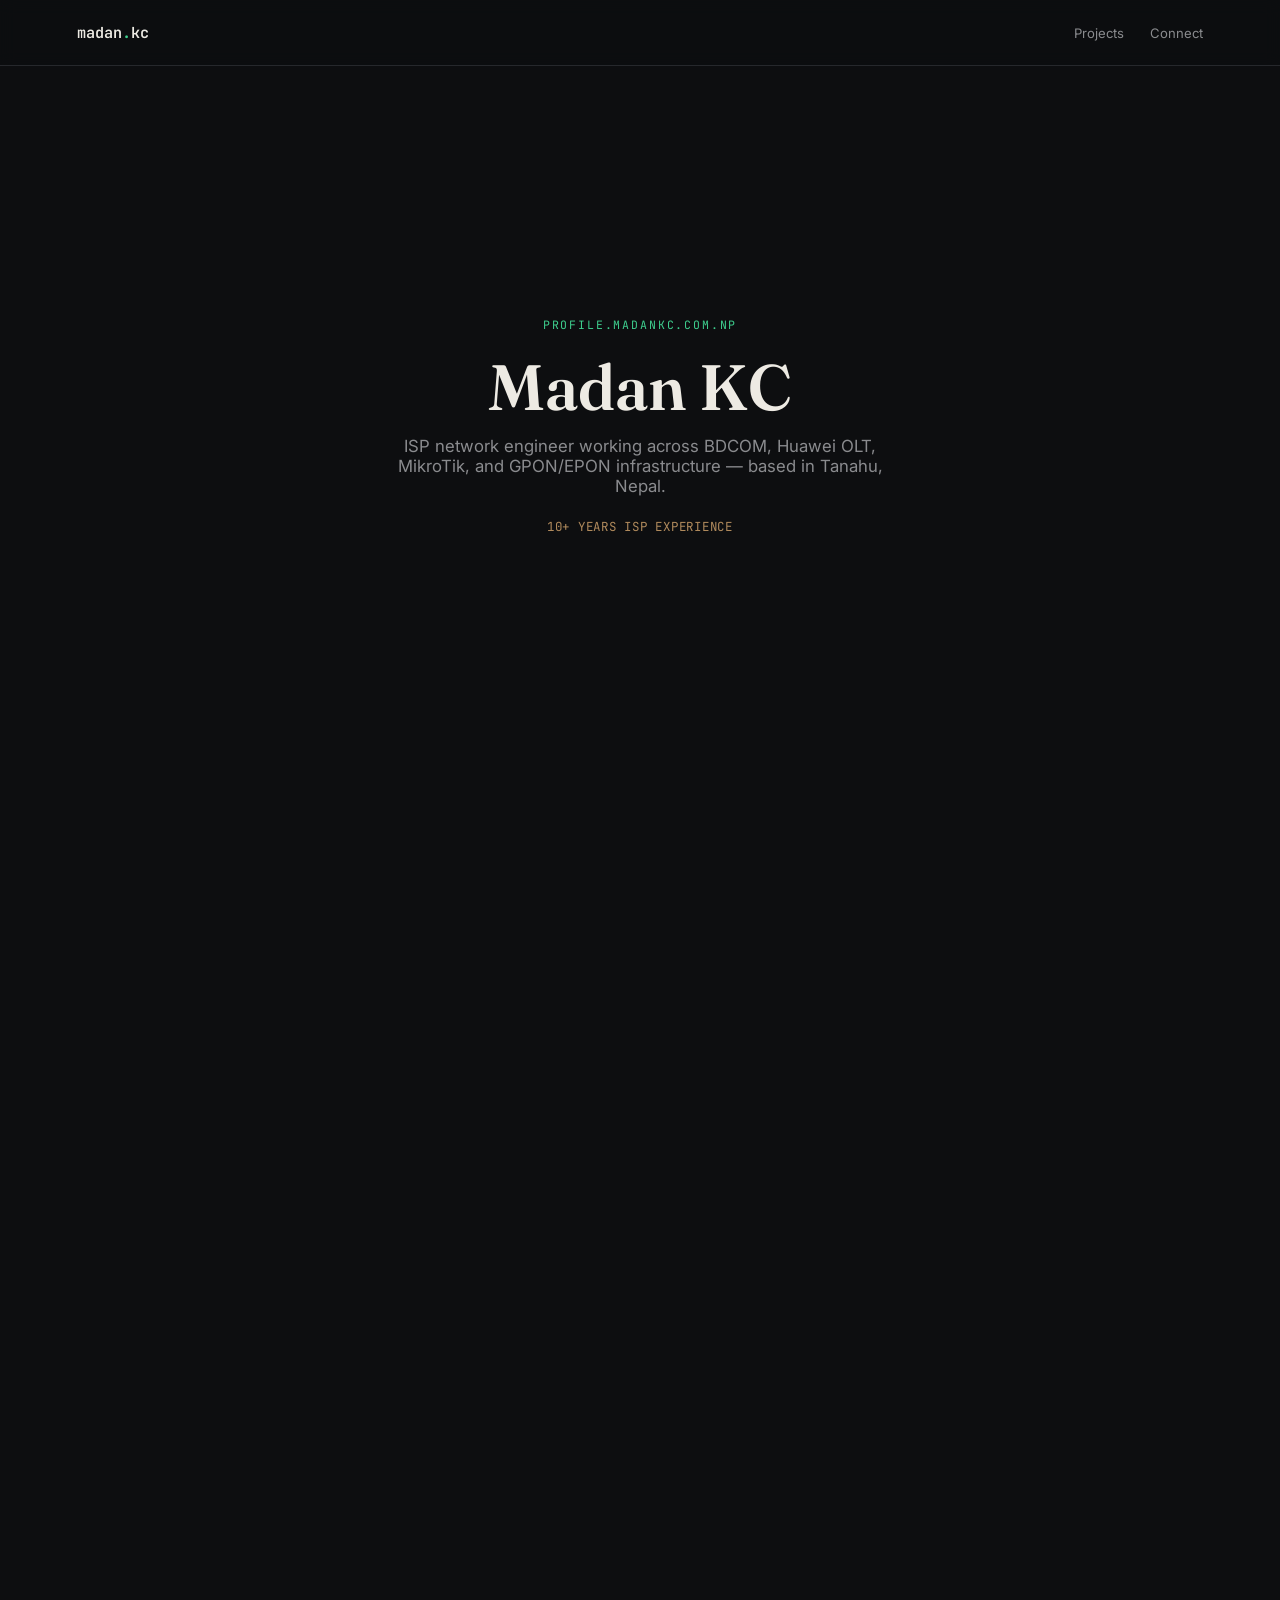
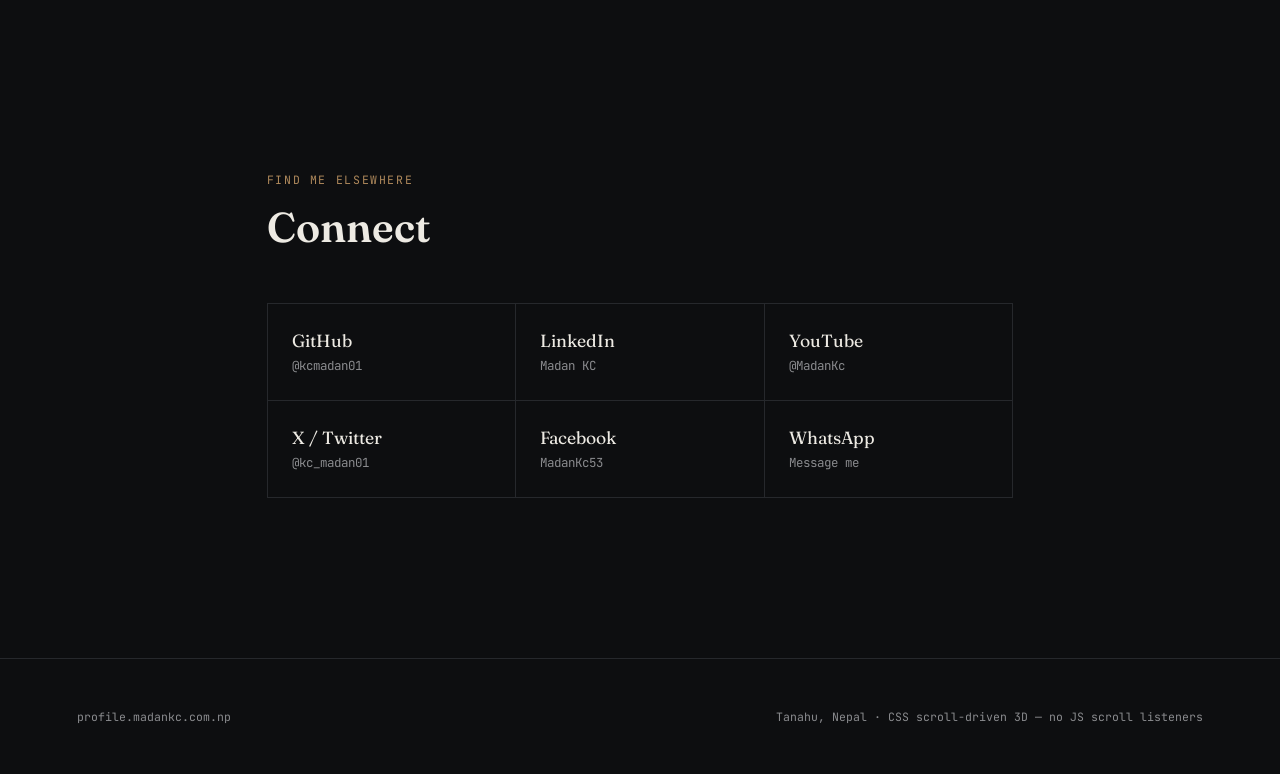
==== test/profile.html @ aac84e89 "Add profile page for Madan KC This HTML file serves as a profile page for Madan KC, showcasing his w" ====
<!DOCTYPE html>
<html lang="en">
<head>
<meta charset="UTF-8">
<meta name="viewport" content="width=device-width, initial-scale=1.0">
<title>Madan KC — Network Engineer, Nepal</title>
<link rel="preconnect" href="https://fonts.googleapis.com">
<link rel="preconnect" href="https://fonts.gstatic.com" crossorigin>
<link href="https://fonts.googleapis.com/css2?family=Fraunces:opsz,wght@9..144,400;9..144,600;9..144,700&family=Inter:wght@400;500;600;700&family=JetBrains+Mono:wght@400;500&display=swap" rel="stylesheet">
<style>
  :root{
    --bg:#0D0E10;
    --panel:#17181B;
    --bone:#EDEAE3;
    --dim:#8A8B8E;
    --green:#3ECF8E;
    --brass:#B08A5C;
    --border:#26282C;
  }
  *{box-sizing:border-box;margin:0;padding:0;}
  html{scroll-behavior:smooth;}
  body{background:var(--bg);color:var(--bone);font-family:'Inter',sans-serif;}
  .mono{font-family:'JetBrains Mono',monospace;}

  @supports not (animation-timeline: view()){
    .project-grid-3d, .fold-in{opacity:1 !important;transform:none !important;}
  }

  nav{
    position:fixed;top:0;left:0;right:0;z-index:50;
    display:flex;justify-content:space-between;align-items:center;
    padding:22px 6vw;backdrop-filter:blur(8px);
    background:rgba(13,14,16,.6);border-bottom:1px solid var(--border);
  }
  .brand{font-family:'JetBrains Mono',monospace;font-weight:600;font-size:.95rem;}
  .brand .dot{color:var(--green);}
  .nav-links{display:flex;gap:26px;font-size:.82rem;color:var(--dim);}
  .nav-links a{color:var(--dim);text-decoration:none;}
  @media(max-width:700px){.nav-links{display:none;}}

  /* ---------------- HERO ---------------- */
  .hero{
    min-height:88vh;display:flex;flex-direction:column;justify-content:center;align-items:center;
    padding:120px 6vw 60px;text-align:center;
  }
  .eyebrow{
    font-family:'JetBrains Mono',monospace;font-size:.72rem;letter-spacing:.16em;text-transform:uppercase;
    color:var(--green);margin-bottom:20px;
  }
  .hero h1{
    font-family:'Fraunces',serif;font-weight:600;font-size:clamp(2.2rem,5.5vw,4rem);
    line-height:1.1;margin-bottom:14px;
  }
  .hero p.lead{color:var(--dim);font-size:1.05rem;max-width:520px;}
  .hero .exp{
    margin-top:22px;font-family:'JetBrains Mono',monospace;font-size:.78rem;
    color:var(--brass);letter-spacing:.06em;
  }

  /* ---------------- CAMERA ZOOM PROJECT GRID ---------------- */
  .hero-perspective-zone{
    perspective:1200px;
    perspective-origin:50% 30%;
    height:280vh;
    position:relative;
  }
  .sticky-camera-rig{
    position:sticky;top:0;height:100vh;
    display:flex;flex-direction:column;justify-content:center;
    transform-style:preserve-3d;
    padding:0 6vw;
  }
  .rig-head{
    text-align:center;margin-bottom:50px;
  }
  .rig-head .section-label{
    font-family:'JetBrains Mono',monospace;font-size:.72rem;letter-spacing:.14em;text-transform:uppercase;
    color:var(--brass);margin-bottom:14px;
  }
  .rig-head h2{font-family:'Fraunces',serif;font-size:clamp(1.8rem,4vw,2.6rem);font-weight:600;}

  @keyframes cameraZoom{
    0%   { transform: translateZ(0px) rotateX(0deg); }
    50%  { transform: translateZ(-260px) rotateX(12deg); }
    100% { transform: translateZ(-520px) rotateX(22deg); }
  }
  .project-grid-3d{
    display:grid;
    grid-template-columns:repeat(3,1fr);
    gap:26px;
    max-width:1100px;margin:0 auto;width:100%;
    transform-style:preserve-3d;
    animation:cameraZoom linear both;
    animation-timeline:view();
    animation-range:entry 0% exit 100%;
  }
  @media(max-width:900px){.project-grid-3d{grid-template-columns:repeat(2,1fr);}}
  @media(max-width:600px){.project-grid-3d{grid-template-columns:1fr;}}

  .proj-card{
    background:var(--panel);border:1px solid var(--border);border-radius:14px;
    padding:26px 24px;
  }
  .proj-card .ptag{
    font-family:'JetBrains Mono',monospace;font-size:.68rem;color:var(--green);
    letter-spacing:.1em;text-transform:uppercase;margin-bottom:12px;
  }
  .proj-card h3{font-family:'Fraunces',serif;font-size:1.15rem;margin-bottom:8px;}
  .proj-card p{color:var(--dim);font-size:.85rem;line-height:1.55;margin-bottom:14px;}
  .proj-card a{color:var(--brass);font-size:.8rem;text-decoration:none;font-family:'JetBrains Mono',monospace;}

  /* ---------------- SOCIALS ---------------- */
  .socials-section{
    padding:60px 6vw 160px;max-width:900px;margin:0 auto;
  }
  .section-head{text-align:left;margin-bottom:50px;}
  .section-label{
    font-family:'JetBrains Mono',monospace;font-size:.72rem;letter-spacing:.14em;text-transform:uppercase;
    color:var(--brass);margin-bottom:14px;
  }
  .section-head h2{font-family:'Fraunces',serif;font-size:clamp(1.8rem,4vw,2.6rem);font-weight:600;}

  .social-grid{
    display:grid;grid-template-columns:repeat(auto-fit,minmax(240px,1fr));gap:1px;
    background:var(--border);border:1px solid var(--border);
  }
  .social-card{
    background:var(--bg);padding:26px 24px;display:flex;flex-direction:column;gap:6px;
    text-decoration:none;color:var(--bone);transition:background .2s;
  }
  .social-card:hover{background:var(--panel);}
  .social-card .sname{font-family:'Fraunces',serif;font-size:1.1rem;}
  .social-card .shandle{font-family:'JetBrains Mono',monospace;font-size:.78rem;color:var(--dim);}

  footer{
    padding:50px 6vw;border-top:1px solid var(--border);
    display:flex;justify-content:space-between;flex-wrap:wrap;gap:12px;
    font-family:'JetBrains Mono',monospace;font-size:.72rem;color:var(--dim);
  }
</style>
</head>
<body>

<nav>
  <div class="brand">madan<span class="dot">.</span>kc</div>
  <div class="nav-links">
    <a href="#projects">Projects</a>
    <a href="#socials">Connect</a>
  </div>
</nav>

<section class="hero">
  <div class="eyebrow">profile.madankc.com.np</div>
  <h1 style="font-family:'Fraunces',serif;">Madan KC</h1>
  <p class="lead">ISP network engineer working across BDCOM, Huawei OLT, MikroTik, and GPON/EPON infrastructure — based in Tanahu, Nepal.</p>
  <div class="exp">10+ YEARS ISP EXPERIENCE</div>
</section>

<div class="hero-perspective-zone" id="projects">
  <div class="sticky-camera-rig">
    <div class="rig-head">
      <div class="section-label">Sites I've built</div>
      <h2>Projects</h2>
    </div>
    <div class="project-grid-3d">
      <div class="proj-card">
        <div class="ptag">Blog</div>
        <h3>madankc.com.np</h3>
        <p>ISP and networking guides — BDCOM, Huawei OLT, MikroTik, router troubleshooting.</p>
        <a href="https://madankc.com.np" target="_blank" rel="noopener">Visit →</a>
      </div>
      <div class="proj-card">
        <div class="ptag">Tool</div>
        <h3>converter.thenepal.io</h3>
        <p>Preeti-to-Unicode Nepali font converter with multi-font support.</p>
        <a href="https://converter.thenepal.io" target="_blank" rel="noopener">Visit →</a>
      </div>
      <div class="proj-card">
        <div class="ptag">Site</div>
        <h3>thenepal.io</h3>
        <p>Nepal travel, culture, and national symbols hub.</p>
        <a href="https://thenepal.io" target="_blank" rel="noopener">Visit →</a>
      </div>
      <div class="proj-card">
        <div class="ptag">Tool</div>
        <h3>gpatopercentage.thenepal.io</h3>
        <p>SEE Result 2082 checker and GPA-to-percentage converter.</p>
        <a href="https://gpatopercentage.thenepal.io" target="_blank" rel="noopener">Visit →</a>
      </div>
      <div class="proj-card">
        <div class="ptag">Site</div>
        <h3>symbols.thenepal.io</h3>
        <p>Bilingual pages covering Nepal's national symbols.</p>
        <a href="https://symbols.thenepal.io" target="_blank" rel="noopener">Visit →</a>
      </div>
      <div class="proj-card">
        <div class="ptag">Site</div>
        <h3>dglink.com.np</h3>
        <p>Another property in the network — details on the site itself.</p>
        <a href="https://dglink.com.np" target="_blank" rel="noopener">Visit →</a>
      </div>
    </div>
  </div>
</div>

<section class="socials-section" id="socials">
  <div class="section-head">
    <div class="section-label">Find me elsewhere</div>
    <h2>Connect</h2>
  </div>
  <div class="social-grid">
    <a class="social-card" href="https://github.com/kcmadan01" target="_blank" rel="noopener">
      <div class="sname">GitHub</div>
      <div class="shandle mono">@kcmadan01</div>
    </a>
    <a class="social-card" href="https://www.linkedin.com/in/madan-kc-112b11206" target="_blank" rel="noopener">
      <div class="sname">LinkedIn</div>
      <div class="shandle mono">Madan KC</div>
    </a>
    <a class="social-card" href="https://youtube.com/@MadanKc" target="_blank" rel="noopener">
      <div class="sname">YouTube</div>
      <div class="shandle mono">@MadanKc</div>
    </a>
    <a class="social-card" href="https://x.com/kc_madan01" target="_blank" rel="noopener">
      <div class="sname">X / Twitter</div>
      <div class="shandle mono">@kc_madan01</div>
    </a>
    <a class="social-card" href="https://facebook.com/MadanKc53" target="_blank" rel="noopener">
      <div class="sname">Facebook</div>
      <div class="shandle mono">MadanKc53</div>
    </a>
    <a class="social-card" href="https://wa.me/+9779856065618" target="_blank" rel="noopener">
      <div class="sname">WhatsApp</div>
      <div class="shandle mono">Message me</div>
    </a>
  </div>
</section>

<footer>
  <span>profile.madankc.com.np</span>
  <span>Tanahu, Nepal · CSS scroll-driven 3D — no JS scroll listeners</span>
</footer>

</body>
</html>
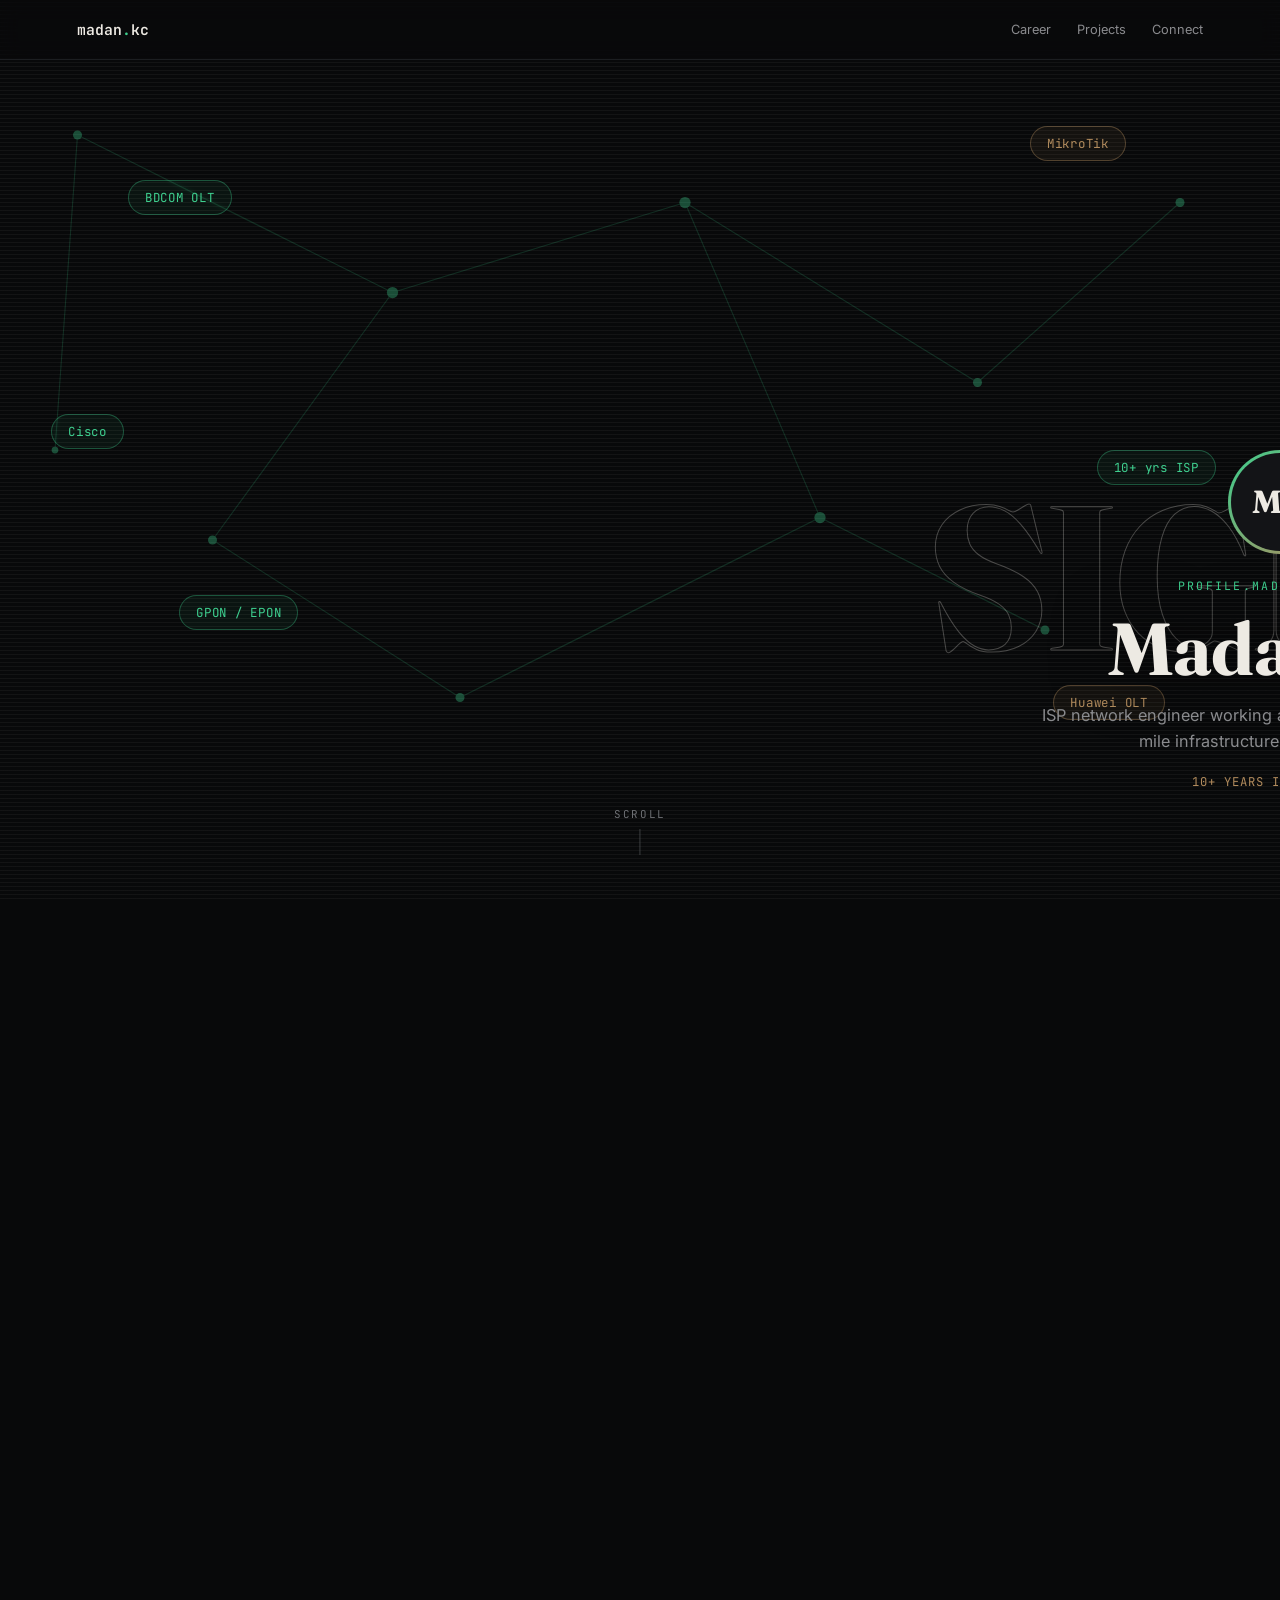
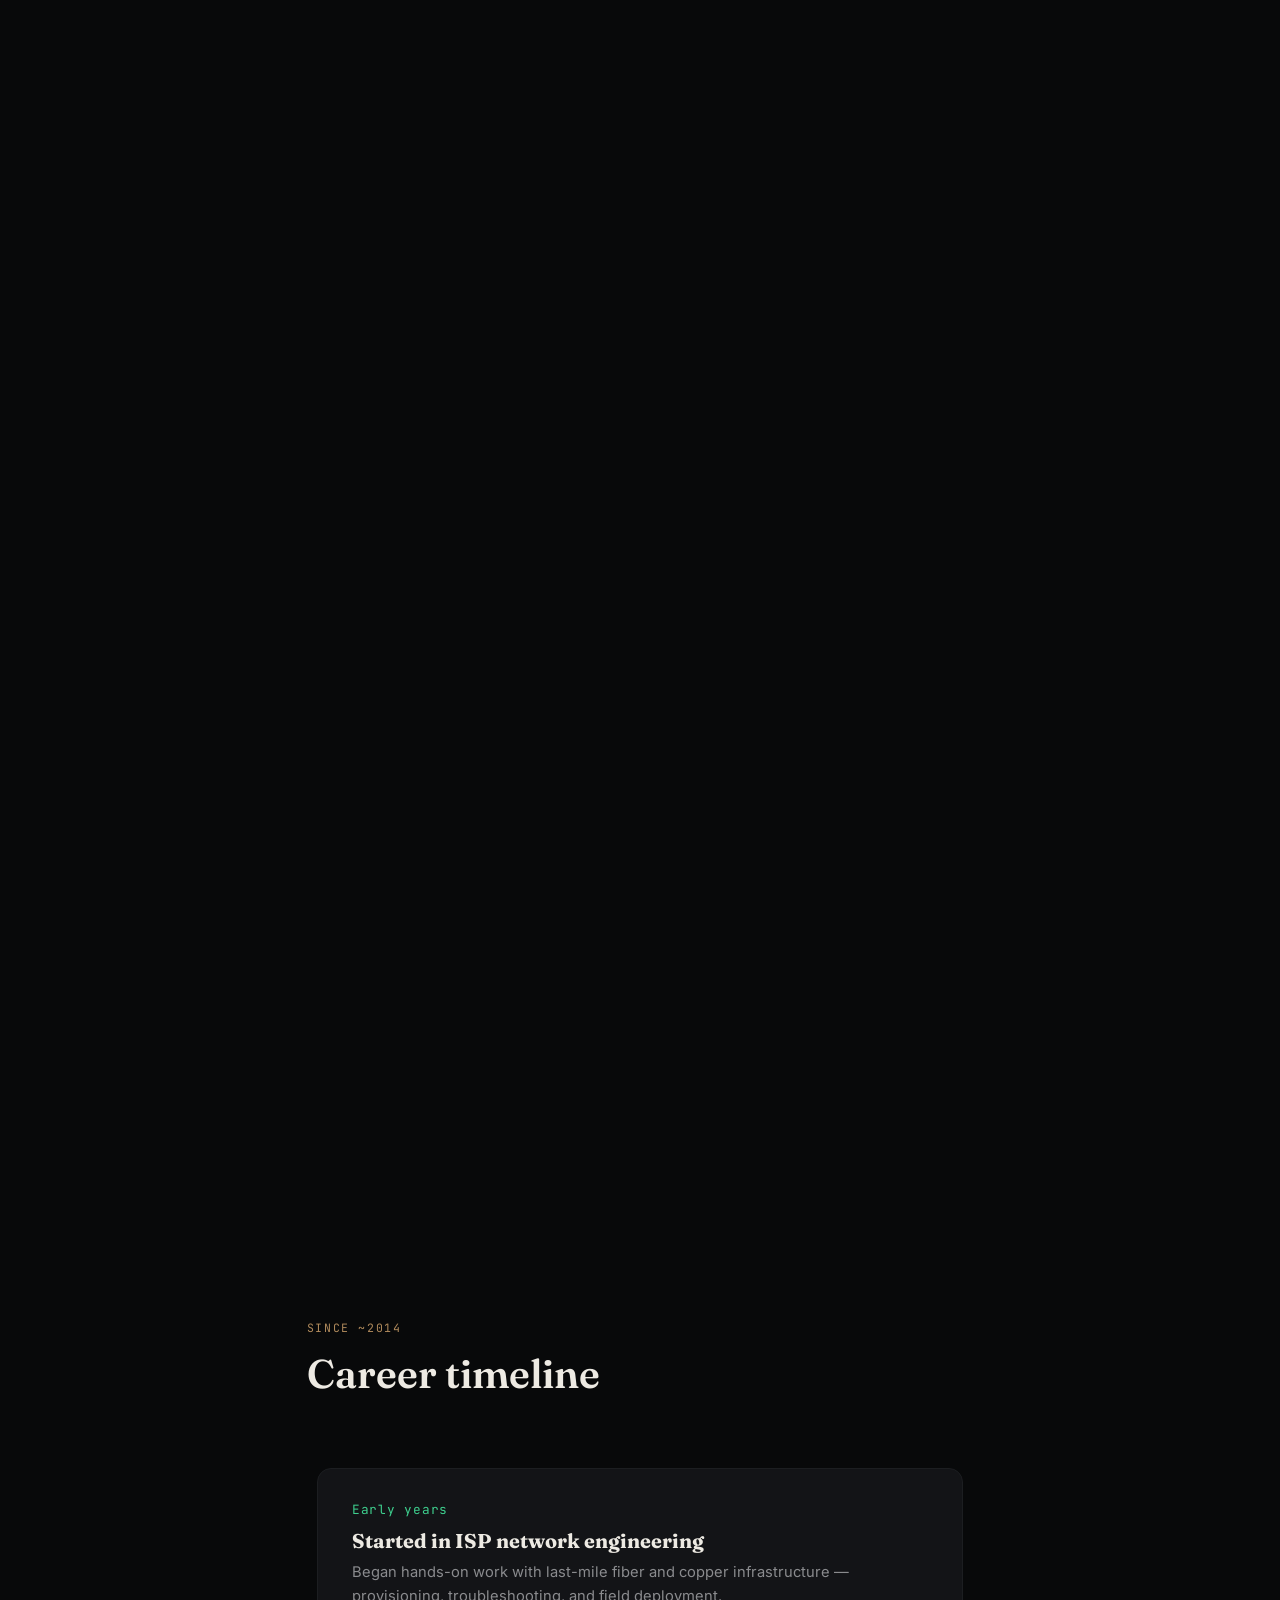
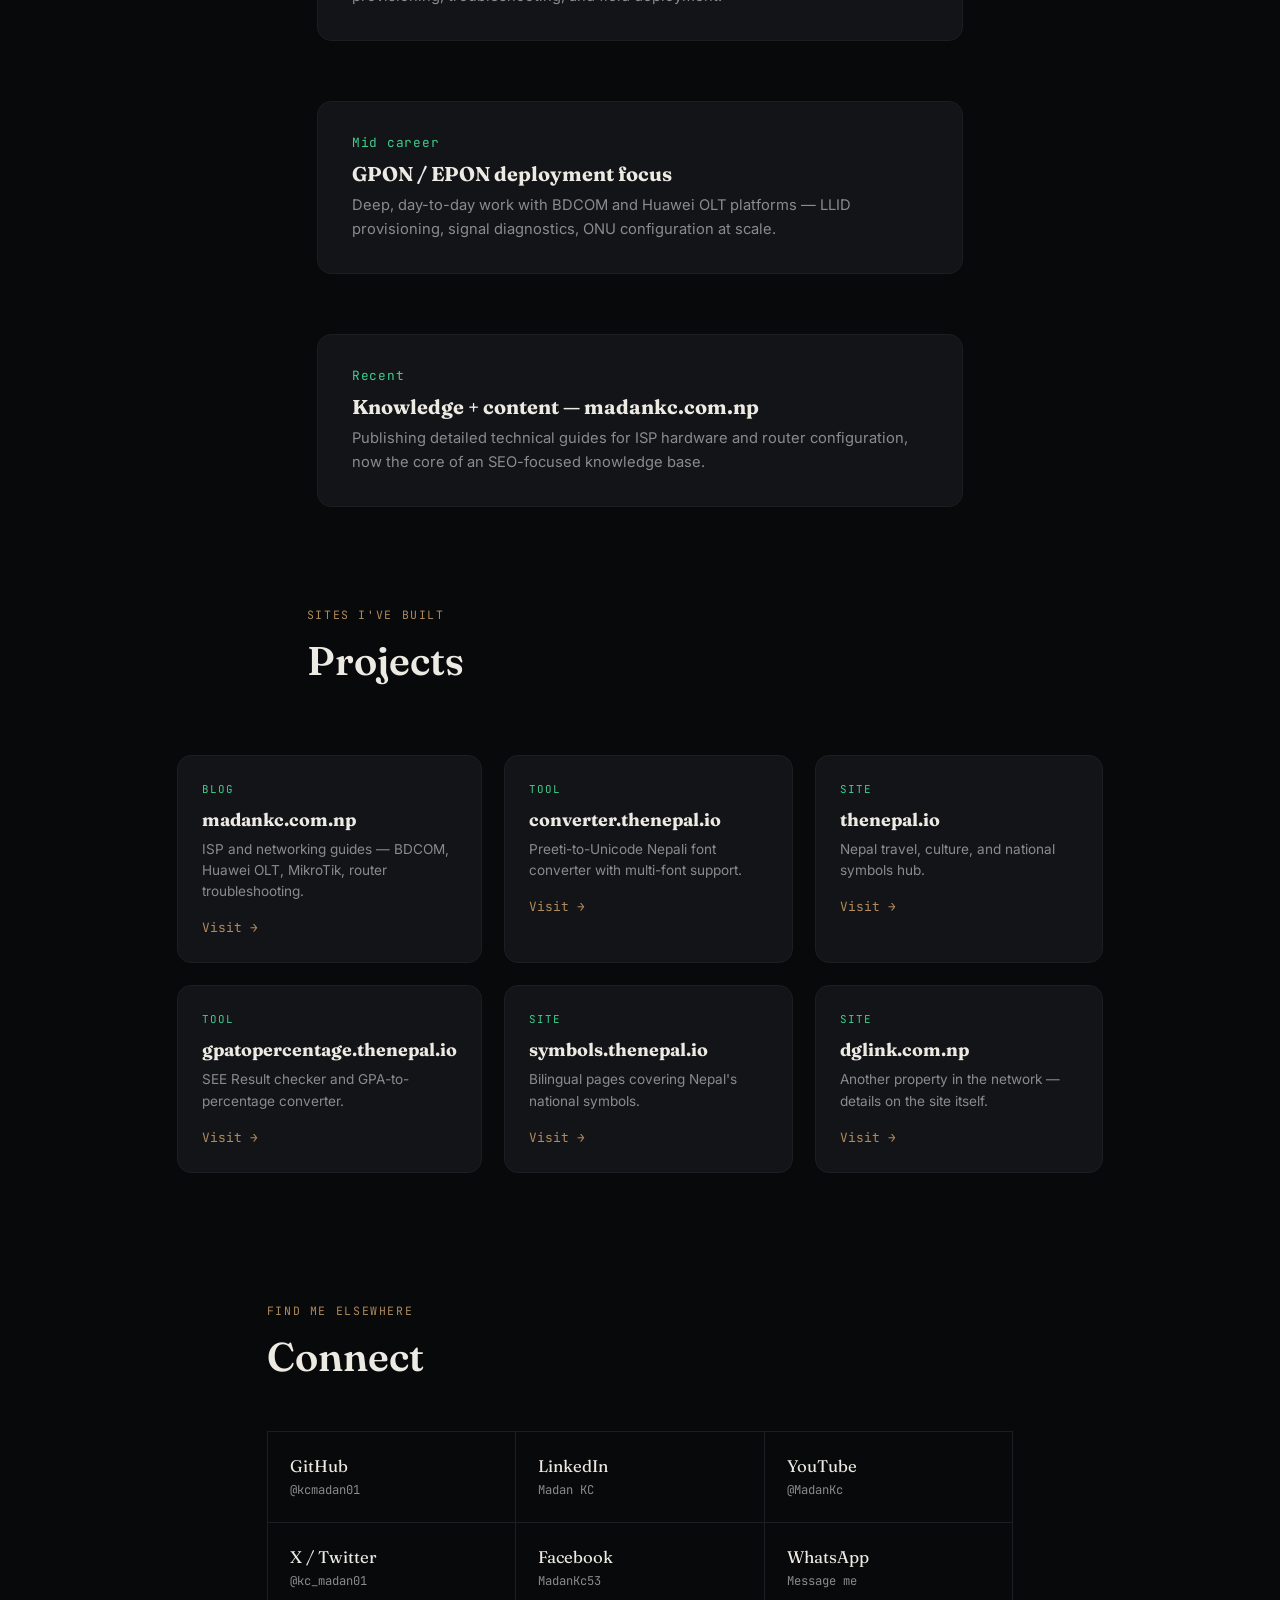
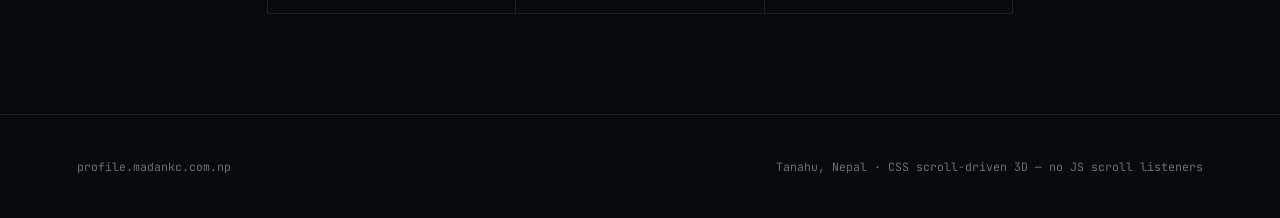
==== commit 8100bca0: "Update profile.html" ====
--- a/test/profile.html
+++ b/test/profile.html
@@ -3,137 +3,210 @@
 <head>
 <meta charset="UTF-8">
 <meta name="viewport" content="width=device-width, initial-scale=1.0">
-<title>Madan KC — Network Engineer, Nepal</title>
+<title>Madan KC — ISP Network Engineer, Nepal</title>
+<meta name="description" content="Madan KC — ISP network engineer with 10+ years of experience across BDCOM, Huawei OLT, MikroTik, and GPON/EPON infrastructure. Based in Tanahu, Nepal.">
 <link rel="preconnect" href="https://fonts.googleapis.com">
 <link rel="preconnect" href="https://fonts.gstatic.com" crossorigin>
-<link href="https://fonts.googleapis.com/css2?family=Fraunces:opsz,wght@9..144,400;9..144,600;9..144,700&family=Inter:wght@400;500;600;700&family=JetBrains+Mono:wght@400;500&display=swap" rel="stylesheet">
+<link href="https://fonts.googleapis.com/css2?family=Fraunces:opsz,wght@9..144,600;9..144,700&family=Inter:wght@400;500;600;700&family=JetBrains+Mono:wght@400;500&display=swap" rel="stylesheet">
 <style>
   :root{
-    --bg:#0D0E10;
-    --panel:#17181B;
+    --bg:#08090A;
+    --panel:#131417;
     --bone:#EDEAE3;
-    --dim:#8A8B8E;
+    --dim:#6E7074;
+    --dim2:#8A8B8E;
     --green:#3ECF8E;
     --brass:#B08A5C;
-    --border:#26282C;
+    --line:#1C1E21;
   }
   *{box-sizing:border-box;margin:0;padding:0;}
   html{scroll-behavior:smooth;}
-  body{background:var(--bg);color:var(--bone);font-family:'Inter',sans-serif;}
+  body{background:var(--bg);color:var(--bone);font-family:'Inter',sans-serif;overflow-x:hidden;}
   .mono{font-family:'JetBrains Mono',monospace;}
+  img{max-width:100%;display:block;}
 
   @supports not (animation-timeline: view()){
-    .project-grid-3d, .fold-in{opacity:1 !important;transform:none !important;}
-  }
-
+    .plane, .fold-in{opacity:1 !important;transform:none !important;filter:none !important;}
+  }
+
+  /* ================= NAV ================= */
   nav{
     position:fixed;top:0;left:0;right:0;z-index:50;
     display:flex;justify-content:space-between;align-items:center;
-    padding:22px 6vw;backdrop-filter:blur(8px);
-    background:rgba(13,14,16,.6);border-bottom:1px solid var(--border);
-  }
-  .brand{font-family:'JetBrains Mono',monospace;font-weight:600;font-size:.95rem;}
+    padding:20px 6vw;backdrop-filter:blur(10px);
+    background:rgba(8,9,10,.55);border-bottom:1px solid var(--line);
+  }
+  .brand{font-family:'JetBrains Mono',monospace;font-weight:600;font-size:.92rem;}
   .brand .dot{color:var(--green);}
-  .nav-links{display:flex;gap:26px;font-size:.82rem;color:var(--dim);}
-  .nav-links a{color:var(--dim);text-decoration:none;}
+  .nav-links{display:flex;gap:26px;font-size:.8rem;color:var(--dim2);}
+  .nav-links a{color:var(--dim2);text-decoration:none;transition:color .2s;}
+  .nav-links a:hover{color:var(--bone);}
   @media(max-width:700px){.nav-links{display:none;}}
 
-  /* ---------------- HERO ---------------- */
-  .hero{
-    min-height:88vh;display:flex;flex-direction:column;justify-content:center;align-items:center;
-    padding:120px 6vw 60px;text-align:center;
-  }
-  .eyebrow{
-    font-family:'JetBrains Mono',monospace;font-size:.72rem;letter-spacing:.16em;text-transform:uppercase;
-    color:var(--green);margin-bottom:20px;
-  }
-  .hero h1{
-    font-family:'Fraunces',serif;font-weight:600;font-size:clamp(2.2rem,5.5vw,4rem);
-    line-height:1.1;margin-bottom:14px;
-  }
-  .hero p.lead{color:var(--dim);font-size:1.05rem;max-width:520px;}
-  .hero .exp{
-    margin-top:22px;font-family:'JetBrains Mono',monospace;font-size:.78rem;
-    color:var(--brass);letter-spacing:.06em;
-  }
-
-  /* ---------------- CAMERA ZOOM PROJECT GRID ---------------- */
-  .hero-perspective-zone{
-    perspective:1200px;
-    perspective-origin:50% 30%;
-    height:280vh;
+  /* ================= SIGNAL FIELD HERO ================= */
+  .field-zone{
+    perspective:1600px;
+    perspective-origin:50% 42%;
+    height:320vh;
     position:relative;
   }
-  .sticky-camera-rig{
+  .field-rig{
     position:sticky;top:0;height:100vh;
-    display:flex;flex-direction:column;justify-content:center;
+    display:flex;align-items:center;justify-content:center;
     transform-style:preserve-3d;
-    padding:0 6vw;
-  }
-  .rig-head{
-    text-align:center;margin-bottom:50px;
-  }
-  .rig-head .section-label{
-    font-family:'JetBrains Mono',monospace;font-size:.72rem;letter-spacing:.14em;text-transform:uppercase;
-    color:var(--brass);margin-bottom:14px;
-  }
-  .rig-head h2{font-family:'Fraunces',serif;font-size:clamp(1.8rem,4vw,2.6rem);font-weight:600;}
-
-  @keyframes cameraZoom{
-    0%   { transform: translateZ(0px) rotateX(0deg); }
-    50%  { transform: translateZ(-260px) rotateX(12deg); }
-    100% { transform: translateZ(-520px) rotateX(22deg); }
-  }
-  .project-grid-3d{
-    display:grid;
-    grid-template-columns:repeat(3,1fr);
-    gap:26px;
-    max-width:1100px;margin:0 auto;width:100%;
+    overflow:hidden;
+  }
+  .plane{
+    position:absolute;
     transform-style:preserve-3d;
-    animation:cameraZoom linear both;
     animation-timeline:view();
     animation-range:entry 0% exit 100%;
-  }
-  @media(max-width:900px){.project-grid-3d{grid-template-columns:repeat(2,1fr);}}
-  @media(max-width:600px){.project-grid-3d{grid-template-columns:1fr;}}
-
-  .proj-card{
-    background:var(--panel);border:1px solid var(--border);border-radius:14px;
-    padding:26px 24px;
-  }
-  .proj-card .ptag{
-    font-family:'JetBrains Mono',monospace;font-size:.68rem;color:var(--green);
-    letter-spacing:.1em;text-transform:uppercase;margin-bottom:12px;
-  }
-  .proj-card h3{font-family:'Fraunces',serif;font-size:1.15rem;margin-bottom:8px;}
-  .proj-card p{color:var(--dim);font-size:.85rem;line-height:1.55;margin-bottom:14px;}
-  .proj-card a{color:var(--brass);font-size:.8rem;text-decoration:none;font-family:'JetBrains Mono',monospace;}
-
-  /* ---------------- SOCIALS ---------------- */
-  .socials-section{
-    padding:60px 6vw 160px;max-width:900px;margin:0 auto;
-  }
-  .section-head{text-align:left;margin-bottom:50px;}
+    animation-fill-mode:both;
+    animation-duration:1ms;
+  }
+
+  .plane-mesh{inset:0;animation-name:meshDrift;opacity:.35;}
+  @keyframes meshDrift{
+    0%   { transform:translateZ(-800px) scale(1.6) rotate(0deg); opacity:.15; }
+    55%  { transform:translateZ(-780px) scale(1.55) rotate(1.2deg); opacity:.4; }
+    100% { transform:translateZ(-760px) scale(1.5) rotate(1.6deg); opacity:.28; }
+  }
+  .mesh-svg{width:100%;height:100%;}
+
+  .plane-ghost{
+    top:50%;left:50%;width:100vw;text-align:center;
+    animation-name:ghostDrift;pointer-events:none;
+  }
+  @keyframes ghostDrift{
+    0%   { transform:translate(-50%,-50%) translateZ(-400px) translateY(40px); opacity:0; }
+    45%  { transform:translate(-50%,-50%) translateZ(-380px) translateY(-6px); opacity:.5; }
+    100% { transform:translate(-50%,-50%) translateZ(-340px) translateY(-40px); opacity:.22; }
+  }
+  .ghost-text{
+    font-family:'Fraunces',serif;font-weight:700;
+    font-size:clamp(4rem,16vw,13rem);letter-spacing:-.02em;
+    color:transparent;-webkit-text-stroke:1px rgba(237,234,227,.28);
+    white-space:nowrap;
+  }
+
+  .plane-frag{top:0;left:0;width:100%;height:100%;animation-name:fragDrift;}
+  @keyframes fragDrift{
+    0%   { transform:translateZ(-100px) translateY(60px) rotateZ(-2deg); opacity:0; }
+    50%  { transform:translateZ(-60px) translateY(0px) rotateZ(1deg); opacity:1; }
+    100% { transform:translateZ(20px) translateY(-50px) rotateZ(3deg); opacity:.75; }
+  }
+  .frag{
+    position:absolute;font-family:'JetBrains Mono',monospace;font-size:.78rem;letter-spacing:.06em;
+    color:var(--green);border:1px solid rgba(62,207,142,.35);
+    background:rgba(62,207,142,.06);padding:8px 16px;border-radius:20px;backdrop-filter:blur(2px);
+  }
+  .f1{top:20%;left:10%;} .f2{top:14%;right:12%;color:var(--brass);border-color:rgba(176,138,92,.4);background:rgba(176,138,92,.07);}
+  .f3{bottom:30%;left:14%;} .f4{bottom:20%;right:9%;color:var(--brass);border-color:rgba(176,138,92,.4);background:rgba(176,138,92,.07);}
+  .f5{top:46%;left:4%;} .f6{top:50%;right:5%;}
+
+  .plane-anchor{top:50%;left:50%;width:100%;text-align:center;animation-name:anchorSettle;z-index:5;}
+  @keyframes anchorSettle{
+    0%   { transform:translate(-50%,-50%) translateZ(0) scale(.94); opacity:0; filter:blur(6px); }
+    40%  { transform:translate(-50%,-50%) translateZ(20px) scale(1); opacity:1; filter:blur(0); }
+    100% { transform:translate(-50%,-50%) translateZ(60px) scale(1.03); opacity:1; filter:blur(0); }
+  }
+
+  /* portrait — swap PORTRAIT_SRC below with your real photo path */
+  .portrait-ring{
+    width:104px;height:104px;border-radius:50%;
+    margin:0 auto 24px;position:relative;
+    background:linear-gradient(135deg,var(--green),var(--brass));
+    padding:3px;
+  }
+  .portrait-ring .inner{
+    width:100%;height:100%;border-radius:50%;overflow:hidden;
+    background:var(--panel);display:flex;align-items:center;justify-content:center;
+  }
+  .portrait-ring .inner img{width:100%;height:100%;object-fit:cover;}
+  .portrait-ring .initials{
+    font-family:'Fraunces',serif;font-weight:700;font-size:2rem;color:var(--bone);
+  }
+
+  .eyebrow{
+    font-family:'JetBrains Mono',monospace;font-size:.72rem;letter-spacing:.2em;text-transform:uppercase;
+    color:var(--green);margin-bottom:18px;
+  }
+  .anchor-name{
+    font-family:'Fraunces',serif;font-weight:700;font-size:clamp(2.4rem,6.5vw,4.6rem);
+    line-height:1.02;letter-spacing:-.01em;color:var(--bone);
+    text-shadow:0 0 60px rgba(0,0,0,.6);
+  }
+  .anchor-role{margin-top:16px;font-size:1.02rem;color:var(--dim2);max-width:480px;margin-left:auto;margin-right:auto;line-height:1.6;}
+  .anchor-exp{margin-top:20px;font-family:'JetBrains Mono',monospace;font-size:.76rem;color:var(--brass);letter-spacing:.08em;}
+
+  .plane-scan{inset:-10%;animation-name:scanDrift;pointer-events:none;mix-blend-mode:overlay;}
+  @keyframes scanDrift{
+    0%   { transform:translateZ(200px) translateY(-30px); opacity:.5; }
+    50%  { transform:translateZ(260px) translateY(20px); opacity:.32; }
+    100% { transform:translateZ(340px) translateY(90px); opacity:.16; }
+  }
+  .scan-lines{width:100%;height:100%;background:repeating-linear-gradient(to bottom,rgba(237,234,227,.05) 0px,rgba(237,234,227,.05) 1px,transparent 1px,transparent 4px);}
+
+  .scroll-cue{
+    position:absolute;bottom:5vh;left:50%;transform:translateX(-50%);
+    font-family:'JetBrains Mono',monospace;font-size:.68rem;letter-spacing:.14em;text-transform:uppercase;
+    color:var(--dim);z-index:6;display:flex;flex-direction:column;align-items:center;gap:8px;
+  }
+  .scroll-cue .stem{width:1px;height:26px;background:var(--dim);opacity:.5;animation:pulse 1.8s ease-in-out infinite;}
+  @keyframes pulse{0%,100%{opacity:.2;}50%{opacity:.7;}}
+
+  /* ================= SECTION SHARED ================= */
+  .section-head{max-width:820px;margin:0 auto;padding:0 6vw;text-align:left;}
   .section-label{
     font-family:'JetBrains Mono',monospace;font-size:.72rem;letter-spacing:.14em;text-transform:uppercase;
     color:var(--brass);margin-bottom:14px;
   }
-  .section-head h2{font-family:'Fraunces',serif;font-size:clamp(1.8rem,4vw,2.6rem);font-weight:600;}
-
-  .social-grid{
-    display:grid;grid-template-columns:repeat(auto-fit,minmax(240px,1fr));gap:1px;
-    background:var(--border);border:1px solid var(--border);
-  }
-  .social-card{
-    background:var(--bg);padding:26px 24px;display:flex;flex-direction:column;gap:6px;
-    text-decoration:none;color:var(--bone);transition:background .2s;
-  }
+  .section-head h2{font-family:'Fraunces',serif;font-size:clamp(1.8rem,4vw,2.5rem);font-weight:600;margin-bottom:70px;}
+
+  /* ================= TIMELINE ================= */
+  .timeline{max-width:800px;margin:0 auto;padding:0 6vw 40px;display:flex;flex-direction:column;gap:60px;}
+  .fold-in{
+    transform-style:preserve-3d;background:var(--panel);border:1px solid var(--line);border-radius:14px;
+    padding:32px 34px;transform-origin:top center;
+    animation:unfold linear;animation-timeline:view();animation-range:entry 0% cover 40%;
+  }
+  @keyframes unfold{
+    from{ transform:rotateX(-60deg) translateY(24px); opacity:0; }
+    to{ transform:rotateX(0deg) translateY(0); opacity:1; }
+  }
+  .fold-in .year{font-family:'JetBrains Mono',monospace;color:var(--green);font-size:.8rem;letter-spacing:.06em;margin-bottom:10px;}
+  .fold-in h3{font-family:'Fraunces',serif;font-size:1.25rem;margin-bottom:8px;}
+  .fold-in p{color:var(--dim2);font-size:.92rem;line-height:1.6;}
+
+  /* ================= PROJECTS ================= */
+  .projects-zone{padding:60px 0 20px;}
+  .proj-grid{
+    display:grid;grid-template-columns:repeat(3,1fr);gap:22px;
+    max-width:1080px;margin:0 auto;padding:0 6vw;
+  }
+  @media(max-width:900px){.proj-grid{grid-template-columns:repeat(2,1fr);}}
+  @media(max-width:600px){.proj-grid{grid-template-columns:1fr;}}
+  .proj-card{
+    background:var(--panel);border:1px solid var(--line);border-radius:14px;
+    padding:26px 24px;transition:border-color .2s,transform .2s;
+  }
+  .proj-card:hover{border-color:rgba(62,207,142,.4);transform:translateY(-3px);}
+  .proj-card .ptag{font-family:'JetBrains Mono',monospace;font-size:.68rem;color:var(--green);letter-spacing:.1em;text-transform:uppercase;margin-bottom:12px;}
+  .proj-card h3{font-family:'Fraunces',serif;font-size:1.12rem;margin-bottom:8px;}
+  .proj-card p{color:var(--dim2);font-size:.85rem;line-height:1.55;margin-bottom:14px;}
+  .proj-card a{color:var(--brass);font-size:.8rem;text-decoration:none;font-family:'JetBrains Mono',monospace;}
+  .proj-card a:hover{color:var(--green);}
+
+  /* ================= SOCIALS ================= */
+  .socials-section{padding:110px 6vw 100px;max-width:900px;margin:0 auto;}
+  .social-grid{display:grid;grid-template-columns:repeat(auto-fit,minmax(230px,1fr));gap:1px;background:var(--line);border:1px solid var(--line);}
+  .social-card{background:var(--bg);padding:24px 22px;display:flex;flex-direction:column;gap:6px;text-decoration:none;color:var(--bone);transition:background .2s;}
   .social-card:hover{background:var(--panel);}
-  .social-card .sname{font-family:'Fraunces',serif;font-size:1.1rem;}
-  .social-card .shandle{font-family:'JetBrains Mono',monospace;font-size:.78rem;color:var(--dim);}
+  .social-card .sname{font-family:'Fraunces',serif;font-size:1.05rem;}
+  .social-card .shandle{font-family:'JetBrains Mono',monospace;font-size:.76rem;color:var(--dim2);}
 
   footer{
-    padding:50px 6vw;border-top:1px solid var(--border);
+    padding:44px 6vw;border-top:1px solid var(--line);
     display:flex;justify-content:space-between;flex-wrap:wrap;gap:12px;
     font-family:'JetBrains Mono',monospace;font-size:.72rem;color:var(--dim);
   }
@@ -144,94 +217,165 @@
 <nav>
   <div class="brand">madan<span class="dot">.</span>kc</div>
   <div class="nav-links">
+    <a href="#timeline">Career</a>
     <a href="#projects">Projects</a>
     <a href="#socials">Connect</a>
   </div>
 </nav>
 
-<section class="hero">
-  <div class="eyebrow">profile.madankc.com.np</div>
-  <h1 style="font-family:'Fraunces',serif;">Madan KC</h1>
-  <p class="lead">ISP network engineer working across BDCOM, Huawei OLT, MikroTik, and GPON/EPON infrastructure — based in Tanahu, Nepal.</p>
-  <div class="exp">10+ YEARS ISP EXPERIENCE</div>
+<!-- ================= HERO ================= -->
+<div class="field-zone">
+  <div class="field-rig">
+
+    <div class="plane plane-mesh">
+      <svg class="mesh-svg" viewBox="0 0 1200 800" preserveAspectRatio="xMidYMid slice">
+        <g stroke="#3ECF8E" stroke-width="1" opacity="0.5">
+          <line x1="100" y1="120" x2="380" y2="260"/>
+          <line x1="380" y1="260" x2="220" y2="480"/>
+          <line x1="380" y1="260" x2="640" y2="180"/>
+          <line x1="640" y1="180" x2="900" y2="340"/>
+          <line x1="900" y1="340" x2="1080" y2="180"/>
+          <line x1="640" y1="180" x2="760" y2="460"/>
+          <line x1="760" y1="460" x2="960" y2="560"/>
+          <line x1="220" y1="480" x2="440" y2="620"/>
+          <line x1="440" y1="620" x2="760" y2="460"/>
+          <line x1="100" y1="120" x2="80" y2="400"/>
+        </g>
+        <g fill="#3ECF8E">
+          <circle cx="100" cy="120" r="4"/><circle cx="380" cy="260" r="5"/>
+          <circle cx="220" cy="480" r="4"/><circle cx="640" cy="180" r="5"/>
+          <circle cx="900" cy="340" r="4"/><circle cx="1080" cy="180" r="4"/>
+          <circle cx="760" cy="460" r="5"/><circle cx="960" cy="560" r="4"/>
+          <circle cx="440" cy="620" r="4"/><circle cx="80" cy="400" r="3"/>
+        </g>
+      </svg>
+    </div>
+
+    <div class="plane plane-ghost"><div class="ghost-text">SIGNAL</div></div>
+
+    <div class="plane plane-frag">
+      <div class="frag f1">BDCOM OLT</div>
+      <div class="frag f2">MikroTik</div>
+      <div class="frag f3">GPON / EPON</div>
+      <div class="frag f4">Huawei OLT</div>
+      <div class="frag f5">Cisco</div>
+      <div class="frag f6">10+ yrs ISP</div>
+    </div>
+
+    <div class="plane plane-anchor">
+      <div class="portrait-ring">
+        <div class="inner">
+          <!-- Replace this block with: <img src="profile.jpg" alt="Madan KC"> -->
+          <span class="initials">MK</span>
+        </div>
+      </div>
+      <div class="eyebrow">profile.madankc.com.np</div>
+      <div class="anchor-name">Madan KC</div>
+      <p class="anchor-role">ISP network engineer working across fiber, wireless, and last-mile infrastructure — Tanahu, Nepal.</p>
+      <div class="anchor-exp">10+ YEARS IN THE FIELD</div>
+    </div>
+
+    <div class="plane plane-scan"><div class="scan-lines"></div></div>
+
+    <div class="scroll-cue"><span>scroll</span><span class="stem"></span></div>
+  </div>
+</div>
+
+<!-- ================= TIMELINE ================= -->
+<section id="timeline" style="padding-top:40px;">
+  <div class="section-head">
+    <div class="section-label">Since ~2014</div>
+    <h2>Career timeline</h2>
+  </div>
+  <div class="timeline">
+    <div class="fold-in">
+      <div class="year">Early years</div>
+      <h3>Started in ISP network engineering</h3>
+      <p>Began hands-on work with last-mile fiber and copper infrastructure — provisioning, troubleshooting, and field deployment.</p>
+    </div>
+    <div class="fold-in">
+      <div class="year">Mid career</div>
+      <h3>GPON / EPON deployment focus</h3>
+      <p>Deep, day-to-day work with BDCOM and Huawei OLT platforms — LLID provisioning, signal diagnostics, ONU configuration at scale.</p>
+    </div>
+    <div class="fold-in">
+      <div class="year">Recent</div>
+      <h3>Knowledge + content — madankc.com.np</h3>
+      <p>Publishing detailed technical guides for ISP hardware and router configuration, now the core of an SEO-focused knowledge base.</p>
+    </div>
+  </div>
 </section>
 
-<div class="hero-perspective-zone" id="projects">
-  <div class="sticky-camera-rig">
-    <div class="rig-head">
-      <div class="section-label">Sites I've built</div>
-      <h2>Projects</h2>
-    </div>
-    <div class="project-grid-3d">
-      <div class="proj-card">
-        <div class="ptag">Blog</div>
-        <h3>madankc.com.np</h3>
-        <p>ISP and networking guides — BDCOM, Huawei OLT, MikroTik, router troubleshooting.</p>
-        <a href="https://madankc.com.np" target="_blank" rel="noopener">Visit →</a>
-      </div>
-      <div class="proj-card">
-        <div class="ptag">Tool</div>
-        <h3>converter.thenepal.io</h3>
-        <p>Preeti-to-Unicode Nepali font converter with multi-font support.</p>
-        <a href="https://converter.thenepal.io" target="_blank" rel="noopener">Visit →</a>
-      </div>
-      <div class="proj-card">
-        <div class="ptag">Site</div>
-        <h3>thenepal.io</h3>
-        <p>Nepal travel, culture, and national symbols hub.</p>
-        <a href="https://thenepal.io" target="_blank" rel="noopener">Visit →</a>
-      </div>
-      <div class="proj-card">
-        <div class="ptag">Tool</div>
-        <h3>gpatopercentage.thenepal.io</h3>
-        <p>SEE Result 2082 checker and GPA-to-percentage converter.</p>
-        <a href="https://gpatopercentage.thenepal.io" target="_blank" rel="noopener">Visit →</a>
-      </div>
-      <div class="proj-card">
-        <div class="ptag">Site</div>
-        <h3>symbols.thenepal.io</h3>
-        <p>Bilingual pages covering Nepal's national symbols.</p>
-        <a href="https://symbols.thenepal.io" target="_blank" rel="noopener">Visit →</a>
-      </div>
-      <div class="proj-card">
-        <div class="ptag">Site</div>
-        <h3>dglink.com.np</h3>
-        <p>Another property in the network — details on the site itself.</p>
-        <a href="https://dglink.com.np" target="_blank" rel="noopener">Visit →</a>
-      </div>
-    </div>
-  </div>
-</div>
-
+<!-- ================= PROJECTS ================= -->
+<section id="projects" class="projects-zone">
+  <div class="section-head">
+    <div class="section-label">Sites I've built</div>
+    <h2>Projects</h2>
+  </div>
+  <div class="proj-grid">
+    <div class="proj-card">
+      <div class="ptag">Blog</div>
+      <h3>madankc.com.np</h3>
+      <p>ISP and networking guides — BDCOM, Huawei OLT, MikroTik, router troubleshooting.</p>
+      <a href="https://madankc.com.np" target="_blank" rel="noopener">Visit →</a>
+    </div>
+    <div class="proj-card">
+      <div class="ptag">Tool</div>
+      <h3>converter.thenepal.io</h3>
+      <p>Preeti-to-Unicode Nepali font converter with multi-font support.</p>
+      <a href="https://converter.thenepal.io" target="_blank" rel="noopener">Visit →</a>
+    </div>
+    <div class="proj-card">
+      <div class="ptag">Site</div>
+      <h3>thenepal.io</h3>
+      <p>Nepal travel, culture, and national symbols hub.</p>
+      <a href="https://thenepal.io" target="_blank" rel="noopener">Visit →</a>
+    </div>
+    <div class="proj-card">
+      <div class="ptag">Tool</div>
+      <h3>gpatopercentage.thenepal.io</h3>
+      <p>SEE Result checker and GPA-to-percentage converter.</p>
+      <a href="https://gpatopercentage.thenepal.io" target="_blank" rel="noopener">Visit →</a>
+    </div>
+    <div class="proj-card">
+      <div class="ptag">Site</div>
+      <h3>symbols.thenepal.io</h3>
+      <p>Bilingual pages covering Nepal's national symbols.</p>
+      <a href="https://symbols.thenepal.io" target="_blank" rel="noopener">Visit →</a>
+    </div>
+    <div class="proj-card">
+      <div class="ptag">Site</div>
+      <h3>dglink.com.np</h3>
+      <p>Another property in the network — details on the site itself.</p>
+      <a href="https://dglink.com.np" target="_blank" rel="noopener">Visit →</a>
+    </div>
+  </div>
+</section>
+
+<!-- ================= SOCIALS ================= -->
 <section class="socials-section" id="socials">
-  <div class="section-head">
+  <div class="section-head" style="padding:0;margin-bottom:50px;">
     <div class="section-label">Find me elsewhere</div>
-    <h2>Connect</h2>
+    <h2 style="margin-bottom:0;">Connect</h2>
   </div>
   <div class="social-grid">
     <a class="social-card" href="https://github.com/kcmadan01" target="_blank" rel="noopener">
-      <div class="sname">GitHub</div>
-      <div class="shandle mono">@kcmadan01</div>
+      <div class="sname">GitHub</div><div class="shandle mono">@kcmadan01</div>
     </a>
     <a class="social-card" href="https://www.linkedin.com/in/madan-kc-112b11206" target="_blank" rel="noopener">
-      <div class="sname">LinkedIn</div>
-      <div class="shandle mono">Madan KC</div>
+      <div class="sname">LinkedIn</div><div class="shandle mono">Madan KC</div>
     </a>
     <a class="social-card" href="https://youtube.com/@MadanKc" target="_blank" rel="noopener">
-      <div class="sname">YouTube</div>
-      <div class="shandle mono">@MadanKc</div>
+      <div class="sname">YouTube</div><div class="shandle mono">@MadanKc</div>
     </a>
     <a class="social-card" href="https://x.com/kc_madan01" target="_blank" rel="noopener">
-      <div class="sname">X / Twitter</div>
-      <div class="shandle mono">@kc_madan01</div>
+      <div class="sname">X / Twitter</div><div class="shandle mono">@kc_madan01</div>
     </a>
     <a class="social-card" href="https://facebook.com/MadanKc53" target="_blank" rel="noopener">
-      <div class="sname">Facebook</div>
-      <div class="shandle mono">MadanKc53</div>
+      <div class="sname">Facebook</div><div class="shandle mono">MadanKc53</div>
     </a>
     <a class="social-card" href="https://wa.me/+9779856065618" target="_blank" rel="noopener">
-      <div class="sname">WhatsApp</div>
-      <div class="shandle mono">Message me</div>
+      <div class="sname">WhatsApp</div><div class="shandle mono">Message me</div>
     </a>
   </div>
 </section>
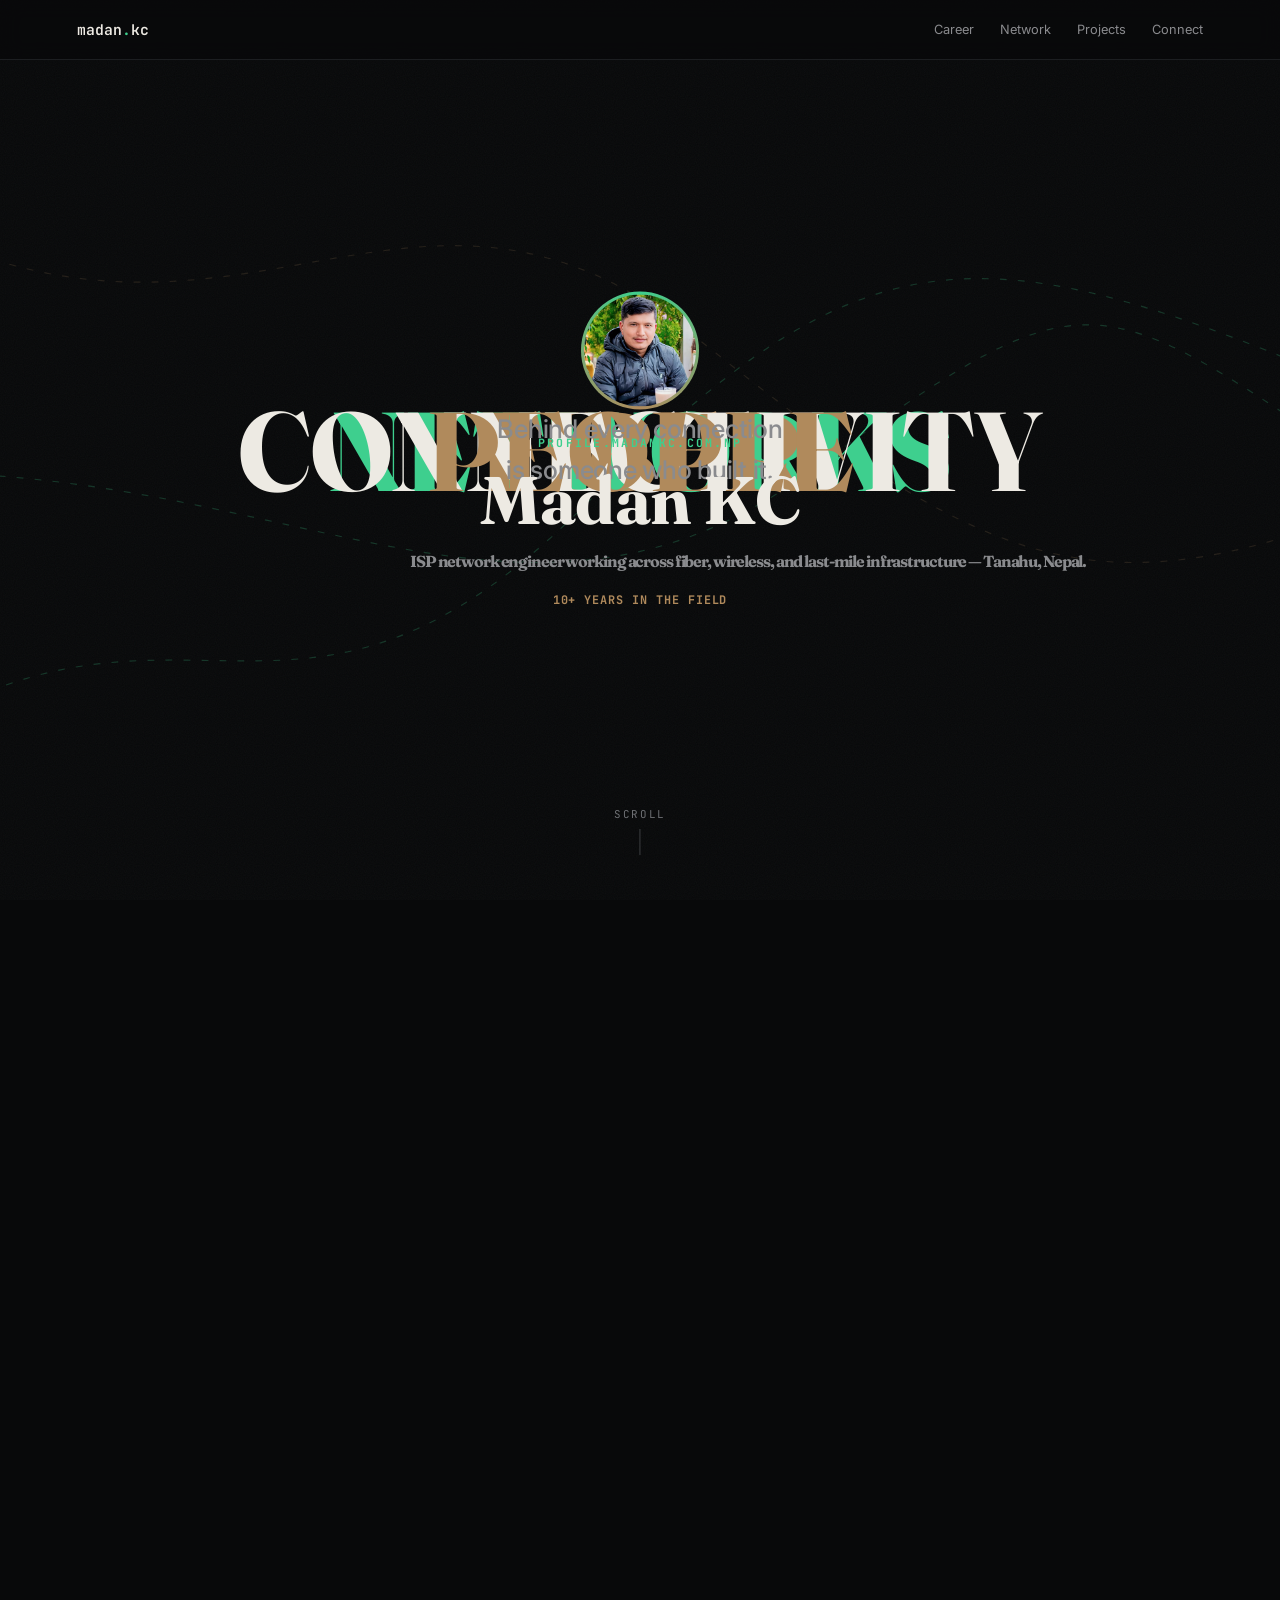
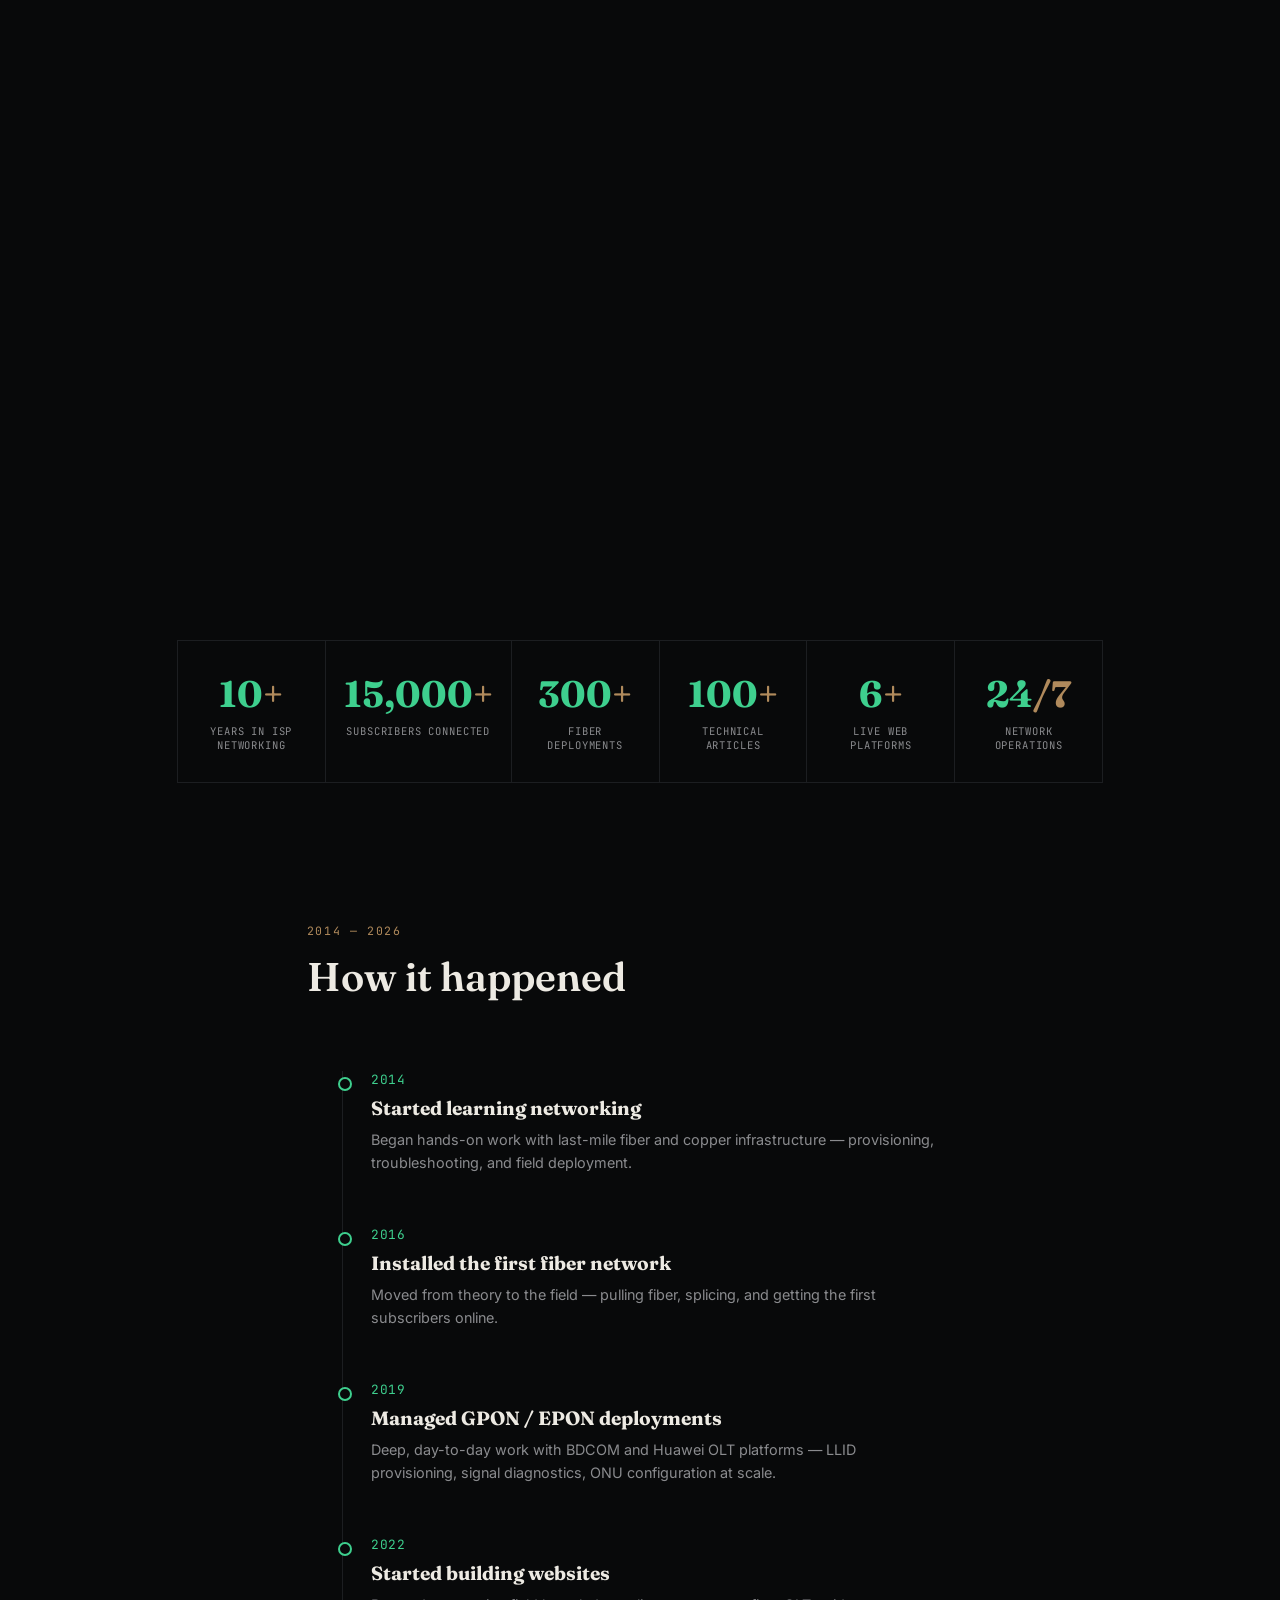
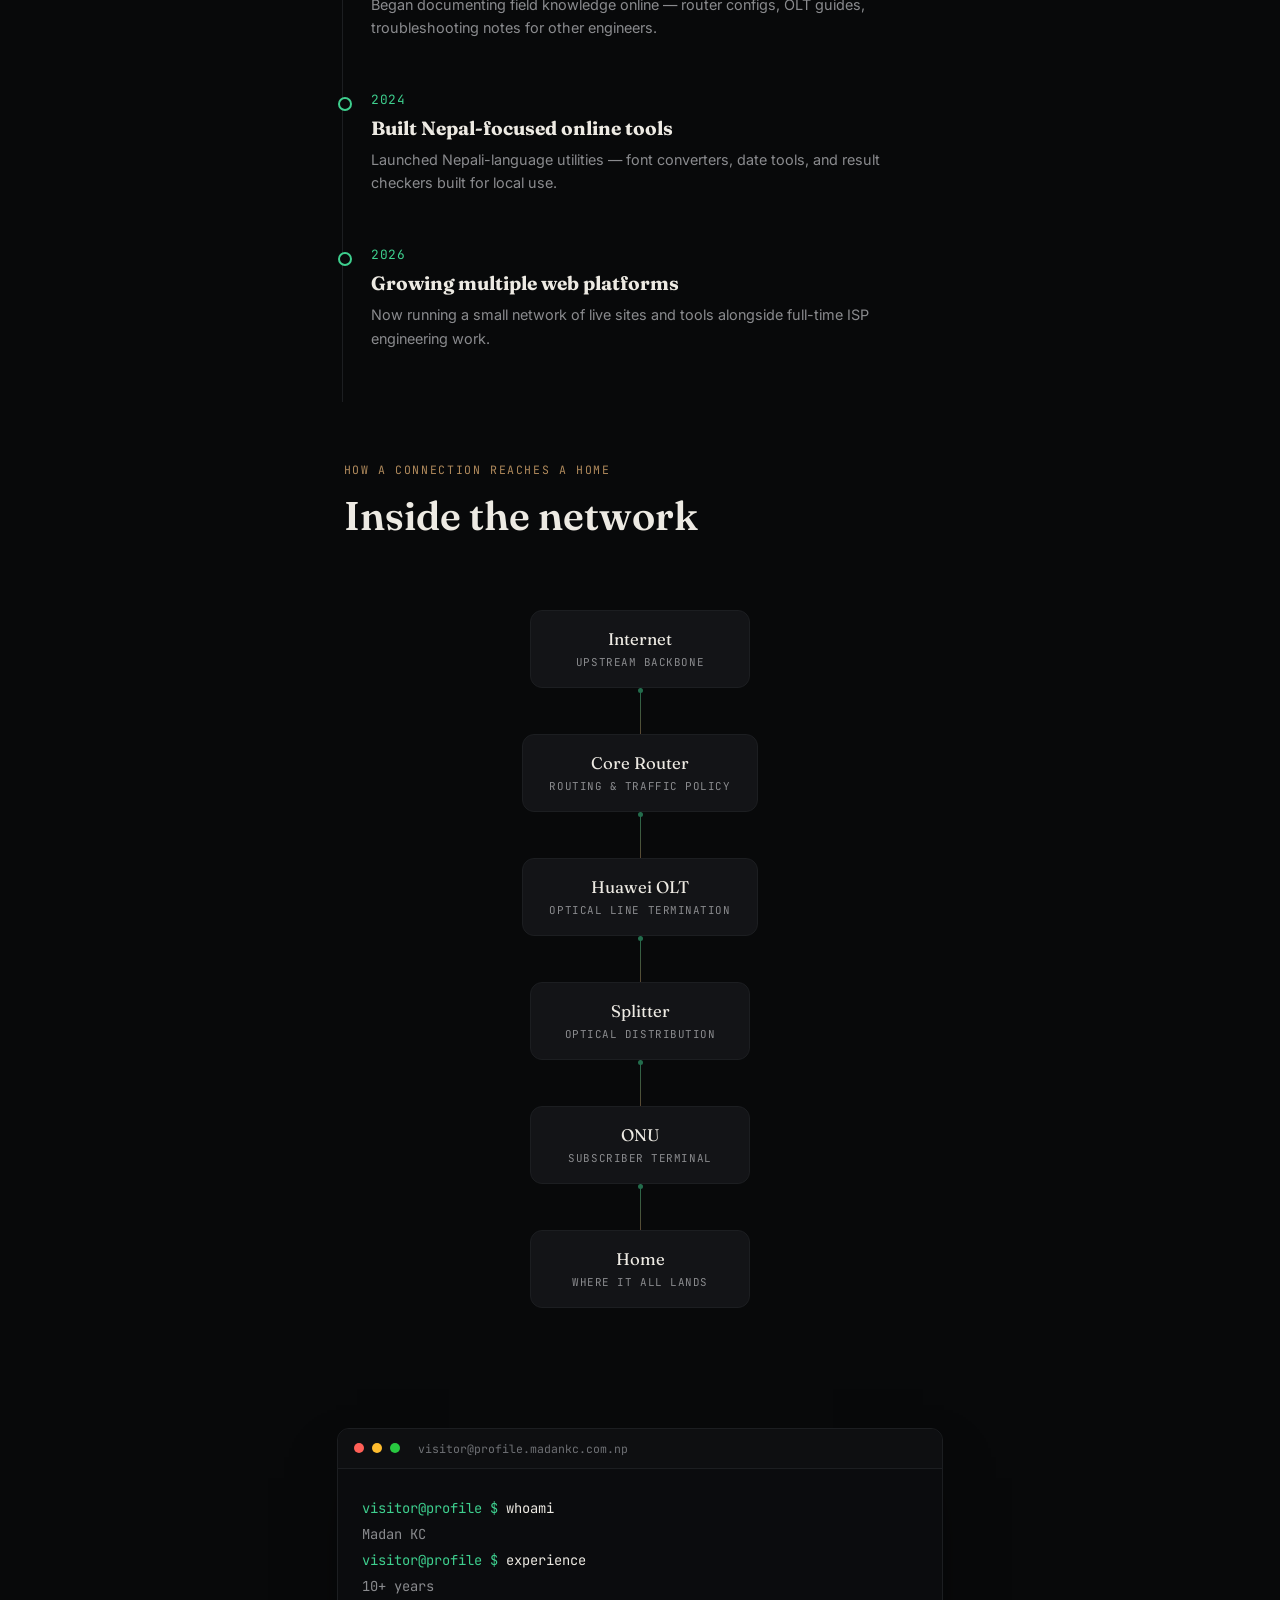
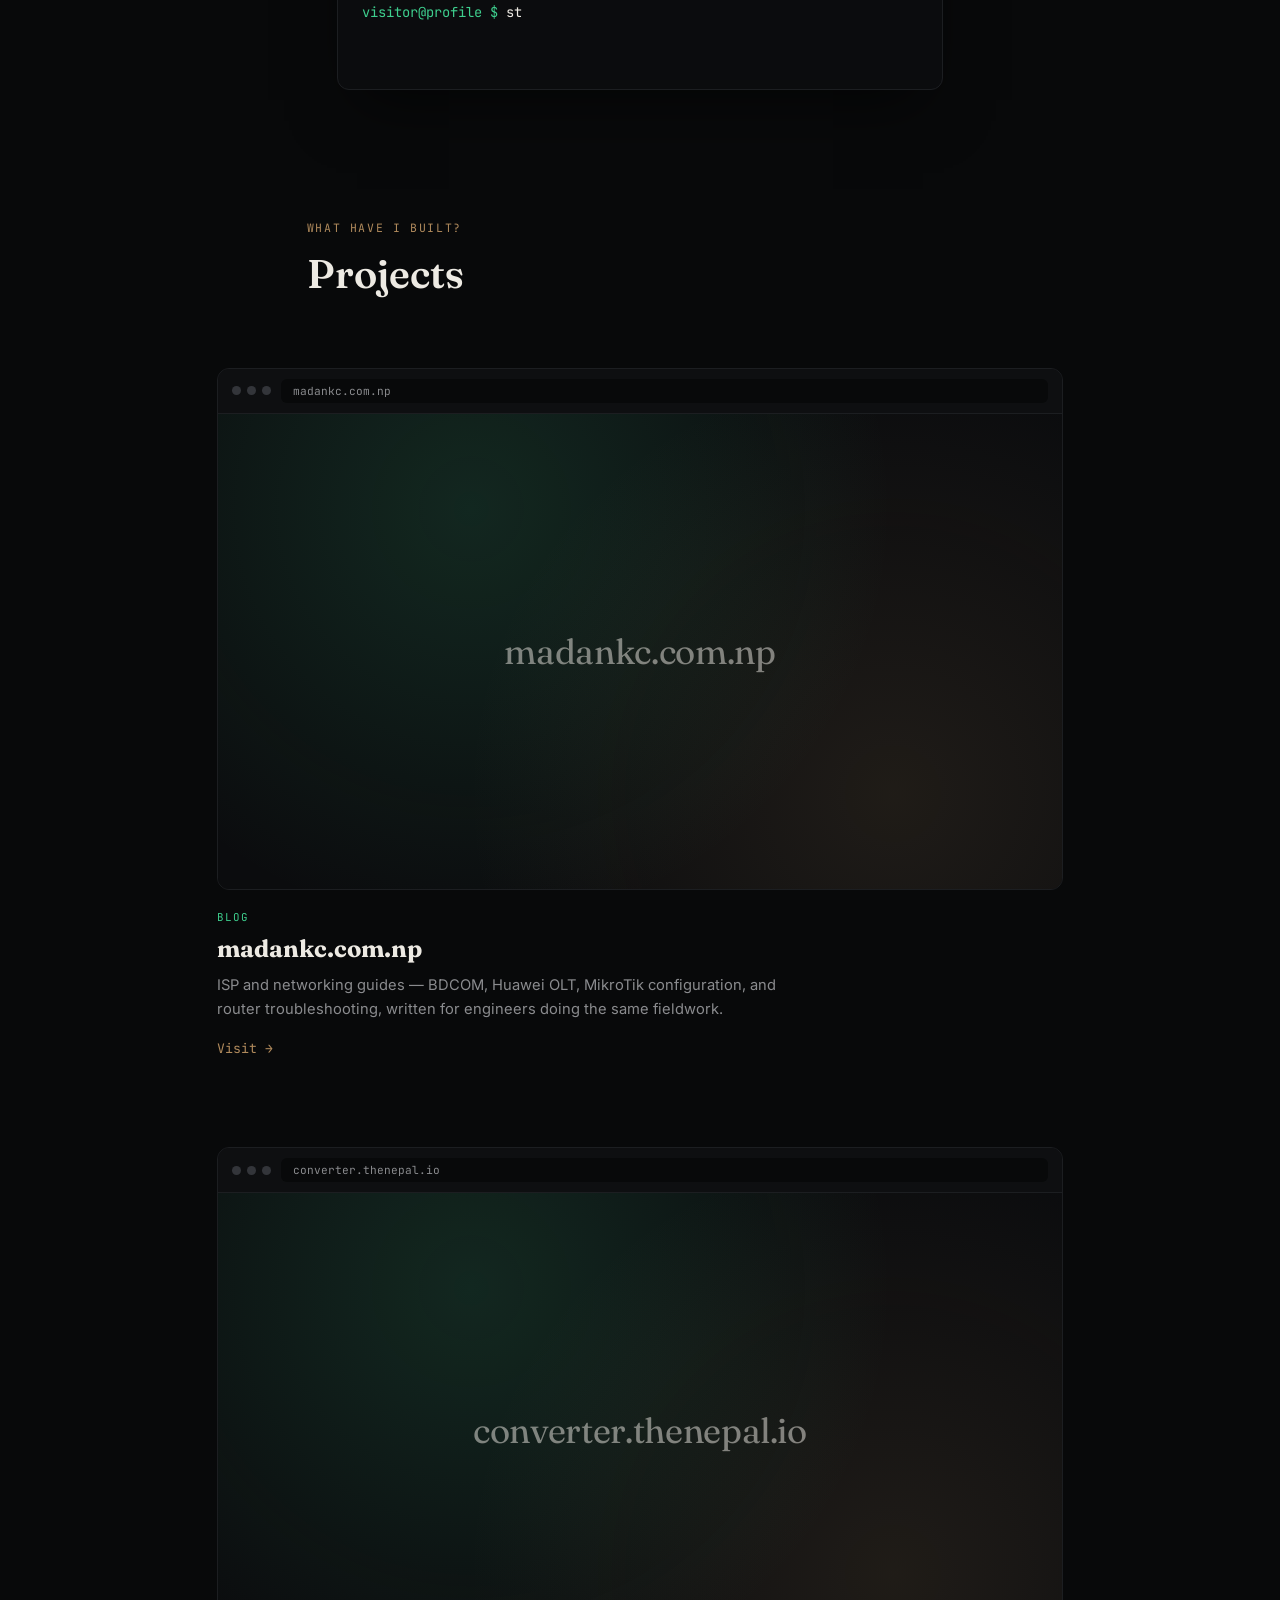
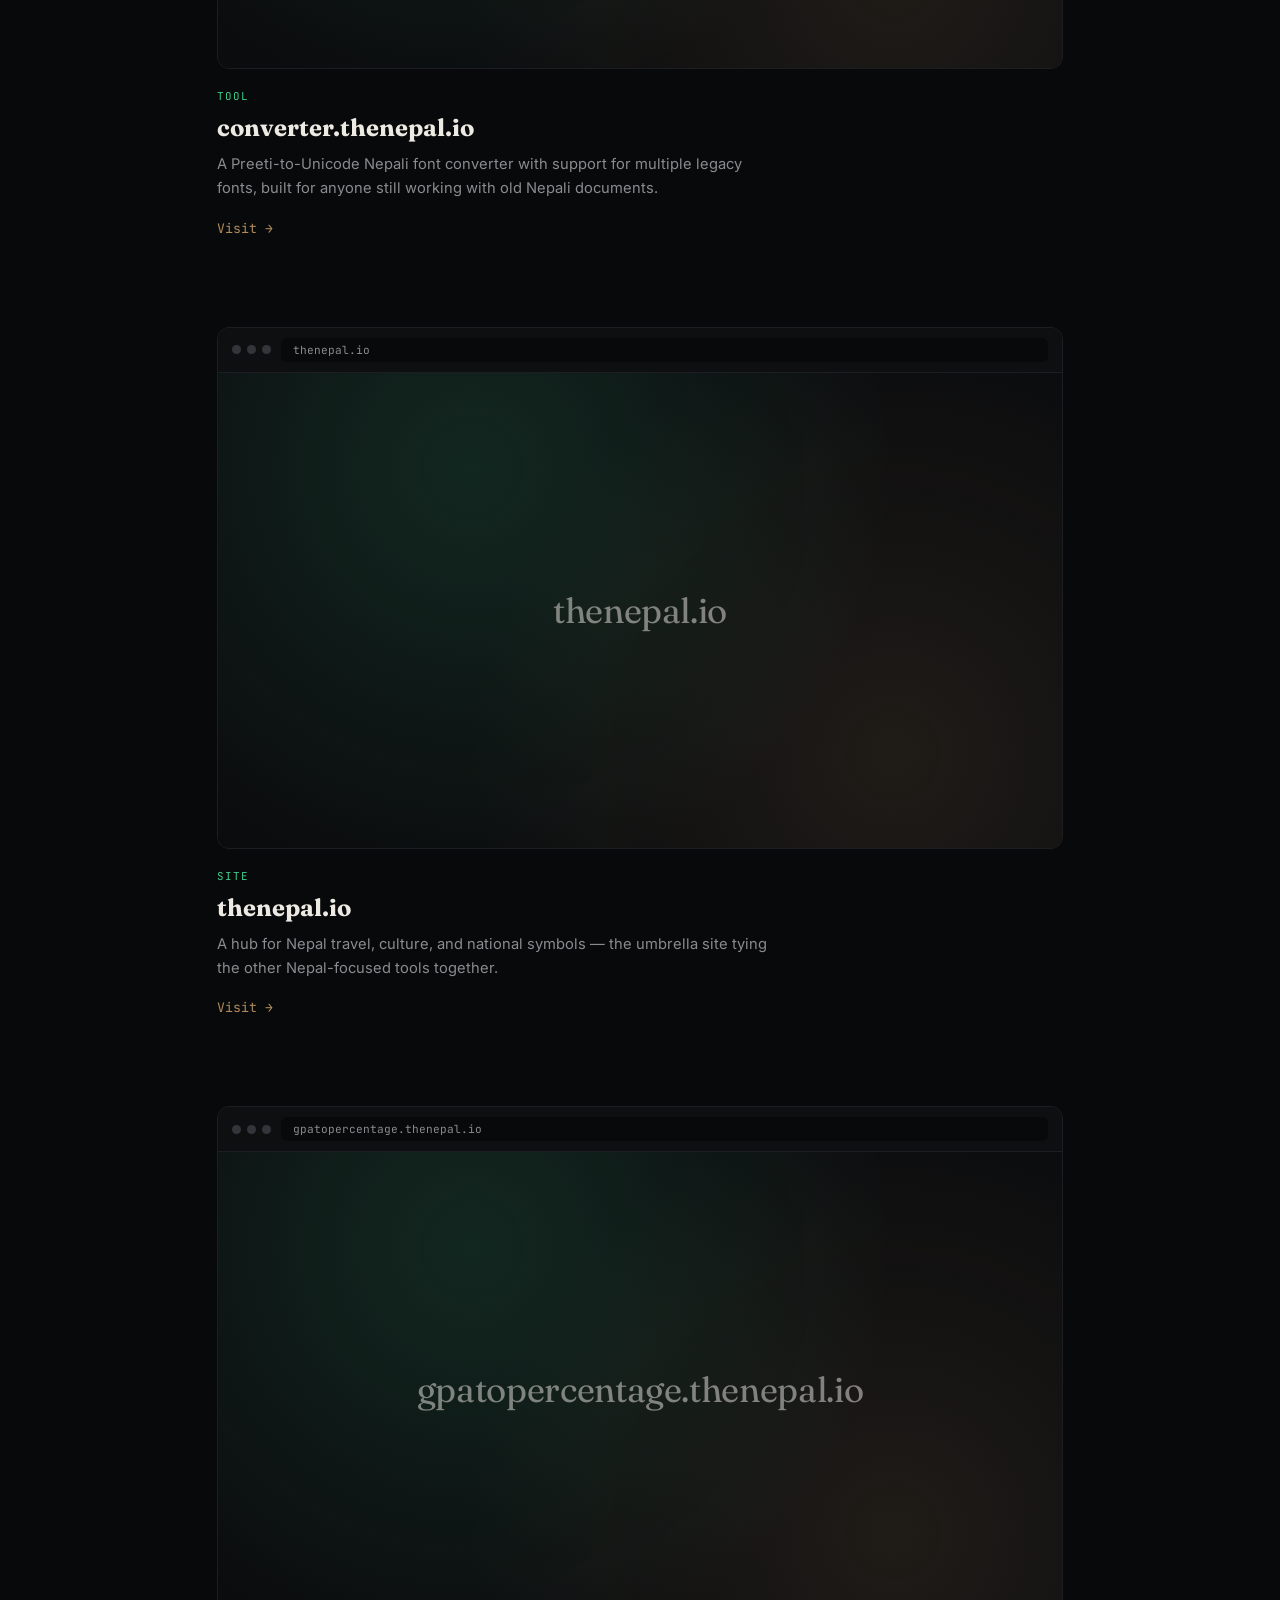
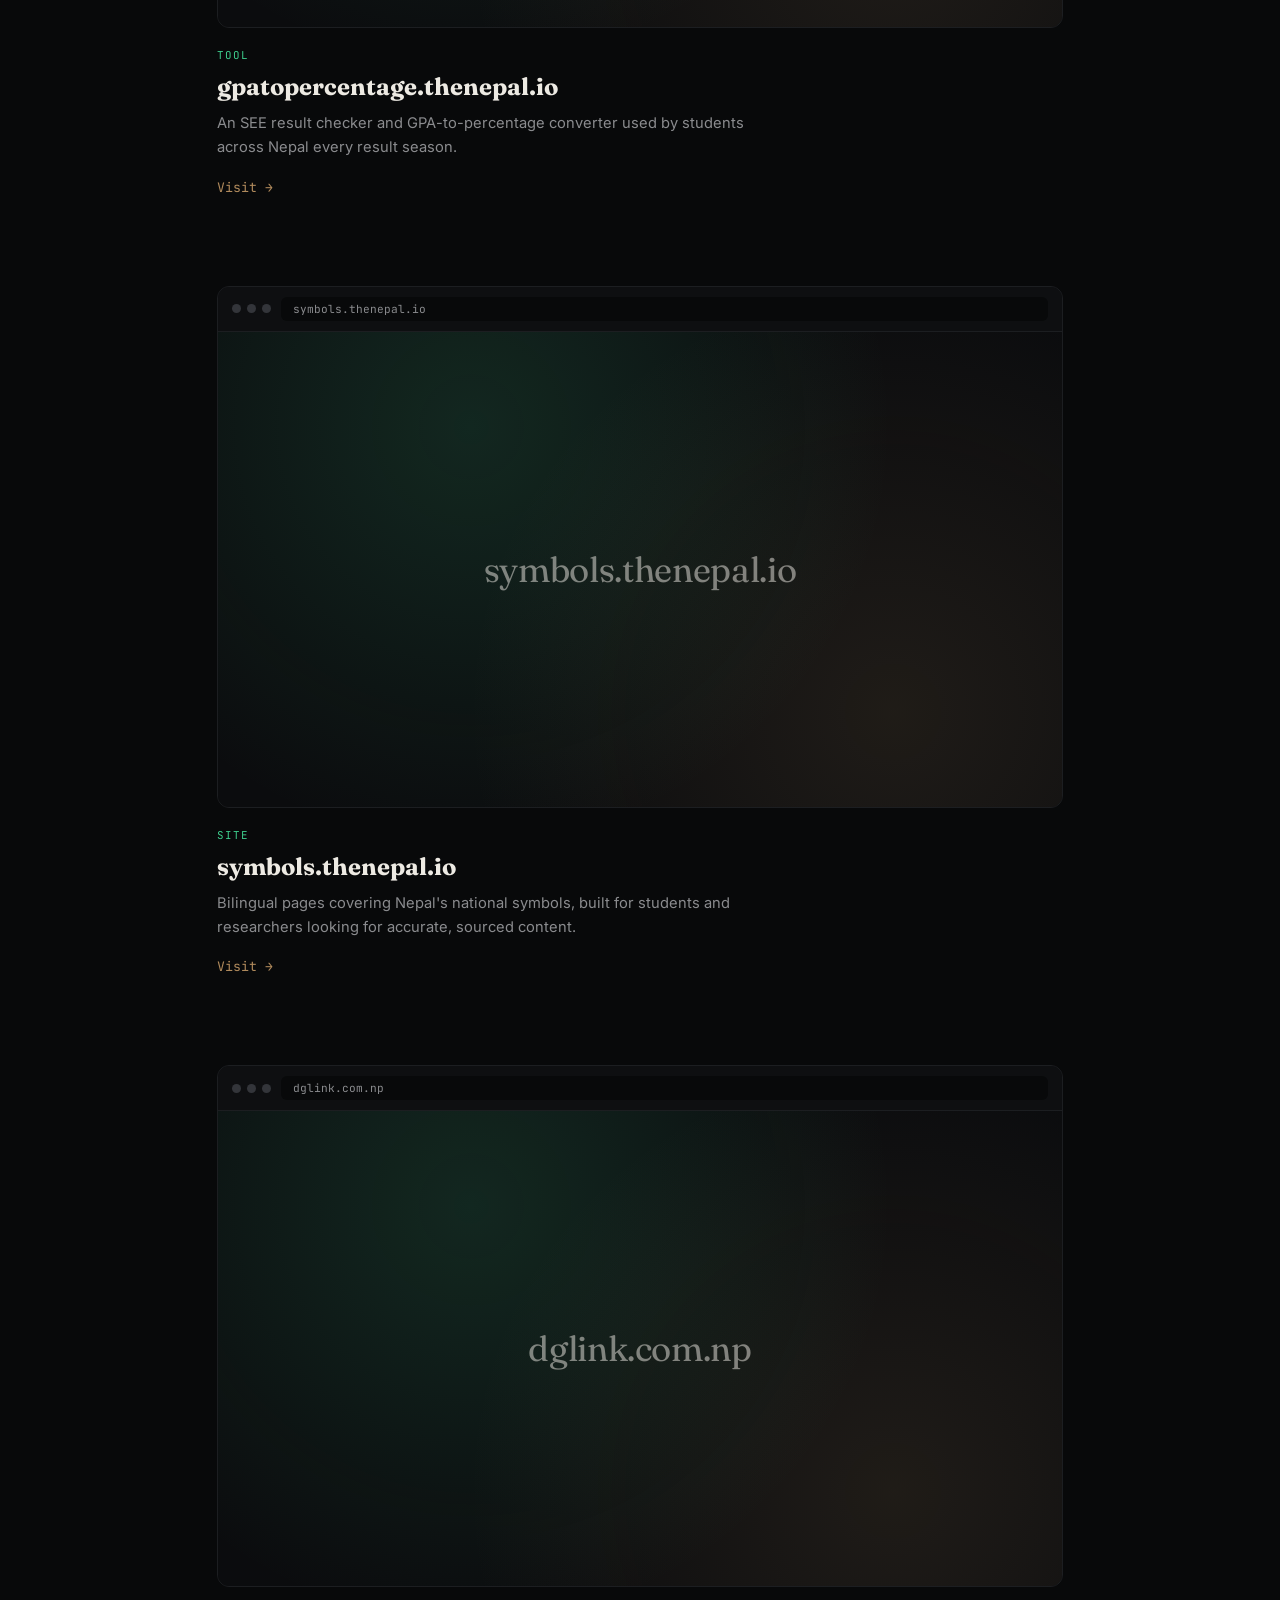
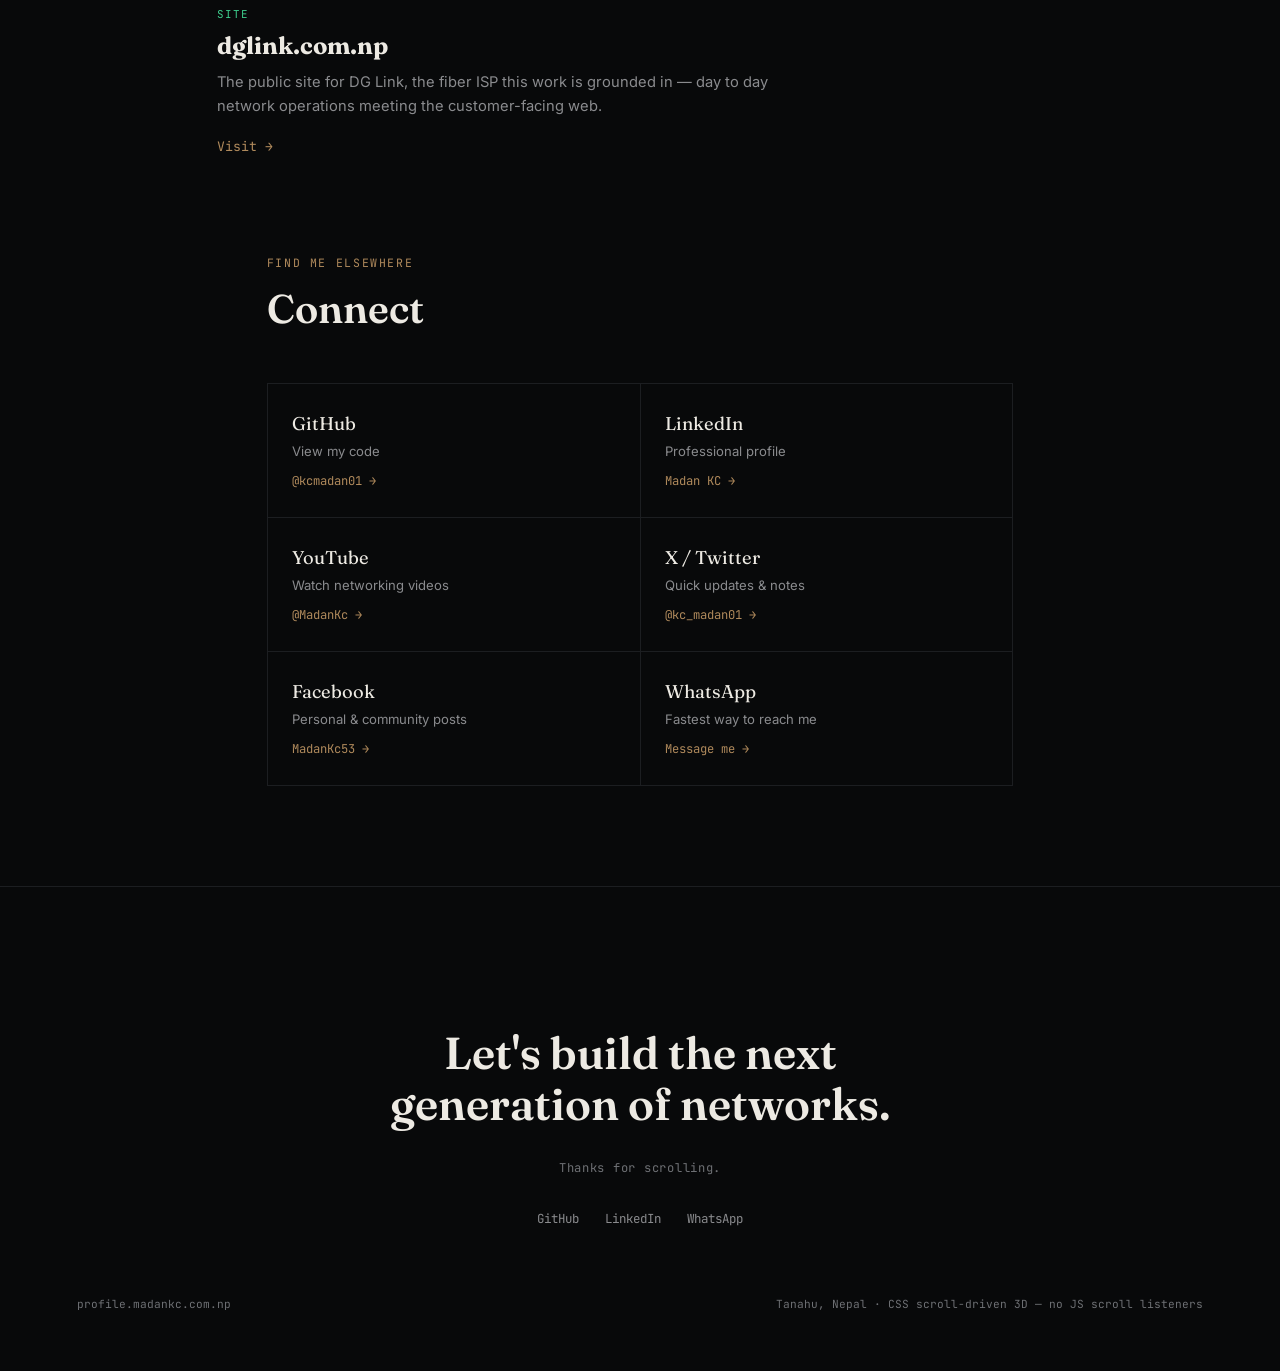
==== commit b7e3dae7: "Update fmt.Println message from 'Hello' to 'Goodbye'" ====
--- a/test/profile.html
+++ b/test/profile.html
@@ -12,6 +12,7 @@
   :root{
     --bg:#08090A;
     --panel:#131417;
+    --panel2:#0F1012;
     --bone:#EDEAE3;
     --dim:#6E7074;
     --dim2:#8A8B8E;
@@ -24,10 +25,20 @@
   body{background:var(--bg);color:var(--bone);font-family:'Inter',sans-serif;overflow-x:hidden;}
   .mono{font-family:'JetBrains Mono',monospace;}
   img{max-width:100%;display:block;}
+  ::selection{background:var(--green);color:#08090A;}
+  a:focus-visible, button:focus-visible{outline:2px solid var(--green);outline-offset:3px;}
 
   @supports not (animation-timeline: view()){
-    .plane, .fold-in{opacity:1 !important;transform:none !important;filter:none !important;}
-  }
+    .plane, .fold-in, .word-line, .diagram-node, .stat-card{opacity:1 !important;transform:none !important;filter:none !important;}
+  }
+  @media (prefers-reduced-motion: reduce){
+    *{animation-duration:.001ms !important;animation-iteration-count:1 !important;transition-duration:.001ms !important;scroll-behavior:auto !important;}
+  }
+
+  /* ================= SCROLL PROGRESS ================= */
+  .progress-rail{position:fixed;top:0;left:0;height:2px;width:100%;background:transparent;z-index:100;}
+  .progress-fill{height:100%;width:0%;background:linear-gradient(90deg,var(--green),var(--brass));animation:growProgress linear;animation-timeline:scroll(root);}
+  @keyframes growProgress{from{width:0%;}to{width:100%;}}
 
   /* ================= NAV ================= */
   nav{
@@ -43,109 +54,64 @@
   .nav-links a:hover{color:var(--bone);}
   @media(max-width:700px){.nav-links{display:none;}}
 
-  /* ================= SIGNAL FIELD HERO ================= */
-  .field-zone{
-    perspective:1600px;
-    perspective-origin:50% 42%;
-    height:320vh;
-    position:relative;
-  }
-  .field-rig{
-    position:sticky;top:0;height:100vh;
-    display:flex;align-items:center;justify-content:center;
-    transform-style:preserve-3d;
-    overflow:hidden;
-  }
-  .plane{
-    position:absolute;
-    transform-style:preserve-3d;
-    animation-timeline:view();
-    animation-range:entry 0% exit 100%;
-    animation-fill-mode:both;
-    animation-duration:1ms;
-  }
-
-  .plane-mesh{inset:0;animation-name:meshDrift;opacity:.35;}
-  @keyframes meshDrift{
-    0%   { transform:translateZ(-800px) scale(1.6) rotate(0deg); opacity:.15; }
-    55%  { transform:translateZ(-780px) scale(1.55) rotate(1.2deg); opacity:.4; }
-    100% { transform:translateZ(-760px) scale(1.5) rotate(1.6deg); opacity:.28; }
-  }
-  .mesh-svg{width:100%;height:100%;}
-
-  .plane-ghost{
-    top:50%;left:50%;width:100vw;text-align:center;
-    animation-name:ghostDrift;pointer-events:none;
-  }
-  @keyframes ghostDrift{
-    0%   { transform:translate(-50%,-50%) translateZ(-400px) translateY(40px); opacity:0; }
-    45%  { transform:translate(-50%,-50%) translateZ(-380px) translateY(-6px); opacity:.5; }
-    100% { transform:translate(-50%,-50%) translateZ(-340px) translateY(-40px); opacity:.22; }
-  }
-  .ghost-text{
+  /* ================= STORY HERO (word-by-word discovery) ================= */
+  .story-zone{position:relative;background:var(--bg);}
+  .story-track{height:600vh;position:relative;}
+  .story-rig{position:sticky;top:0;height:100vh;overflow:hidden;display:flex;align-items:center;justify-content:center;}
+
+  .fiber-bg{position:absolute;inset:0;z-index:0;}
+  .fiber-bg svg{width:100%;height:100%;}
+  .fiber-path{fill:none;stroke:var(--green);stroke-width:1;opacity:.22;stroke-dasharray:6 10;animation:dashFlow 12s linear infinite;}
+  .fiber-path.b{stroke:var(--brass);animation-duration:16s;opacity:.16;}
+  @keyframes dashFlow{to{stroke-dashoffset:-400;}}
+  .noise-overlay{position:absolute;inset:0;z-index:1;opacity:.04;pointer-events:none;
+    background-image:url("data:image/svg+xml,%3Csvg xmlns='http://www.w3.org/2000/svg' width='120' height='120'%3E%3Cfilter id='n'%3E%3CfeTurbulence type='fractalNoise' baseFrequency='0.9' numOctaves='2' stitchTiles='stitch'/%3E%3C/filter%3E%3Crect width='100%25' height='100%25' filter='url(%23n)'/%3E%3C/svg%3E");}
+
+  .word-line{
+    position:absolute;top:50%;left:50%;
+    transform:translate(-50%,-50%);
     font-family:'Fraunces',serif;font-weight:700;
-    font-size:clamp(4rem,16vw,13rem);letter-spacing:-.02em;
-    color:transparent;-webkit-text-stroke:1px rgba(237,234,227,.28);
-    white-space:nowrap;
-  }
-
-  .plane-frag{top:0;left:0;width:100%;height:100%;animation-name:fragDrift;}
-  @keyframes fragDrift{
-    0%   { transform:translateZ(-100px) translateY(60px) rotateZ(-2deg); opacity:0; }
-    50%  { transform:translateZ(-60px) translateY(0px) rotateZ(1deg); opacity:1; }
-    100% { transform:translateZ(20px) translateY(-50px) rotateZ(3deg); opacity:.75; }
-  }
-  .frag{
-    position:absolute;font-family:'JetBrains Mono',monospace;font-size:.78rem;letter-spacing:.06em;
-    color:var(--green);border:1px solid rgba(62,207,142,.35);
-    background:rgba(62,207,142,.06);padding:8px 16px;border-radius:20px;backdrop-filter:blur(2px);
-  }
-  .f1{top:20%;left:10%;} .f2{top:14%;right:12%;color:var(--brass);border-color:rgba(176,138,92,.4);background:rgba(176,138,92,.07);}
-  .f3{bottom:30%;left:14%;} .f4{bottom:20%;right:9%;color:var(--brass);border-color:rgba(176,138,92,.4);background:rgba(176,138,92,.07);}
-  .f5{top:46%;left:4%;} .f6{top:50%;right:5%;}
-
-  .plane-anchor{top:50%;left:50%;width:100%;text-align:center;animation-name:anchorSettle;z-index:5;}
-  @keyframes anchorSettle{
-    0%   { transform:translate(-50%,-50%) translateZ(0) scale(.94); opacity:0; filter:blur(6px); }
-    40%  { transform:translate(-50%,-50%) translateZ(20px) scale(1); opacity:1; filter:blur(0); }
-    100% { transform:translate(-50%,-50%) translateZ(60px) scale(1.03); opacity:1; filter:blur(0); }
-  }
-
-  /* portrait — swap PORTRAIT_SRC below with your real photo path */
+    font-size:clamp(2.6rem,9vw,7rem);letter-spacing:-.01em;
+    text-align:center;white-space:nowrap;z-index:2;
+    animation-name:wordReveal;animation-timeline:view();
+    animation-range:entry 0% exit 100%;animation-fill-mode:both;animation-duration:1ms;
+  }
+  @keyframes wordReveal{
+    0%   { opacity:0; transform:translate(-50%,-50%) translateY(50px) scale(.92); filter:blur(6px); }
+    35%  { opacity:1; transform:translate(-50%,-50%) translateY(0) scale(1); filter:blur(0); }
+    70%  { opacity:1; transform:translate(-50%,-50%) translateY(0) scale(1); filter:blur(0); }
+    100% { opacity:0; transform:translate(-50%,-50%) translateY(-50px) scale(1.04); filter:blur(4px); }
+  }
+  .w-networks{color:var(--green);}
+  .w-fiber{color:var(--brass);}
+  .w-people{font-size:clamp(1.1rem,2.6vw,1.6rem);font-family:'Inter',sans-serif;font-weight:500;color:var(--dim2);white-space:normal;max-width:560px;line-height:1.6;}
+  .w-line{width:1px;height:60px;background:linear-gradient(var(--dim),transparent);position:absolute;top:50%;left:50%;transform:translate(-50%,-10%);}
+
+  /* final anchor: name + photo */
+  .word-anchor{z-index:3;}
   .portrait-ring{
-    width:104px;height:104px;border-radius:50%;
-    margin:0 auto 24px;position:relative;
-    background:linear-gradient(135deg,var(--green),var(--brass));
-    padding:3px;
-  }
+    width:118px;height:118px;border-radius:50%;
+    margin:0 auto 26px;position:relative;
+    background:conic-gradient(from 0deg,var(--green),var(--brass),var(--green));
+    padding:3px;animation:ringSpin 6s linear infinite;
+  }
+  @keyframes ringSpin{to{transform:rotate(360deg);}}
   .portrait-ring .inner{
     width:100%;height:100%;border-radius:50%;overflow:hidden;
     background:var(--panel);display:flex;align-items:center;justify-content:center;
-  }
+    animation:ringSpinCounter 6s linear infinite;
+  }
+  @keyframes ringSpinCounter{to{transform:rotate(-360deg);}}
   .portrait-ring .inner img{width:100%;height:100%;object-fit:cover;}
-  .portrait-ring .initials{
-    font-family:'Fraunces',serif;font-weight:700;font-size:2rem;color:var(--bone);
-  }
+  .portrait-ring .initials{font-family:'Fraunces',serif;font-weight:700;font-size:2.1rem;color:var(--bone);}
 
   .eyebrow{
     font-family:'JetBrains Mono',monospace;font-size:.72rem;letter-spacing:.2em;text-transform:uppercase;
-    color:var(--green);margin-bottom:18px;
-  }
-  .anchor-name{
-    font-family:'Fraunces',serif;font-weight:700;font-size:clamp(2.4rem,6.5vw,4.6rem);
-    line-height:1.02;letter-spacing:-.01em;color:var(--bone);
-    text-shadow:0 0 60px rgba(0,0,0,.6);
-  }
-  .anchor-role{margin-top:16px;font-size:1.02rem;color:var(--dim2);max-width:480px;margin-left:auto;margin-right:auto;line-height:1.6;}
-  .anchor-exp{margin-top:20px;font-family:'JetBrains Mono',monospace;font-size:.76rem;color:var(--brass);letter-spacing:.08em;}
-
-  .plane-scan{inset:-10%;animation-name:scanDrift;pointer-events:none;mix-blend-mode:overlay;}
-  @keyframes scanDrift{
-    0%   { transform:translateZ(200px) translateY(-30px); opacity:.5; }
-    50%  { transform:translateZ(260px) translateY(20px); opacity:.32; }
-    100% { transform:translateZ(340px) translateY(90px); opacity:.16; }
-  }
-  .scan-lines{width:100%;height:100%;background:repeating-linear-gradient(to bottom,rgba(237,234,227,.05) 0px,rgba(237,234,227,.05) 1px,transparent 1px,transparent 4px);}
+    color:var(--green);margin-bottom:16px;text-align:center;
+  }
+  .anchor-name{font-family:'Fraunces',serif;font-weight:700;font-size:clamp(2.2rem,6vw,4.2rem);line-height:1.02;letter-spacing:-.01em;text-align:center;}
+  .anchor-role{margin-top:14px;font-size:1rem;color:var(--dim2);max-width:460px;text-align:center;line-height:1.6;margin-left:auto;margin-right:auto;}
+  .anchor-exp{margin-top:18px;font-family:'JetBrains Mono',monospace;font-size:.74rem;color:var(--brass);letter-spacing:.08em;text-align:center;}
 
   .scroll-cue{
     position:absolute;bottom:5vh;left:50%;transform:translateX(-50%);
@@ -163,192 +129,332 @@
   }
   .section-head h2{font-family:'Fraunces',serif;font-size:clamp(1.8rem,4vw,2.5rem);font-weight:600;margin-bottom:70px;}
 
-  /* ================= TIMELINE ================= */
-  .timeline{max-width:800px;margin:0 auto;padding:0 6vw 40px;display:flex;flex-direction:column;gap:60px;}
+  /* ================= STATS ================= */
+  .stats-section{padding:40px 6vw 100px;max-width:1080px;margin:0 auto;}
+  .stats-grid{display:grid;grid-template-columns:repeat(6,1fr);border-top:1px solid var(--line);border-left:1px solid var(--line);}
+  @media(max-width:900px){.stats-grid{grid-template-columns:repeat(3,1fr);}}
+  @media(max-width:520px){.stats-grid{grid-template-columns:repeat(2,1fr);}}
+  .stat-card{border-right:1px solid var(--line);border-bottom:1px solid var(--line);padding:30px 18px;text-align:center;
+    animation-name:statPop;animation-timeline:view();animation-range:entry 20% cover 40%;animation-fill-mode:both;animation-duration:1ms;}
+  @keyframes statPop{from{opacity:0;transform:translateY(14px);}to{opacity:1;transform:translateY(0);}}
+  .stat-num{font-family:'Fraunces',serif;font-weight:700;font-size:clamp(1.6rem,3.4vw,2.3rem);color:var(--green);}
+  .stat-num .suffix{color:var(--brass);}
+  .stat-label{margin-top:8px;font-family:'JetBrains Mono',monospace;font-size:.66rem;letter-spacing:.08em;text-transform:uppercase;color:var(--dim2);}
+
+  /* ================= STORY TIMELINE ================= */
+  .timeline{max-width:760px;margin:0 auto;padding:0 6vw 40px;position:relative;}
+  .timeline::before{content:"";position:absolute;left:calc(6vw + 5px);top:0;bottom:40px;width:1px;background:var(--line);}
   .fold-in{
-    transform-style:preserve-3d;background:var(--panel);border:1px solid var(--line);border-radius:14px;
-    padding:32px 34px;transform-origin:top center;
-    animation:unfold linear;animation-timeline:view();animation-range:entry 0% cover 40%;
-  }
-  @keyframes unfold{
-    from{ transform:rotateX(-60deg) translateY(24px); opacity:0; }
-    to{ transform:rotateX(0deg) translateY(0); opacity:1; }
-  }
-  .fold-in .year{font-family:'JetBrains Mono',monospace;color:var(--green);font-size:.8rem;letter-spacing:.06em;margin-bottom:10px;}
-  .fold-in h3{font-family:'Fraunces',serif;font-size:1.25rem;margin-bottom:8px;}
-  .fold-in p{color:var(--dim2);font-size:.92rem;line-height:1.6;}
-
-  /* ================= PROJECTS ================= */
-  .projects-zone{padding:60px 0 20px;}
-  .proj-grid{
-    display:grid;grid-template-columns:repeat(3,1fr);gap:22px;
-    max-width:1080px;margin:0 auto;padding:0 6vw;
-  }
-  @media(max-width:900px){.proj-grid{grid-template-columns:repeat(2,1fr);}}
-  @media(max-width:600px){.proj-grid{grid-template-columns:1fr;}}
-  .proj-card{
-    background:var(--panel);border:1px solid var(--line);border-radius:14px;
-    padding:26px 24px;transition:border-color .2s,transform .2s;
-  }
-  .proj-card:hover{border-color:rgba(62,207,142,.4);transform:translateY(-3px);}
-  .proj-card .ptag{font-family:'JetBrains Mono',monospace;font-size:.68rem;color:var(--green);letter-spacing:.1em;text-transform:uppercase;margin-bottom:12px;}
-  .proj-card h3{font-family:'Fraunces',serif;font-size:1.12rem;margin-bottom:8px;}
-  .proj-card p{color:var(--dim2);font-size:.85rem;line-height:1.55;margin-bottom:14px;}
-  .proj-card a{color:var(--brass);font-size:.8rem;text-decoration:none;font-family:'JetBrains Mono',monospace;}
-  .proj-card a:hover{color:var(--green);}
+    position:relative;padding-left:34px;margin-bottom:52px;
+    animation:unfold linear both;animation-timeline:view();animation-range:entry 0% cover 35%;
+  }
+  .fold-in::before{content:"";position:absolute;left:1px;top:6px;width:10px;height:10px;border-radius:50%;background:var(--bg);border:2px solid var(--green);}
+  @keyframes unfold{ from{ transform:translateY(20px); opacity:0; } to{ transform:translateY(0); opacity:1; } }
+  .fold-in .year{font-family:'JetBrains Mono',monospace;color:var(--green);font-size:.8rem;letter-spacing:.06em;margin-bottom:8px;}
+  .fold-in h3{font-family:'Fraunces',serif;font-size:1.2rem;margin-bottom:8px;}
+  .fold-in p{color:var(--dim2);font-size:.9rem;line-height:1.6;}
+
+  /* ================= NETWORK DIAGRAM ================= */
+  .diagram-section{padding:20px 6vw 100px;max-width:900px;margin:0 auto;}
+  .diagram-track{display:flex;flex-direction:column;align-items:center;gap:0;}
+  .diagram-node{
+    display:flex;flex-direction:column;align-items:center;gap:6px;padding:18px 26px;
+    border:1px solid var(--line);border-radius:12px;background:var(--panel);min-width:220px;text-align:center;
+    animation-name:nodeGlow;animation-timeline:view();animation-range:entry 10% cover 45%;animation-fill-mode:both;animation-duration:1ms;
+  }
+  @keyframes nodeGlow{
+    0%{ opacity:0; transform:scale(.92); box-shadow:0 0 0 rgba(62,207,142,0); }
+    60%{ opacity:1; transform:scale(1); box-shadow:0 0 26px rgba(62,207,142,.18); }
+    100%{ opacity:1; transform:scale(1); box-shadow:0 0 10px rgba(62,207,142,.08); }
+  }
+  .diagram-node .dname{font-family:'Fraunces',serif;font-size:1.05rem;}
+  .diagram-node .drole{font-family:'JetBrains Mono',monospace;font-size:.68rem;color:var(--dim2);letter-spacing:.05em;text-transform:uppercase;}
+  .diagram-link{width:1px;height:46px;background:linear-gradient(var(--green),var(--brass));position:relative;opacity:.5;}
+  .diagram-link::after{
+    content:"";position:absolute;left:-2px;top:0;width:5px;height:5px;border-radius:50%;background:var(--green);
+    animation:packetTravel 1.6s linear infinite;
+  }
+  @keyframes packetTravel{from{top:0;opacity:1;}to{top:100%;opacity:.2;}}
+
+  /* ================= TERMINAL ================= */
+  .terminal-section{padding:20px 6vw 110px;max-width:760px;margin:0 auto;}
+  .terminal{background:#0B0C0E;border:1px solid var(--line);border-radius:12px;overflow:hidden;box-shadow:0 30px 60px -20px rgba(0,0,0,.6);}
+  .term-bar{display:flex;align-items:center;gap:8px;padding:12px 16px;border-bottom:1px solid var(--line);background:#0E0F11;}
+  .term-dot{width:10px;height:10px;border-radius:50%;}
+  .term-dot.r{background:#FF5F57;} .term-dot.y{background:#FEBC2E;} .term-dot.g{background:#28C840;}
+  .term-title{margin-left:10px;font-family:'JetBrains Mono',monospace;font-size:.72rem;color:var(--dim);}
+  .term-body{padding:26px 24px;font-family:'JetBrains Mono',monospace;font-size:.86rem;line-height:1.9;min-height:220px;}
+  .term-body .prompt{color:var(--green);}
+  .term-body .cmd{color:var(--bone);}
+  .term-body .out{color:var(--dim2);padding-left:0;}
+  .term-body .key{color:var(--brass);}
+  .cursor-blink{display:inline-block;width:7px;height:1em;background:var(--green);vertical-align:text-bottom;animation:blink 1s step-end infinite;}
+  @keyframes blink{50%{opacity:0;}}
+
+  /* ================= PROJECTS (browser mockups) ================= */
+  .projects-zone{padding:20px 0 40px;}
+  .proj-list{max-width:1000px;margin:0 auto;padding:0 6vw;display:flex;flex-direction:column;gap:90px;}
+  .proj-item{display:grid;grid-template-columns:1fr;gap:20px;}
+  .browser-chrome{border:1px solid var(--line);border-radius:12px;overflow:hidden;background:var(--panel2);
+    animation:browserRise linear both;animation-timeline:view();animation-range:entry 0% cover 40%;}
+  @keyframes browserRise{from{opacity:0;transform:translateY(24px) scale(.98);}to{opacity:1;transform:translateY(0) scale(1);}}
+  .chrome-bar{display:flex;align-items:center;gap:10px;padding:10px 14px;background:#0E0F11;border-bottom:1px solid var(--line);}
+  .chrome-dots{display:flex;gap:6px;}
+  .chrome-dots span{width:9px;height:9px;border-radius:50%;background:#33353A;}
+  .chrome-url{flex:1;background:#08090A;border-radius:6px;padding:5px 12px;font-family:'JetBrains Mono',monospace;font-size:.7rem;color:var(--dim2);}
+  .chrome-screen{
+    aspect-ratio:16/9;display:flex;align-items:center;justify-content:center;
+    background:radial-gradient(circle at 30% 20%,rgba(62,207,142,.14),transparent 60%),
+               radial-gradient(circle at 80% 80%,rgba(176,138,92,.12),transparent 55%),#0B0C0E;
+  }
+  .chrome-screen .screen-mark{font-family:'Fraunces',serif;font-size:clamp(1.4rem,3.6vw,2.2rem);color:rgba(237,234,227,.5);letter-spacing:-.01em;}
+  .proj-meta .ptag{font-family:'JetBrains Mono',monospace;font-size:.68rem;color:var(--green);letter-spacing:.1em;text-transform:uppercase;margin-bottom:10px;}
+  .proj-meta h3{font-family:'Fraunces',serif;font-size:1.5rem;margin-bottom:10px;}
+  .proj-meta p{color:var(--dim2);font-size:.92rem;line-height:1.65;margin-bottom:16px;max-width:560px;}
+  .proj-meta a{color:var(--brass);font-size:.82rem;text-decoration:none;font-family:'JetBrains Mono',monospace;}
+  .proj-meta a:hover{color:var(--green);}
 
   /* ================= SOCIALS ================= */
-  .socials-section{padding:110px 6vw 100px;max-width:900px;margin:0 auto;}
-  .social-grid{display:grid;grid-template-columns:repeat(auto-fit,minmax(230px,1fr));gap:1px;background:var(--line);border:1px solid var(--line);}
-  .social-card{background:var(--bg);padding:24px 22px;display:flex;flex-direction:column;gap:6px;text-decoration:none;color:var(--bone);transition:background .2s;}
+  .socials-section{padding:60px 6vw 100px;max-width:900px;margin:0 auto;}
+  .social-grid{display:grid;grid-template-columns:repeat(auto-fit,minmax(260px,1fr));gap:1px;background:var(--line);border:1px solid var(--line);}
+  .social-card{background:var(--bg);padding:28px 24px;display:flex;flex-direction:column;gap:8px;text-decoration:none;color:var(--bone);transition:background .2s;}
   .social-card:hover{background:var(--panel);}
-  .social-card .sname{font-family:'Fraunces',serif;font-size:1.05rem;}
-  .social-card .shandle{font-family:'JetBrains Mono',monospace;font-size:.76rem;color:var(--dim2);}
-
-  footer{
-    padding:44px 6vw;border-top:1px solid var(--line);
-    display:flex;justify-content:space-between;flex-wrap:wrap;gap:12px;
-    font-family:'JetBrains Mono',monospace;font-size:.72rem;color:var(--dim);
-  }
+  .social-card .sname{font-family:'Fraunces',serif;font-size:1.15rem;}
+  .social-card .sdesc{font-size:.82rem;color:var(--dim2);}
+  .social-card .sarrow{margin-top:6px;font-family:'JetBrains Mono',monospace;font-size:.76rem;color:var(--brass);}
+  .social-card:hover .sarrow{color:var(--green);}
+
+  /* ================= FOOTER ================= */
+  .premium-footer{padding:140px 6vw 60px;text-align:center;border-top:1px solid var(--line);}
+  .premium-footer .fline{font-family:'Fraunces',serif;font-weight:600;font-size:clamp(1.6rem,4.2vw,2.8rem);line-height:1.15;}
+  .premium-footer .thanks{margin-top:30px;font-family:'JetBrains Mono',monospace;font-size:.76rem;color:var(--dim);letter-spacing:.06em;}
+  .footer-links{margin-top:34px;display:flex;justify-content:center;gap:26px;flex-wrap:wrap;font-family:'JetBrains Mono',monospace;font-size:.78rem;}
+  .footer-links a{color:var(--dim2);text-decoration:none;}
+  .footer-links a:hover{color:var(--green);}
+  .foot-meta{margin-top:70px;display:flex;justify-content:space-between;flex-wrap:wrap;gap:12px;font-family:'JetBrains Mono',monospace;font-size:.7rem;color:var(--dim);}
 </style>
 </head>
 <body>
+
+<div class="progress-rail"><div class="progress-fill"></div></div>
 
 <nav>
   <div class="brand">madan<span class="dot">.</span>kc</div>
   <div class="nav-links">
     <a href="#timeline">Career</a>
+    <a href="#network">Network</a>
     <a href="#projects">Projects</a>
     <a href="#socials">Connect</a>
   </div>
 </nav>
 
-<!-- ================= HERO ================= -->
-<div class="field-zone">
-  <div class="field-rig">
-
-    <div class="plane plane-mesh">
-      <svg class="mesh-svg" viewBox="0 0 1200 800" preserveAspectRatio="xMidYMid slice">
-        <g stroke="#3ECF8E" stroke-width="1" opacity="0.5">
-          <line x1="100" y1="120" x2="380" y2="260"/>
-          <line x1="380" y1="260" x2="220" y2="480"/>
-          <line x1="380" y1="260" x2="640" y2="180"/>
-          <line x1="640" y1="180" x2="900" y2="340"/>
-          <line x1="900" y1="340" x2="1080" y2="180"/>
-          <line x1="640" y1="180" x2="760" y2="460"/>
-          <line x1="760" y1="460" x2="960" y2="560"/>
-          <line x1="220" y1="480" x2="440" y2="620"/>
-          <line x1="440" y1="620" x2="760" y2="460"/>
-          <line x1="100" y1="120" x2="80" y2="400"/>
-        </g>
-        <g fill="#3ECF8E">
-          <circle cx="100" cy="120" r="4"/><circle cx="380" cy="260" r="5"/>
-          <circle cx="220" cy="480" r="4"/><circle cx="640" cy="180" r="5"/>
-          <circle cx="900" cy="340" r="4"/><circle cx="1080" cy="180" r="4"/>
-          <circle cx="760" cy="460" r="5"/><circle cx="960" cy="560" r="4"/>
-          <circle cx="440" cy="620" r="4"/><circle cx="80" cy="400" r="3"/>
-        </g>
-      </svg>
-    </div>
-
-    <div class="plane plane-ghost"><div class="ghost-text">SIGNAL</div></div>
-
-    <div class="plane plane-frag">
-      <div class="frag f1">BDCOM OLT</div>
-      <div class="frag f2">MikroTik</div>
-      <div class="frag f3">GPON / EPON</div>
-      <div class="frag f4">Huawei OLT</div>
-      <div class="frag f5">Cisco</div>
-      <div class="frag f6">10+ yrs ISP</div>
-    </div>
-
-    <div class="plane plane-anchor">
-      <div class="portrait-ring">
-        <div class="inner">
-          <!-- Replace this block with: <img src="profile.jpg" alt="Madan KC"> -->
-          <span class="initials">MK</span>
+<!-- ================= STORY HERO ================= -->
+<div class="story-zone">
+  <div class="story-track">
+    <div class="story-rig">
+
+      <div class="fiber-bg">
+        <svg viewBox="0 0 1200 800" preserveAspectRatio="xMidYMid slice">
+          <path class="fiber-path" d="M -50 650 C 200 500, 300 700, 550 450 S 900 200, 1250 350"/>
+          <path class="fiber-path b" d="M -50 200 C 250 350, 400 100, 650 300 S 1000 550, 1250 450"/>
+          <path class="fiber-path" d="M -50 420 C 300 420, 500 600, 750 420 S 1000 250, 1250 420"/>
+        </svg>
+      </div>
+      <div class="noise-overlay"></div>
+
+      <div class="word-line w-networks">NETWORKS</div>
+      <div class="word-line w-fiber">FIBER</div>
+      <div class="word-line" style="color:var(--bone);">CONNECTIVITY</div>
+      <div class="word-line w-fiber" style="color:var(--brass);">PEOPLE</div>
+      <div class="word-line w-people">Behind every connection<br>is someone who built it.</div>
+
+      <div class="word-line word-anchor">
+        <div class="portrait-ring">
+          <div class="inner">
+            <img src="/profile.jpeg" alt="Madan KC" onerror="this.parentElement.innerHTML='<span class=&quot;initials&quot;>MK</span>'">
+          </div>
         </div>
-      </div>
-      <div class="eyebrow">profile.madankc.com.np</div>
-      <div class="anchor-name">Madan KC</div>
-      <p class="anchor-role">ISP network engineer working across fiber, wireless, and last-mile infrastructure — Tanahu, Nepal.</p>
-      <div class="anchor-exp">10+ YEARS IN THE FIELD</div>
-    </div>
-
-    <div class="plane plane-scan"><div class="scan-lines"></div></div>
-
-    <div class="scroll-cue"><span>scroll</span><span class="stem"></span></div>
+        <div class="eyebrow">profile.madankc.com.np</div>
+        <div class="anchor-name">Madan KC</div>
+        <p class="anchor-role">ISP network engineer working across fiber, wireless, and last-mile infrastructure — Tanahu, Nepal.</p>
+        <div class="anchor-exp">10+ YEARS IN THE FIELD</div>
+      </div>
+
+      <div class="scroll-cue"><span>scroll</span><span class="stem"></span></div>
+    </div>
   </div>
 </div>
 
-<!-- ================= TIMELINE ================= -->
+<!-- ================= STATS ================= -->
+<section class="stats-section">
+  <div class="stats-grid">
+    <div class="stat-card"><div class="stat-num">10<span class="suffix">+</span></div><div class="stat-label">Years in ISP networking</div></div>
+    <div class="stat-card"><div class="stat-num">15,000<span class="suffix">+</span></div><div class="stat-label">Subscribers connected</div></div>
+    <div class="stat-card"><div class="stat-num">300<span class="suffix">+</span></div><div class="stat-label">Fiber deployments</div></div>
+    <div class="stat-card"><div class="stat-num">100<span class="suffix">+</span></div><div class="stat-label">Technical articles</div></div>
+    <div class="stat-card"><div class="stat-num">6<span class="suffix">+</span></div><div class="stat-label">Live web platforms</div></div>
+    <div class="stat-card"><div class="stat-num">24<span class="suffix">/7</span></div><div class="stat-label">Network operations</div></div>
+  </div>
+</section>
+
+<!-- ================= STORY TIMELINE ================= -->
 <section id="timeline" style="padding-top:40px;">
   <div class="section-head">
-    <div class="section-label">Since ~2014</div>
-    <h2>Career timeline</h2>
+    <div class="section-label">2014 — 2026</div>
+    <h2>How it happened</h2>
   </div>
   <div class="timeline">
     <div class="fold-in">
-      <div class="year">Early years</div>
-      <h3>Started in ISP network engineering</h3>
+      <div class="year">2014</div>
+      <h3>Started learning networking</h3>
       <p>Began hands-on work with last-mile fiber and copper infrastructure — provisioning, troubleshooting, and field deployment.</p>
     </div>
     <div class="fold-in">
-      <div class="year">Mid career</div>
-      <h3>GPON / EPON deployment focus</h3>
+      <div class="year">2016</div>
+      <h3>Installed the first fiber network</h3>
+      <p>Moved from theory to the field — pulling fiber, splicing, and getting the first subscribers online.</p>
+    </div>
+    <div class="fold-in">
+      <div class="year">2019</div>
+      <h3>Managed GPON / EPON deployments</h3>
       <p>Deep, day-to-day work with BDCOM and Huawei OLT platforms — LLID provisioning, signal diagnostics, ONU configuration at scale.</p>
     </div>
     <div class="fold-in">
-      <div class="year">Recent</div>
-      <h3>Knowledge + content — madankc.com.np</h3>
-      <p>Publishing detailed technical guides for ISP hardware and router configuration, now the core of an SEO-focused knowledge base.</p>
-    </div>
+      <div class="year">2022</div>
+      <h3>Started building websites</h3>
+      <p>Began documenting field knowledge online — router configs, OLT guides, troubleshooting notes for other engineers.</p>
+    </div>
+    <div class="fold-in">
+      <div class="year">2024</div>
+      <h3>Built Nepal-focused online tools</h3>
+      <p>Launched Nepali-language utilities — font converters, date tools, and result checkers built for local use.</p>
+    </div>
+    <div class="fold-in">
+      <div class="year">2026</div>
+      <h3>Growing multiple web platforms</h3>
+      <p>Now running a small network of live sites and tools alongside full-time ISP engineering work.</p>
+    </div>
+  </div>
+</section>
+
+<!-- ================= NETWORK DIAGRAM ================= -->
+<section id="network" class="diagram-section">
+  <div class="section-head">
+    <div class="section-label">How a connection reaches a home</div>
+    <h2>Inside the network</h2>
+  </div>
+  <div class="diagram-track">
+    <div class="diagram-node"><div class="dname">Internet</div><div class="drole">Upstream backbone</div></div>
+    <div class="diagram-link"></div>
+    <div class="diagram-node"><div class="dname">Core Router</div><div class="drole">Routing &amp; traffic policy</div></div>
+    <div class="diagram-link"></div>
+    <div class="diagram-node"><div class="dname">Huawei OLT</div><div class="drole">Optical line termination</div></div>
+    <div class="diagram-link"></div>
+    <div class="diagram-node"><div class="dname">Splitter</div><div class="drole">Optical distribution</div></div>
+    <div class="diagram-link"></div>
+    <div class="diagram-node"><div class="dname">ONU</div><div class="drole">Subscriber terminal</div></div>
+    <div class="diagram-link"></div>
+    <div class="diagram-node"><div class="dname">Home</div><div class="drole">Where it all lands</div></div>
+  </div>
+</section>
+
+<!-- ================= TERMINAL ================= -->
+<section class="terminal-section">
+  <div class="terminal">
+    <div class="term-bar">
+      <div class="term-dot r"></div><div class="term-dot y"></div><div class="term-dot g"></div>
+      <div class="term-title">visitor@profile.madankc.com.np</div>
+    </div>
+    <div class="term-body" id="termBody"></div>
   </div>
 </section>
 
 <!-- ================= PROJECTS ================= -->
 <section id="projects" class="projects-zone">
   <div class="section-head">
-    <div class="section-label">Sites I've built</div>
+    <div class="section-label">What have I built?</div>
     <h2>Projects</h2>
   </div>
-  <div class="proj-grid">
-    <div class="proj-card">
-      <div class="ptag">Blog</div>
-      <h3>madankc.com.np</h3>
-      <p>ISP and networking guides — BDCOM, Huawei OLT, MikroTik, router troubleshooting.</p>
-      <a href="https://madankc.com.np" target="_blank" rel="noopener">Visit →</a>
-    </div>
-    <div class="proj-card">
-      <div class="ptag">Tool</div>
-      <h3>converter.thenepal.io</h3>
-      <p>Preeti-to-Unicode Nepali font converter with multi-font support.</p>
-      <a href="https://converter.thenepal.io" target="_blank" rel="noopener">Visit →</a>
-    </div>
-    <div class="proj-card">
-      <div class="ptag">Site</div>
-      <h3>thenepal.io</h3>
-      <p>Nepal travel, culture, and national symbols hub.</p>
-      <a href="https://thenepal.io" target="_blank" rel="noopener">Visit →</a>
-    </div>
-    <div class="proj-card">
-      <div class="ptag">Tool</div>
-      <h3>gpatopercentage.thenepal.io</h3>
-      <p>SEE Result checker and GPA-to-percentage converter.</p>
-      <a href="https://gpatopercentage.thenepal.io" target="_blank" rel="noopener">Visit →</a>
-    </div>
-    <div class="proj-card">
-      <div class="ptag">Site</div>
-      <h3>symbols.thenepal.io</h3>
-      <p>Bilingual pages covering Nepal's national symbols.</p>
-      <a href="https://symbols.thenepal.io" target="_blank" rel="noopener">Visit →</a>
-    </div>
-    <div class="proj-card">
-      <div class="ptag">Site</div>
-      <h3>dglink.com.np</h3>
-      <p>Another property in the network — details on the site itself.</p>
-      <a href="https://dglink.com.np" target="_blank" rel="noopener">Visit →</a>
-    </div>
+  <div class="proj-list">
+
+    <div class="proj-item">
+      <div class="browser-chrome">
+        <div class="chrome-bar"><div class="chrome-dots"><span></span><span></span><span></span></div><div class="chrome-url mono">madankc.com.np</div></div>
+        <div class="chrome-screen"><div class="screen-mark">madankc.com.np</div></div>
+      </div>
+      <div class="proj-meta">
+        <div class="ptag">Blog</div>
+        <h3>madankc.com.np</h3>
+        <p>ISP and networking guides — BDCOM, Huawei OLT, MikroTik configuration, and router troubleshooting, written for engineers doing the same fieldwork.</p>
+        <a href="https://madankc.com.np" target="_blank" rel="noopener">Visit →</a>
+      </div>
+    </div>
+
+    <div class="proj-item">
+      <div class="browser-chrome">
+        <div class="chrome-bar"><div class="chrome-dots"><span></span><span></span><span></span></div><div class="chrome-url mono">converter.thenepal.io</div></div>
+        <div class="chrome-screen"><div class="screen-mark">converter.thenepal.io</div></div>
+      </div>
+      <div class="proj-meta">
+        <div class="ptag">Tool</div>
+        <h3>converter.thenepal.io</h3>
+        <p>A Preeti-to-Unicode Nepali font converter with support for multiple legacy fonts, built for anyone still working with old Nepali documents.</p>
+        <a href="https://converter.thenepal.io" target="_blank" rel="noopener">Visit →</a>
+      </div>
+    </div>
+
+    <div class="proj-item">
+      <div class="browser-chrome">
+        <div class="chrome-bar"><div class="chrome-dots"><span></span><span></span><span></span></div><div class="chrome-url mono">thenepal.io</div></div>
+        <div class="chrome-screen"><div class="screen-mark">thenepal.io</div></div>
+      </div>
+      <div class="proj-meta">
+        <div class="ptag">Site</div>
+        <h3>thenepal.io</h3>
+        <p>A hub for Nepal travel, culture, and national symbols — the umbrella site tying the other Nepal-focused tools together.</p>
+        <a href="https://thenepal.io" target="_blank" rel="noopener">Visit →</a>
+      </div>
+    </div>
+
+    <div class="proj-item">
+      <div class="browser-chrome">
+        <div class="chrome-bar"><div class="chrome-dots"><span></span><span></span><span></span></div><div class="chrome-url mono">gpatopercentage.thenepal.io</div></div>
+        <div class="chrome-screen"><div class="screen-mark">gpatopercentage.thenepal.io</div></div>
+      </div>
+      <div class="proj-meta">
+        <div class="ptag">Tool</div>
+        <h3>gpatopercentage.thenepal.io</h3>
+        <p>An SEE result checker and GPA-to-percentage converter used by students across Nepal every result season.</p>
+        <a href="https://gpatopercentage.thenepal.io" target="_blank" rel="noopener">Visit →</a>
+      </div>
+    </div>
+
+    <div class="proj-item">
+      <div class="browser-chrome">
+        <div class="chrome-bar"><div class="chrome-dots"><span></span><span></span><span></span></div><div class="chrome-url mono">symbols.thenepal.io</div></div>
+        <div class="chrome-screen"><div class="screen-mark">symbols.thenepal.io</div></div>
+      </div>
+      <div class="proj-meta">
+        <div class="ptag">Site</div>
+        <h3>symbols.thenepal.io</h3>
+        <p>Bilingual pages covering Nepal's national symbols, built for students and researchers looking for accurate, sourced content.</p>
+        <a href="https://symbols.thenepal.io" target="_blank" rel="noopener">Visit →</a>
+      </div>
+    </div>
+
+    <div class="proj-item">
+      <div class="browser-chrome">
+        <div class="chrome-bar"><div class="chrome-dots"><span></span><span></span><span></span></div><div class="chrome-url mono">dglink.com.np</div></div>
+        <div class="chrome-screen"><div class="screen-mark">dglink.com.np</div></div>
+      </div>
+      <div class="proj-meta">
+        <div class="ptag">Site</div>
+        <h3>dglink.com.np</h3>
+        <p>The public site for DG Link, the fiber ISP this work is grounded in — day to day network operations meeting the customer-facing web.</p>
+        <a href="https://dglink.com.np" target="_blank" rel="noopener">Visit →</a>
+      </div>
+    </div>
+
   </div>
 </section>
 
@@ -360,30 +466,139 @@
   </div>
   <div class="social-grid">
     <a class="social-card" href="https://github.com/kcmadan01" target="_blank" rel="noopener">
-      <div class="sname">GitHub</div><div class="shandle mono">@kcmadan01</div>
+      <div class="sname">GitHub</div><div class="sdesc">View my code</div><div class="sarrow mono">@kcmadan01 →</div>
     </a>
     <a class="social-card" href="https://www.linkedin.com/in/madan-kc-112b11206" target="_blank" rel="noopener">
-      <div class="sname">LinkedIn</div><div class="shandle mono">Madan KC</div>
+      <div class="sname">LinkedIn</div><div class="sdesc">Professional profile</div><div class="sarrow mono">Madan KC →</div>
     </a>
     <a class="social-card" href="https://youtube.com/@MadanKc" target="_blank" rel="noopener">
-      <div class="sname">YouTube</div><div class="shandle mono">@MadanKc</div>
+      <div class="sname">YouTube</div><div class="sdesc">Watch networking videos</div><div class="sarrow mono">@MadanKc →</div>
     </a>
     <a class="social-card" href="https://x.com/kc_madan01" target="_blank" rel="noopener">
-      <div class="sname">X / Twitter</div><div class="shandle mono">@kc_madan01</div>
+      <div class="sname">X / Twitter</div><div class="sdesc">Quick updates &amp; notes</div><div class="sarrow mono">@kc_madan01 →</div>
     </a>
     <a class="social-card" href="https://facebook.com/MadanKc53" target="_blank" rel="noopener">
-      <div class="sname">Facebook</div><div class="shandle mono">MadanKc53</div>
+      <div class="sname">Facebook</div><div class="sdesc">Personal &amp; community posts</div><div class="sarrow mono">MadanKc53 →</div>
     </a>
     <a class="social-card" href="https://wa.me/+9779856065618" target="_blank" rel="noopener">
-      <div class="sname">WhatsApp</div><div class="shandle mono">Message me</div>
+      <div class="sname">WhatsApp</div><div class="sdesc">Fastest way to reach me</div><div class="sarrow mono">Message me →</div>
     </a>
   </div>
 </section>
 
-<footer>
-  <span>profile.madankc.com.np</span>
-  <span>Tanahu, Nepal · CSS scroll-driven 3D — no JS scroll listeners</span>
+<!-- ================= PREMIUM FOOTER ================= -->
+<footer class="premium-footer">
+  <div class="fline">Let's build the next<br>generation of networks.</div>
+  <div class="thanks">Thanks for scrolling.</div>
+  <div class="footer-links">
+    <a href="https://github.com/kcmadan01" target="_blank" rel="noopener">GitHub</a>
+    <a href="https://www.linkedin.com/in/madan-kc-112b11206" target="_blank" rel="noopener">LinkedIn</a>
+    <a href="https://wa.me/+9779856065618" target="_blank" rel="noopener">WhatsApp</a>
+  </div>
+  <div class="foot-meta">
+    <span>profile.madankc.com.np</span>
+    <span>Tanahu, Nepal · CSS scroll-driven 3D — no JS scroll listeners</span>
+  </div>
 </footer>
+
+<script>
+  // Terminal typing sequence
+  (function(){
+    const body = document.getElementById('termBody');
+    const lines = [
+      {p:true, text:'whoami'},
+      {out:'Madan KC'},
+      {p:true, text:'experience'},
+      {out:'10+ years'},
+      {p:true, text:'stack'},
+      {out:'BDCOM · Huawei OLT · MikroTik · GPON/EPON'},
+      {p:true, text:'projects'},
+      {out:'6 live platforms'},
+      {p:true, text:'status'},
+      {out:'ONLINE', key:true},
+      {p:true, text:'location'},
+      {out:'Tanahu, Nepal'}
+    ];
+    let li = 0;
+    function typeLine(){
+      if(li >= lines.length){
+        const c = document.createElement('span');
+        c.className = 'prompt';
+        c.innerHTML = 'visitor@profile $ <span class="cursor-blink"></span>';
+        body.appendChild(c);
+        return;
+      }
+      const line = lines[li];
+      const row = document.createElement('div');
+      if(line.p){
+        row.innerHTML = '<span class="prompt">visitor@profile $</span> ';
+        const cmdSpan = document.createElement('span');
+        cmdSpan.className = 'cmd';
+        row.appendChild(cmdSpan);
+        body.appendChild(row);
+        let ci = 0;
+        (function typeChar(){
+          if(ci <= line.text.length){
+            cmdSpan.textContent = line.text.slice(0, ci);
+            ci++;
+            setTimeout(typeChar, 45);
+          } else {
+            li++;
+            setTimeout(typeLine, 200);
+          }
+        })();
+      } else {
+        row.className = line.key ? 'out key' : 'out';
+        row.textContent = line.out;
+        body.appendChild(row);
+        li++;
+        setTimeout(typeLine, 260);
+      }
+    }
+    const io = new IntersectionObserver((entries)=>{
+      entries.forEach(e=>{
+        if(e.isIntersecting){ typeLine(); io.disconnect(); }
+      });
+    }, {threshold:0.4});
+    io.observe(document.querySelector('.terminal'));
+  })();
+
+  // Animated stat counters
+  (function(){
+    const stats = [
+      {sel:'.stats-grid .stat-card:nth-child(1) .stat-num', to:10, suffix:'+'},
+      {sel:'.stats-grid .stat-card:nth-child(2) .stat-num', to:15000, suffix:'+', format:true},
+      {sel:'.stats-grid .stat-card:nth-child(3) .stat-num', to:300, suffix:'+'},
+      {sel:'.stats-grid .stat-card:nth-child(4) .stat-num', to:100, suffix:'+'},
+      {sel:'.stats-grid .stat-card:nth-child(5) .stat-num', to:6, suffix:'+'}
+    ];
+    function animate(el, to, suffix, format){
+      const start = performance.now();
+      const dur = 1400;
+      function frame(now){
+        const t = Math.min(1, (now - start) / dur);
+        const eased = 1 - Math.pow(1 - t, 3);
+        const val = Math.round(to * eased);
+        el.innerHTML = (format ? val.toLocaleString() : val) + '<span class="suffix">' + suffix + '</span>';
+        if(t < 1) requestAnimationFrame(frame);
+      }
+      requestAnimationFrame(frame);
+    }
+    const io = new IntersectionObserver((entries)=>{
+      entries.forEach(e=>{
+        if(e.isIntersecting){
+          stats.forEach(s=>{
+            const el = document.querySelector(s.sel);
+            if(el) animate(el, s.to, s.suffix, s.format);
+          });
+          io.disconnect();
+        }
+      });
+    }, {threshold:0.3});
+    const grid = document.querySelector('.stats-grid');
+    if(grid) io.observe(grid);
+  })();
+</script>
 
 </body>
 </html>
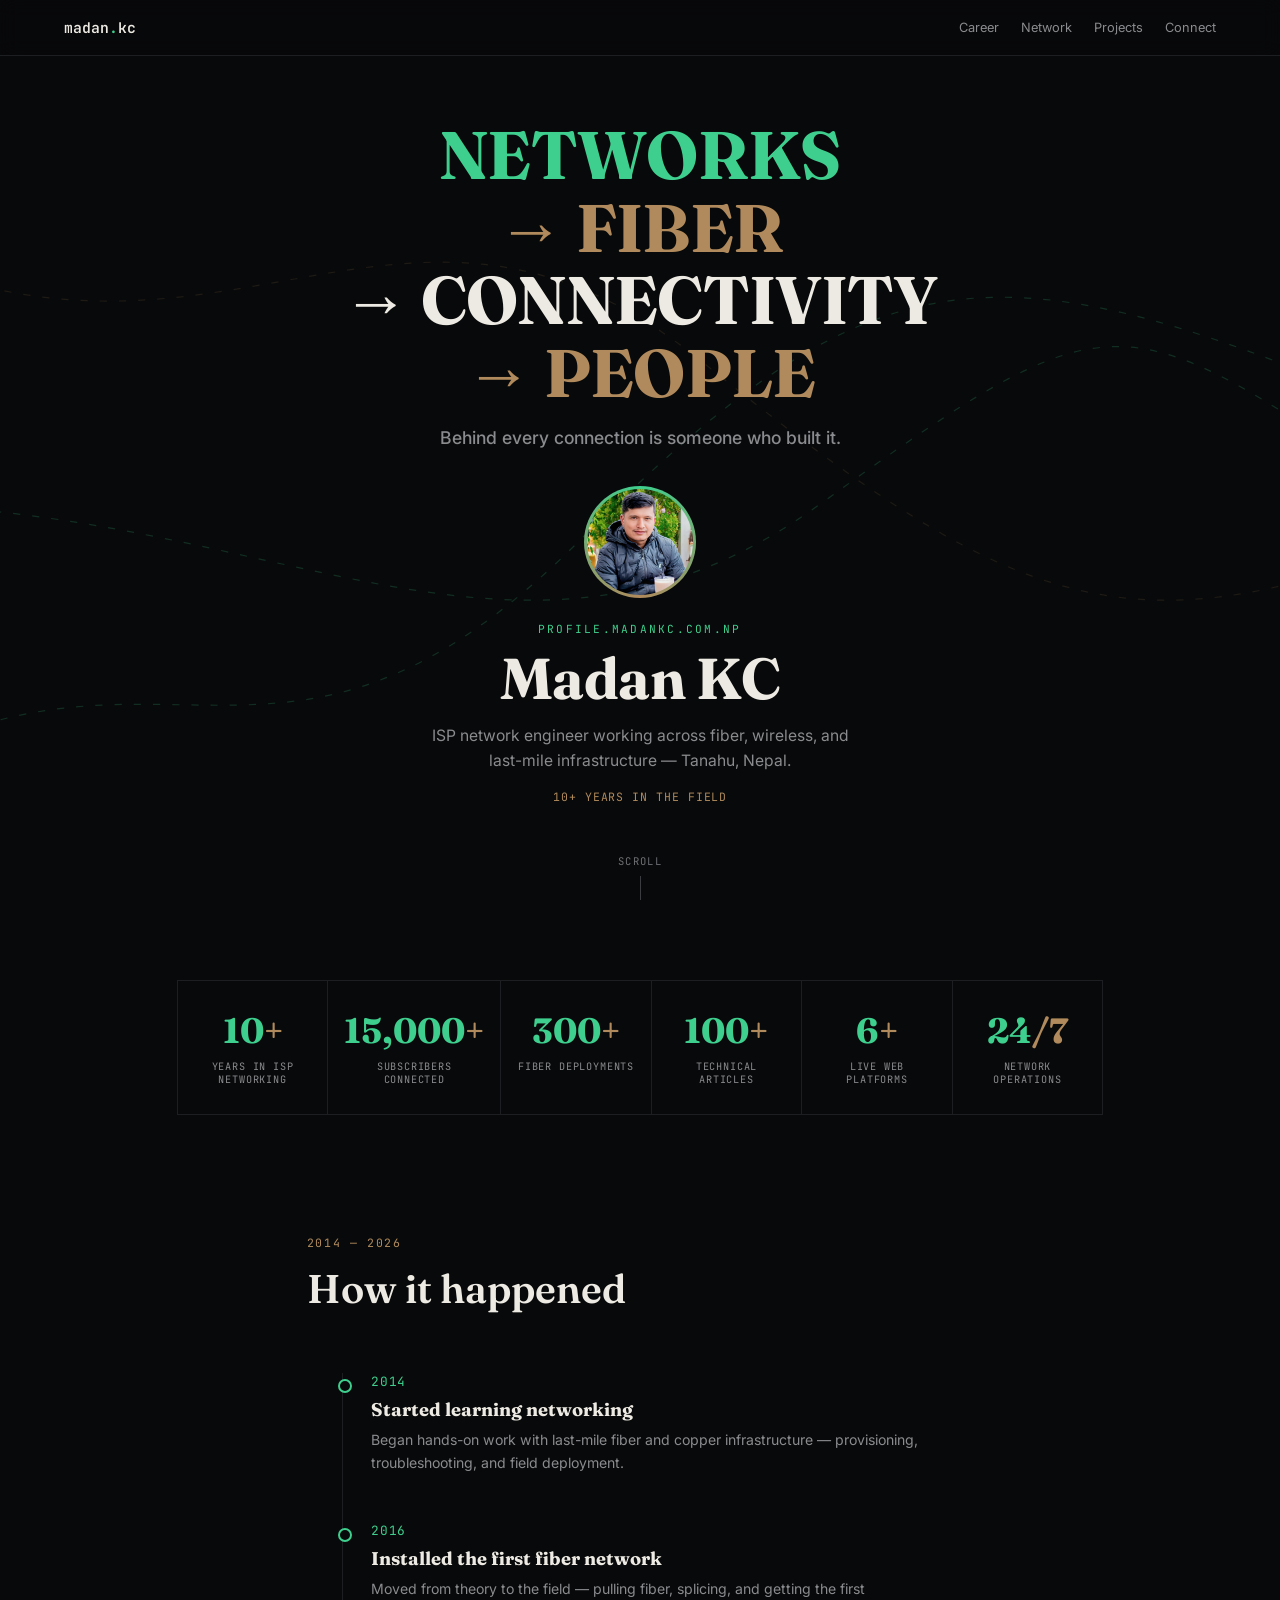
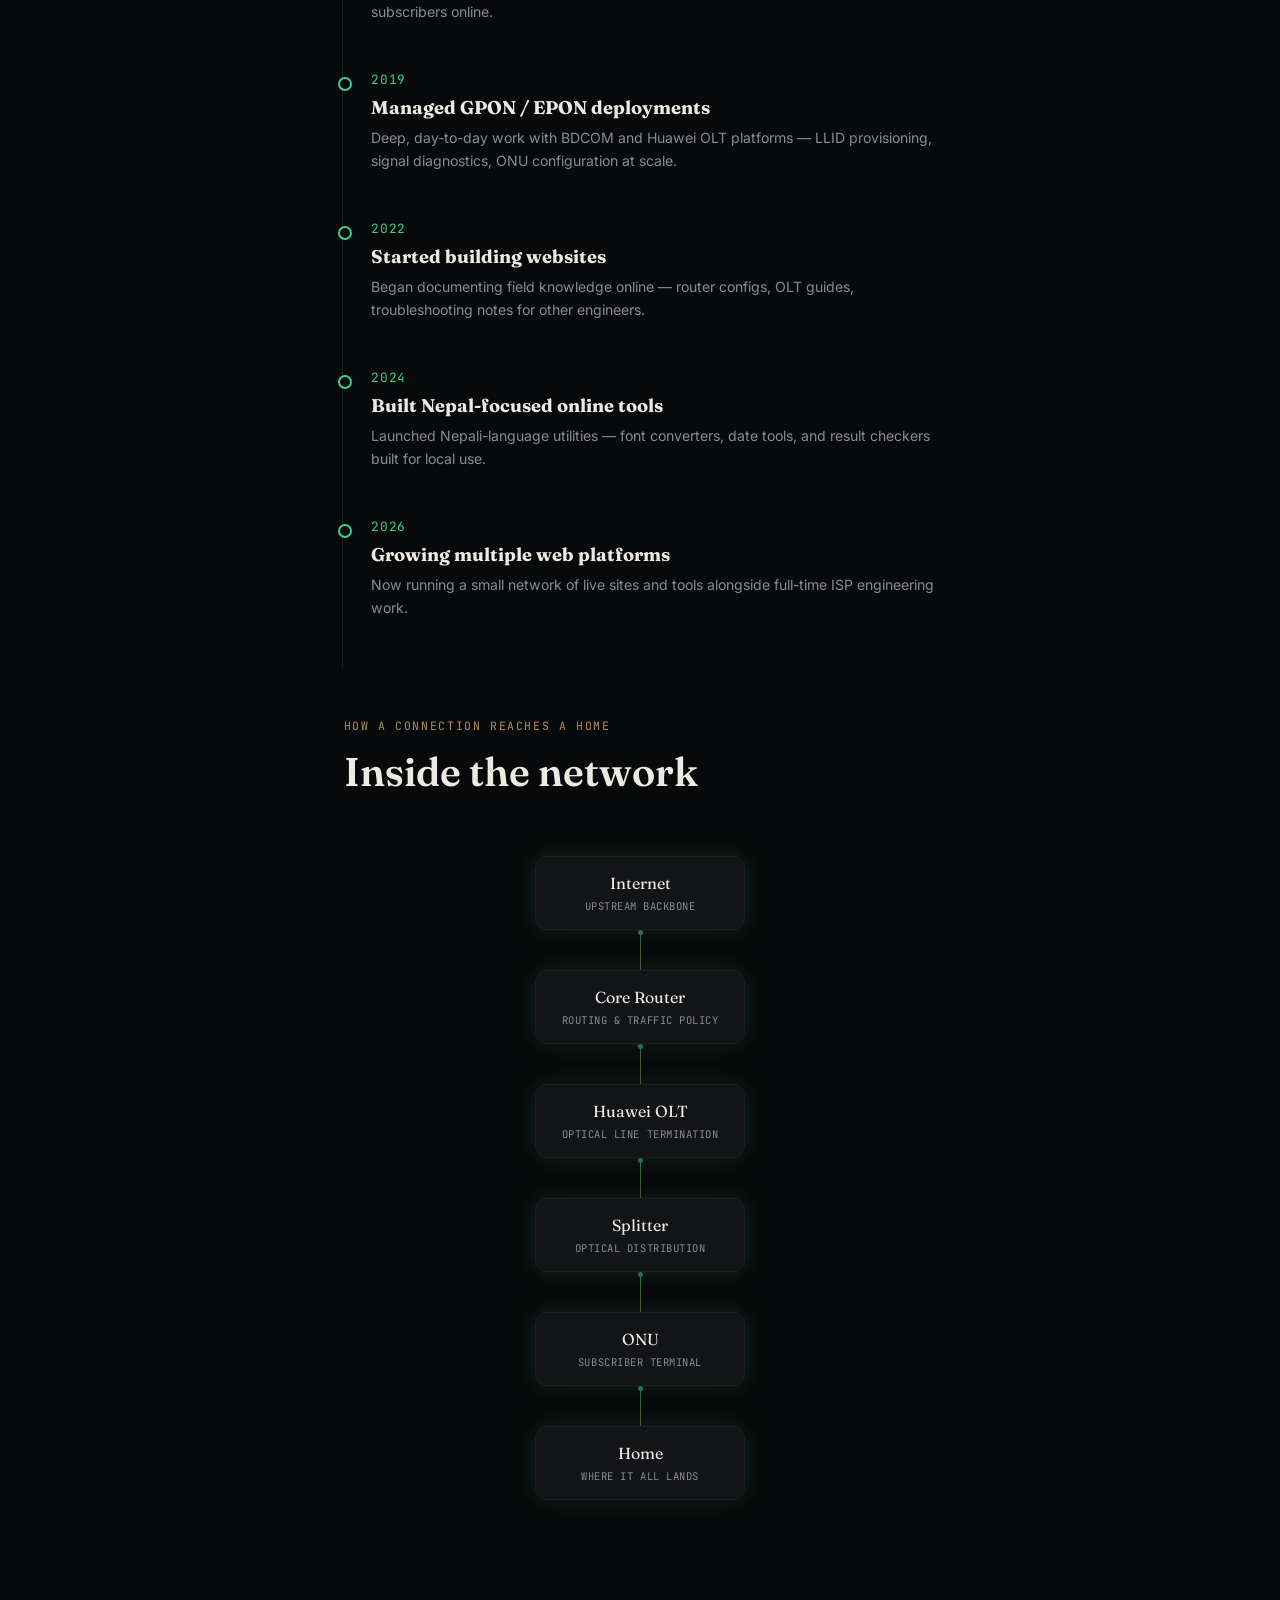
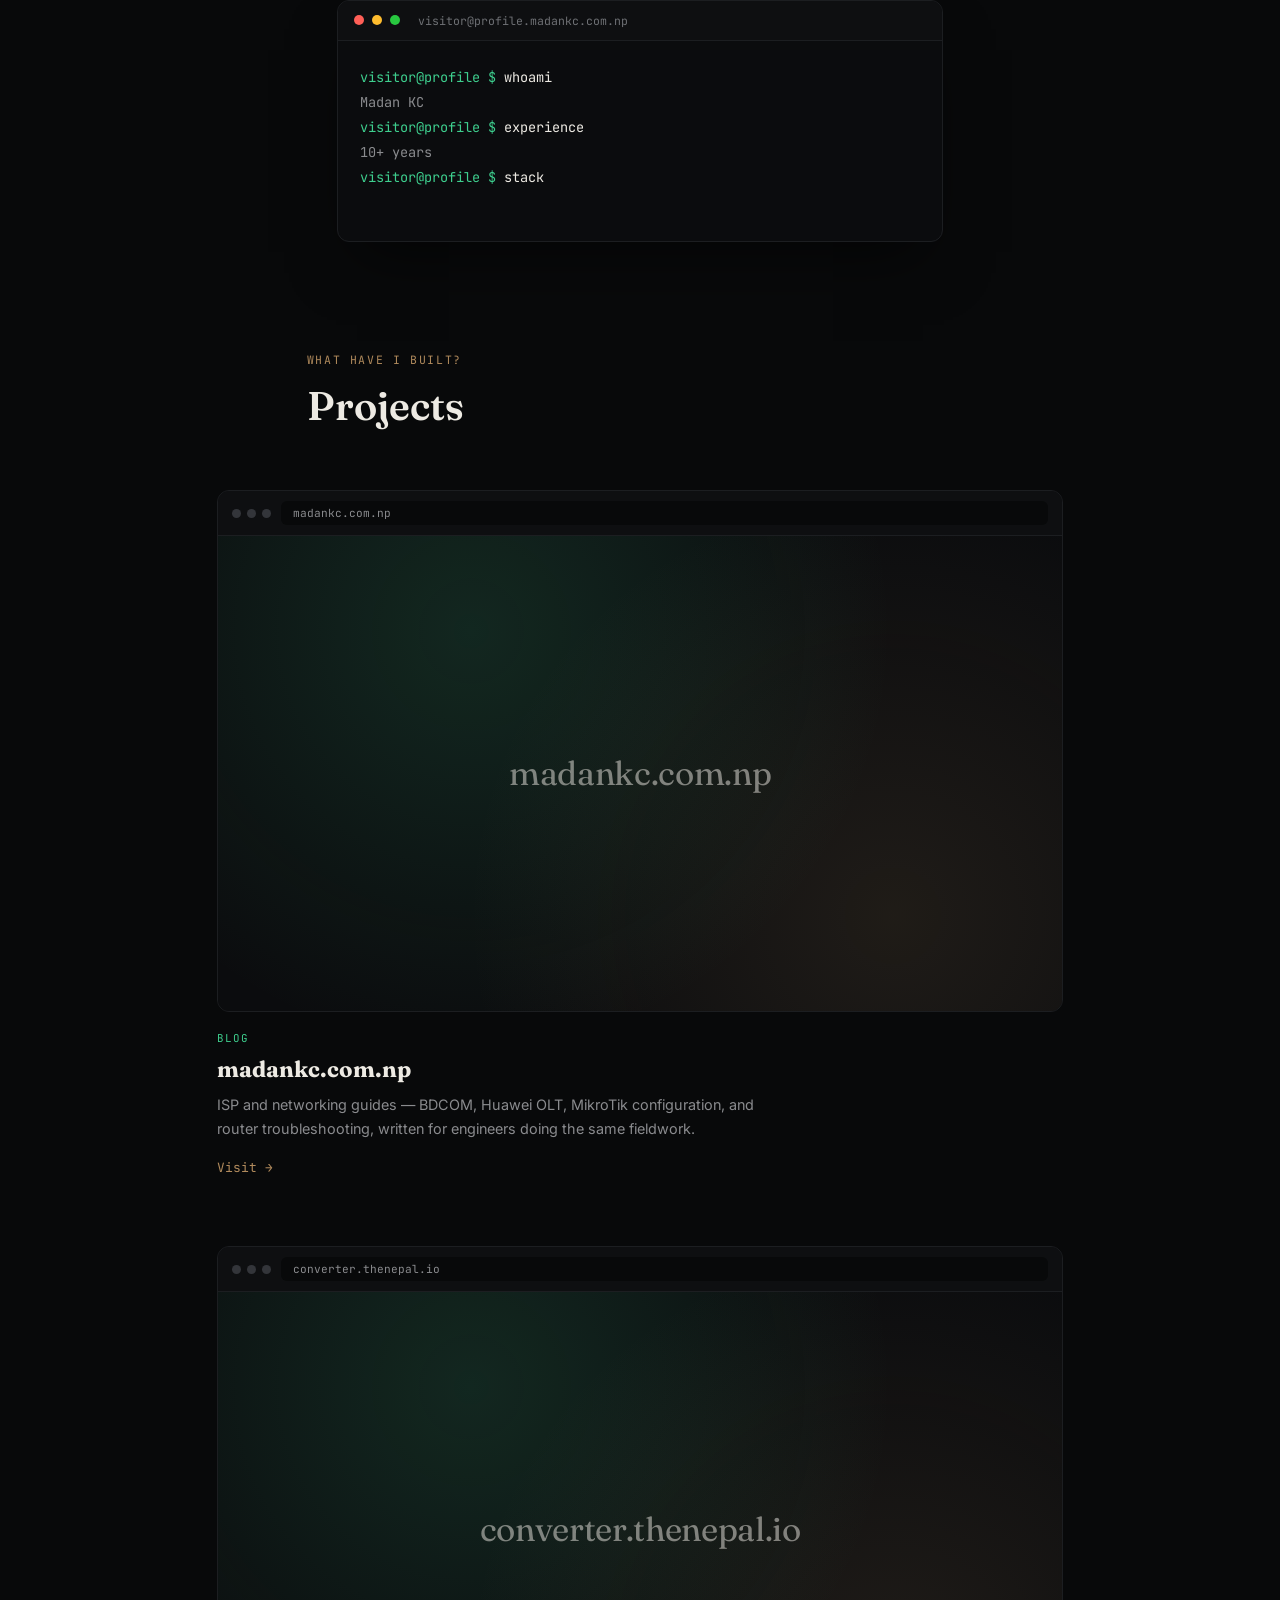
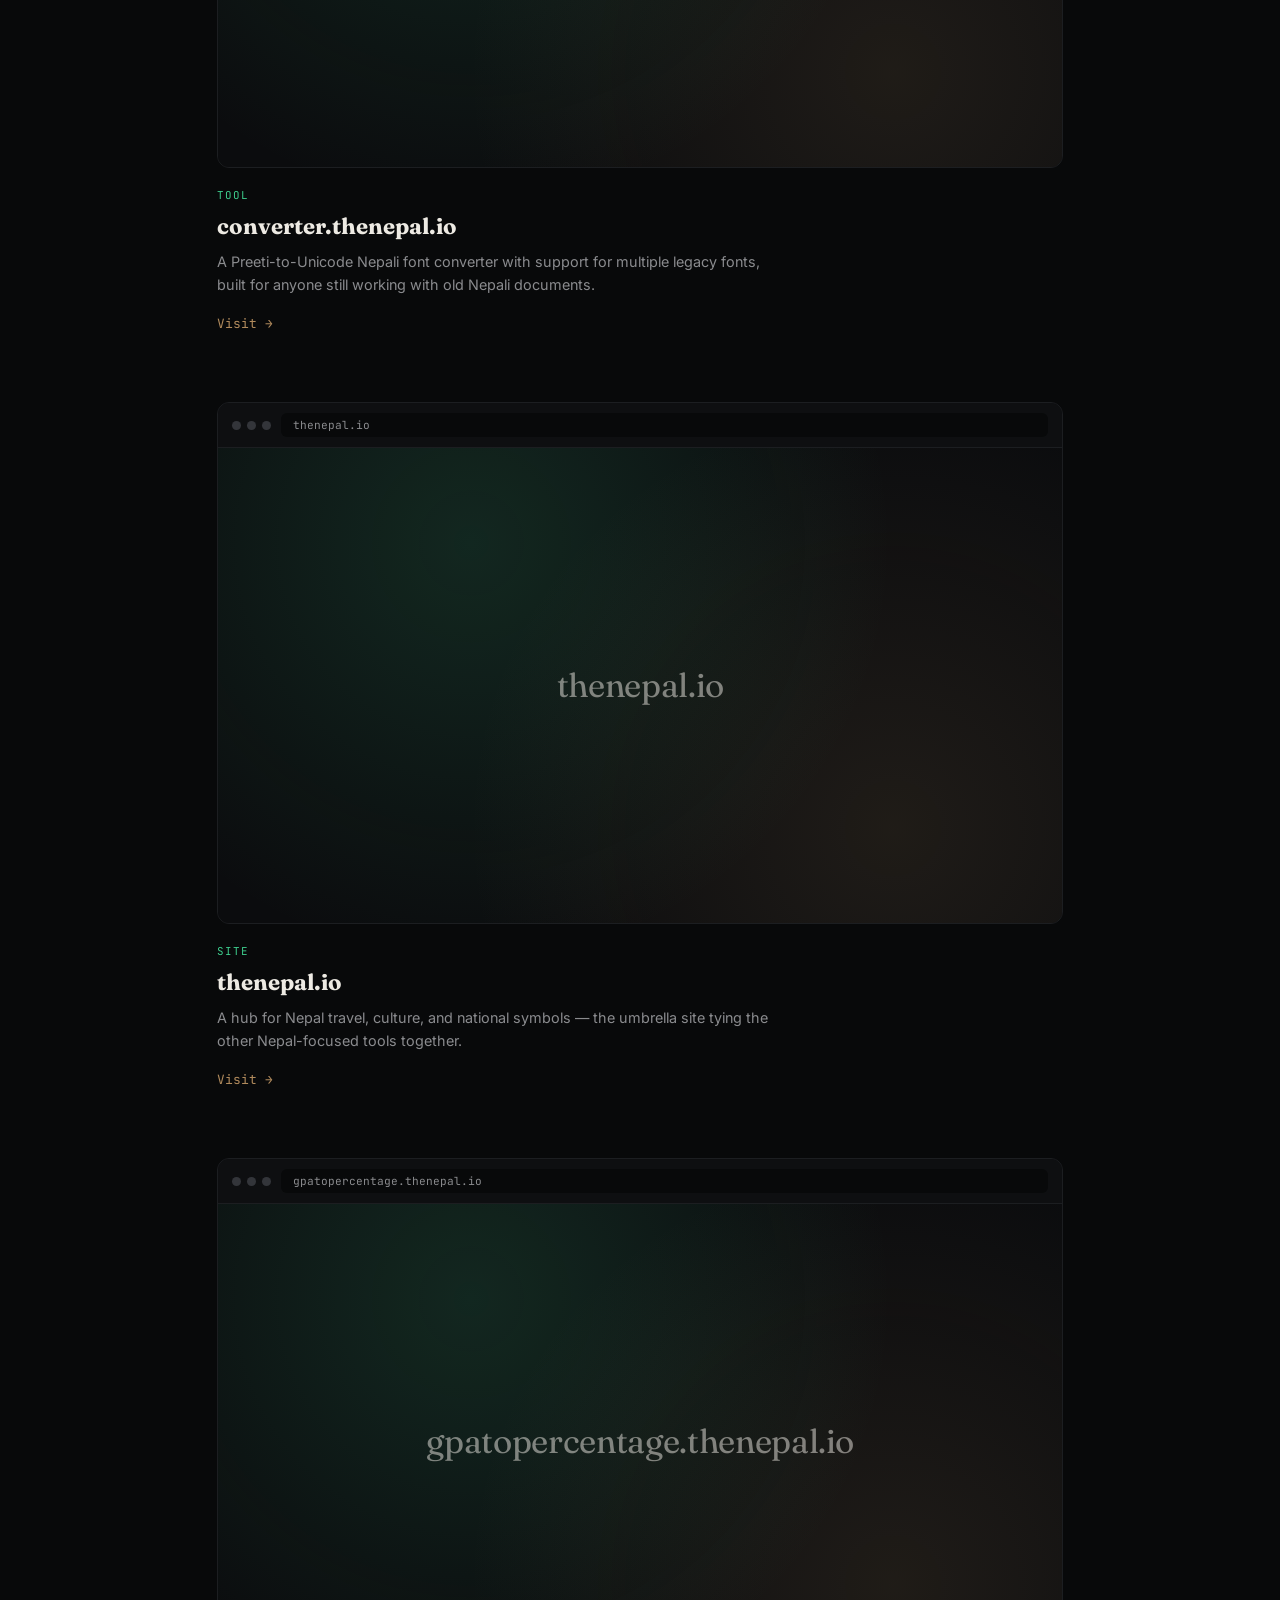
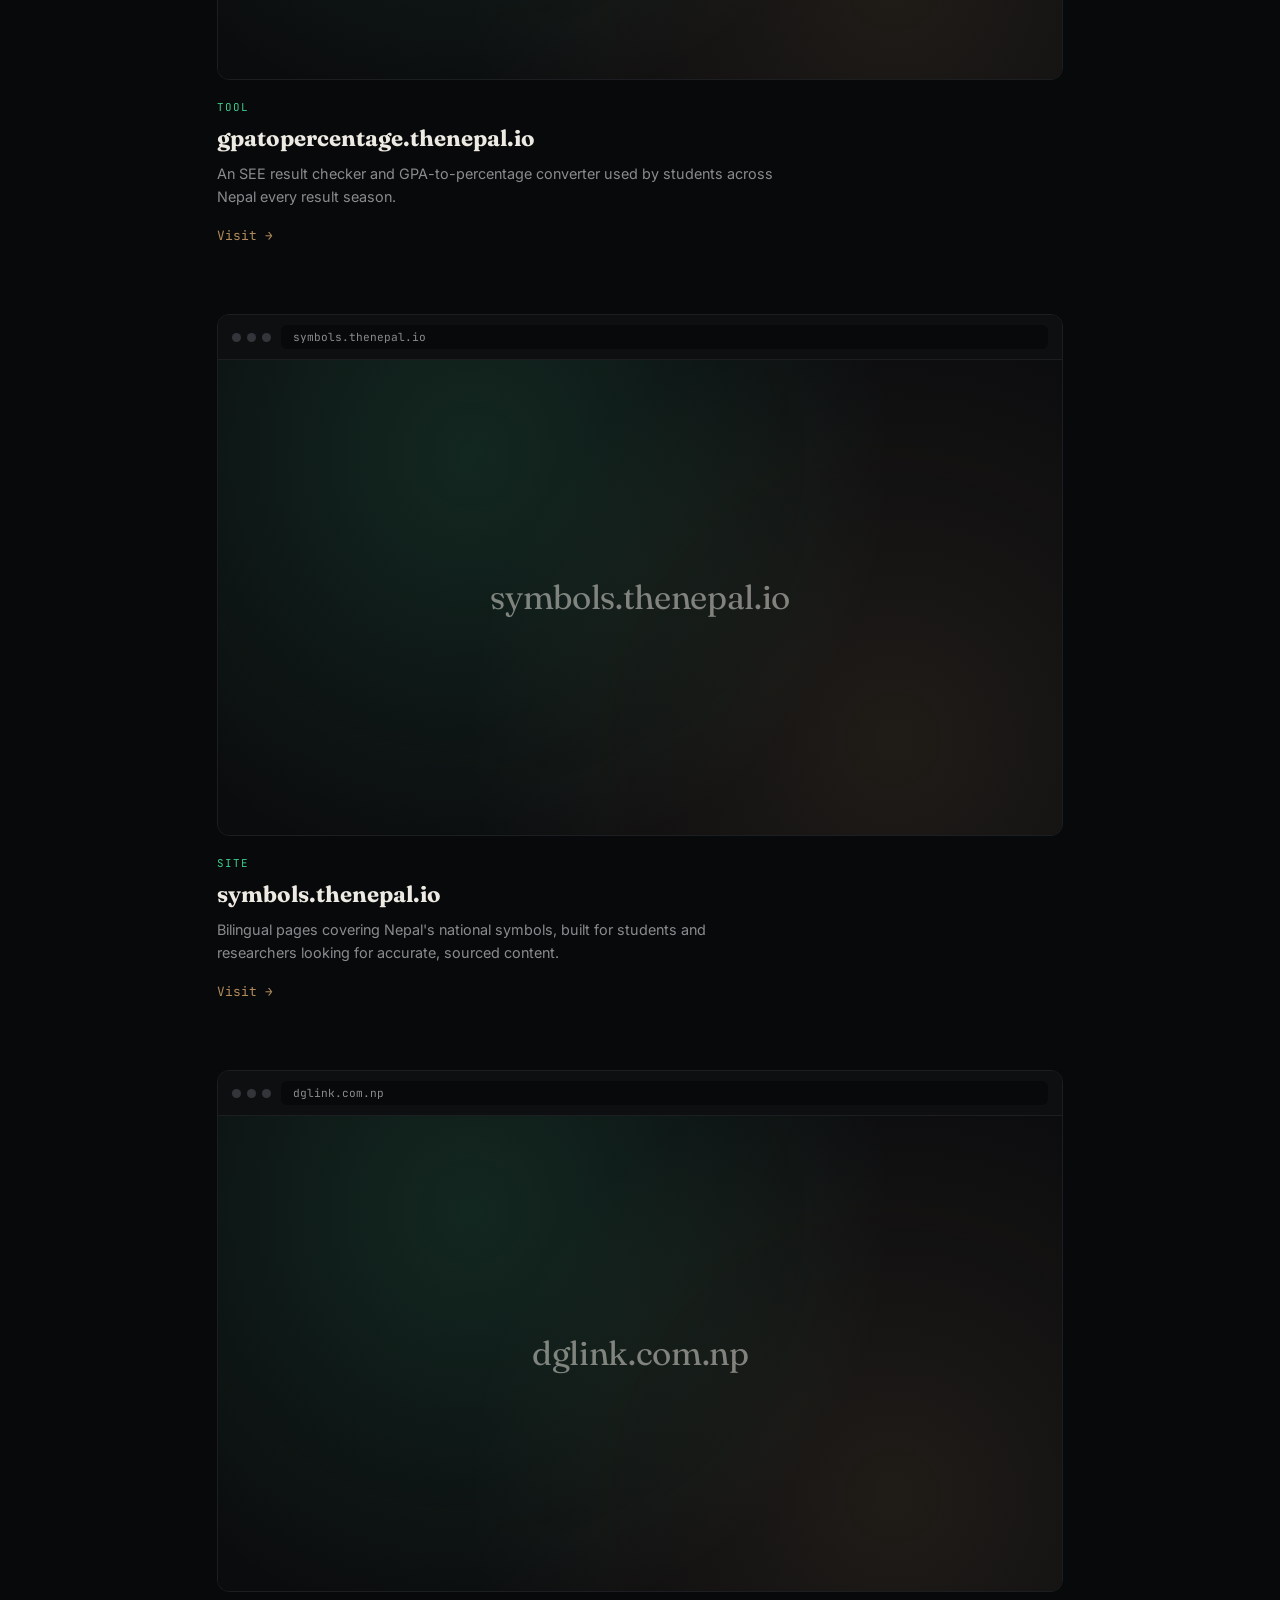
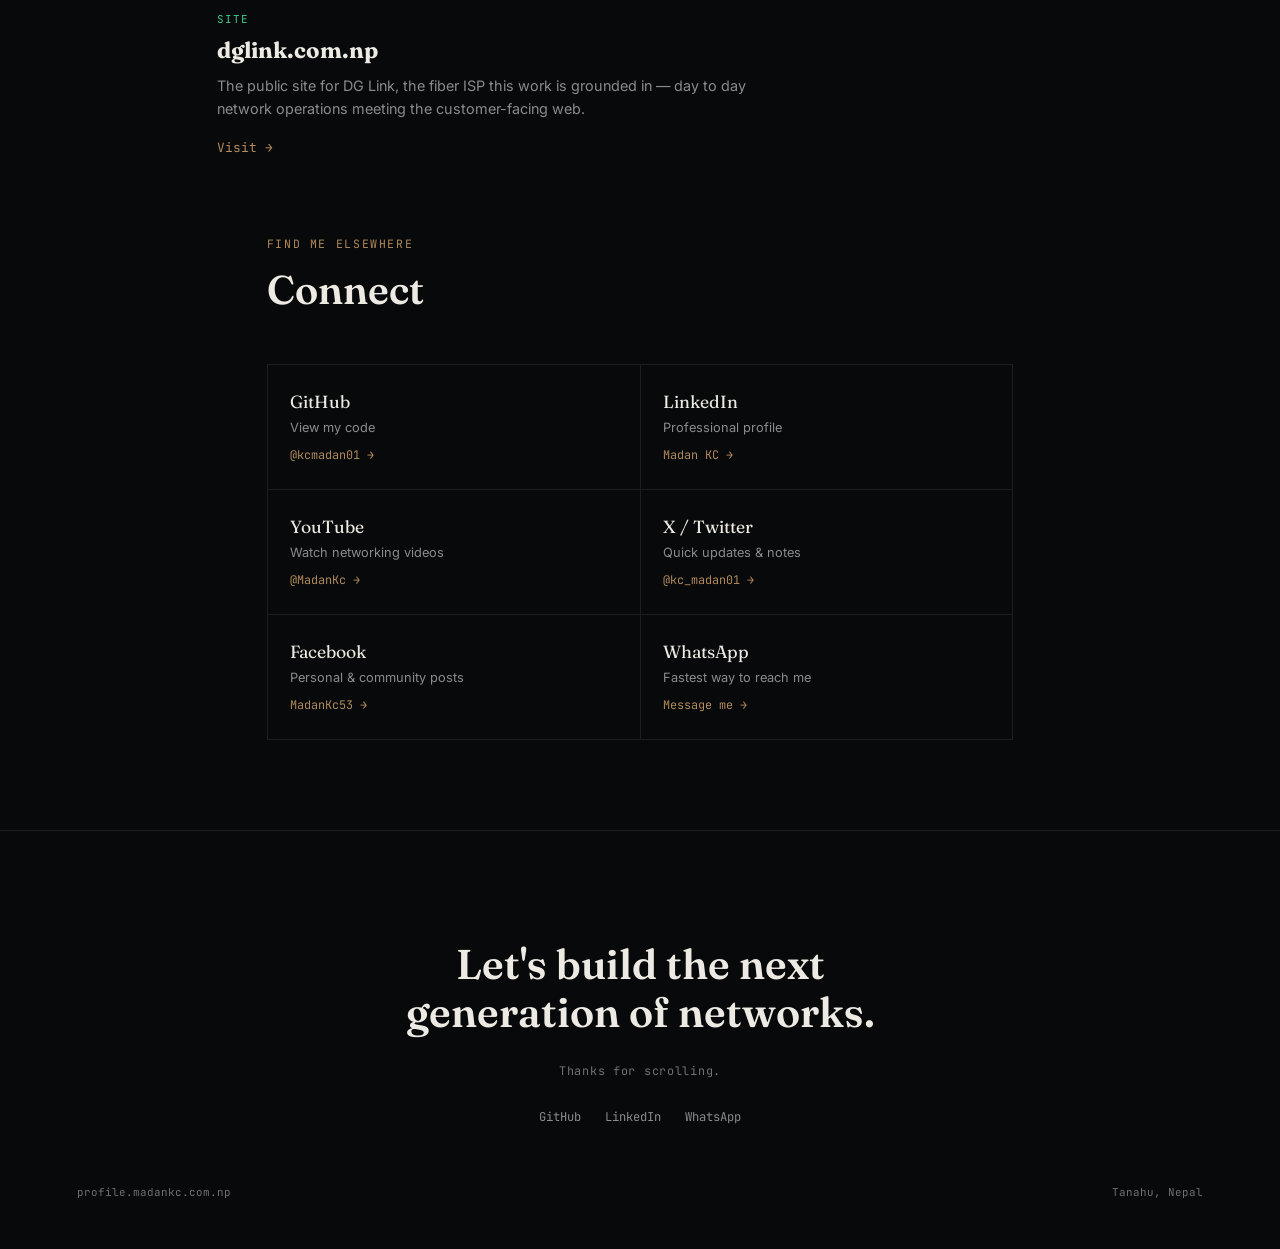
==== commit 9627e5ab: "Update profile.html" ====
--- a/test/profile.html
+++ b/test/profile.html
@@ -28,215 +28,163 @@
   ::selection{background:var(--green);color:#08090A;}
   a:focus-visible, button:focus-visible{outline:2px solid var(--green);outline-offset:3px;}
 
-  @supports not (animation-timeline: view()){
-    .plane, .fold-in, .word-line, .diagram-node, .stat-card{opacity:1 !important;transform:none !important;filter:none !important;}
-  }
+  /* Universal reveal system — IntersectionObserver driven, works in every browser, cheap on the main thread */
+  .reveal{opacity:0;transform:translateY(22px);transition:opacity .55s cubic-bezier(.2,.7,.3,1), transform .55s cubic-bezier(.2,.7,.3,1);will-change:opacity,transform;}
+  .reveal.visible{opacity:1;transform:translateY(0);}
   @media (prefers-reduced-motion: reduce){
-    *{animation-duration:.001ms !important;animation-iteration-count:1 !important;transition-duration:.001ms !important;scroll-behavior:auto !important;}
+    html{scroll-behavior:auto;}
+    .reveal{transition:none !important;opacity:1 !important;transform:none !important;}
+    *{animation-duration:.001ms !important;animation-iteration-count:1 !important;}
   }
 
   /* ================= SCROLL PROGRESS ================= */
   .progress-rail{position:fixed;top:0;left:0;height:2px;width:100%;background:transparent;z-index:100;}
-  .progress-fill{height:100%;width:0%;background:linear-gradient(90deg,var(--green),var(--brass));animation:growProgress linear;animation-timeline:scroll(root);}
-  @keyframes growProgress{from{width:0%;}to{width:100%;}}
+  .progress-fill{height:100%;width:0%;background:linear-gradient(90deg,var(--green),var(--brass));}
 
   /* ================= NAV ================= */
   nav{
     position:fixed;top:0;left:0;right:0;z-index:50;
-    display:flex;justify-content:space-between;align-items:center;
-    padding:20px 6vw;backdrop-filter:blur(10px);
+    display:flex;justify-content:space-between;align-items:center;flex-wrap:wrap;gap:10px;
+    padding:18px 5vw;backdrop-filter:blur(10px);
     background:rgba(8,9,10,.55);border-bottom:1px solid var(--line);
   }
-  .brand{font-family:'JetBrains Mono',monospace;font-weight:600;font-size:.92rem;}
+  .brand{font-family:'JetBrains Mono',monospace;font-weight:600;font-size:.92rem;white-space:nowrap;}
   .brand .dot{color:var(--green);}
-  .nav-links{display:flex;gap:26px;font-size:.8rem;color:var(--dim2);}
-  .nav-links a{color:var(--dim2);text-decoration:none;transition:color .2s;}
+  .nav-links{display:flex;gap:22px;font-size:.8rem;color:var(--dim2);flex-wrap:wrap;}
+  .nav-links a{color:var(--dim2);text-decoration:none;transition:color .2s;white-space:nowrap;}
   .nav-links a:hover{color:var(--bone);}
   @media(max-width:700px){.nav-links{display:none;}}
 
-  /* ================= STORY HERO (word-by-word discovery) ================= */
-  .story-zone{position:relative;background:var(--bg);}
-  .story-track{height:600vh;position:relative;}
-  .story-rig{position:sticky;top:0;height:100vh;overflow:hidden;display:flex;align-items:center;justify-content:center;}
-
-  .fiber-bg{position:absolute;inset:0;z-index:0;}
+  /* ================= HERO ================= */
+  .hero{position:relative;min-height:100vh;display:flex;flex-direction:column;align-items:center;justify-content:center;text-align:center;padding:120px 6vw 60px;overflow:hidden;}
+  .fiber-bg{position:absolute;inset:0;z-index:0;pointer-events:none;}
   .fiber-bg svg{width:100%;height:100%;}
-  .fiber-path{fill:none;stroke:var(--green);stroke-width:1;opacity:.22;stroke-dasharray:6 10;animation:dashFlow 12s linear infinite;}
-  .fiber-path.b{stroke:var(--brass);animation-duration:16s;opacity:.16;}
+  .fiber-path{fill:none;stroke:var(--green);stroke-width:1;opacity:.18;stroke-dasharray:6 10;animation:dashFlow 14s linear infinite;}
+  .fiber-path.b{stroke:var(--brass);animation-duration:18s;opacity:.13;}
   @keyframes dashFlow{to{stroke-dashoffset:-400;}}
-  .noise-overlay{position:absolute;inset:0;z-index:1;opacity:.04;pointer-events:none;
-    background-image:url("data:image/svg+xml,%3Csvg xmlns='http://www.w3.org/2000/svg' width='120' height='120'%3E%3Cfilter id='n'%3E%3CfeTurbulence type='fractalNoise' baseFrequency='0.9' numOctaves='2' stitchTiles='stitch'/%3E%3C/filter%3E%3Crect width='100%25' height='100%25' filter='url(%23n)'/%3E%3C/svg%3E");}
-
-  .word-line{
-    position:absolute;top:50%;left:50%;
-    transform:translate(-50%,-50%);
-    font-family:'Fraunces',serif;font-weight:700;
-    font-size:clamp(2.6rem,9vw,7rem);letter-spacing:-.01em;
-    text-align:center;white-space:nowrap;z-index:2;
-    animation-name:wordReveal;animation-timeline:view();
-    animation-range:entry 0% exit 100%;animation-fill-mode:both;animation-duration:1ms;
-  }
-  @keyframes wordReveal{
-    0%   { opacity:0; transform:translate(-50%,-50%) translateY(50px) scale(.92); filter:blur(6px); }
-    35%  { opacity:1; transform:translate(-50%,-50%) translateY(0) scale(1); filter:blur(0); }
-    70%  { opacity:1; transform:translate(-50%,-50%) translateY(0) scale(1); filter:blur(0); }
-    100% { opacity:0; transform:translate(-50%,-50%) translateY(-50px) scale(1.04); filter:blur(4px); }
-  }
-  .w-networks{color:var(--green);}
-  .w-fiber{color:var(--brass);}
-  .w-people{font-size:clamp(1.1rem,2.6vw,1.6rem);font-family:'Inter',sans-serif;font-weight:500;color:var(--dim2);white-space:normal;max-width:560px;line-height:1.6;}
-  .w-line{width:1px;height:60px;background:linear-gradient(var(--dim),transparent);position:absolute;top:50%;left:50%;transform:translate(-50%,-10%);}
-
-  /* final anchor: name + photo */
-  .word-anchor{z-index:3;}
+
+  .word-stack{position:relative;z-index:2;display:flex;flex-direction:column;align-items:center;gap:2px;margin-bottom:34px;}
+  .word-row{font-family:'Fraunces',serif;font-weight:700;font-size:clamp(1.6rem,6vw,4.2rem);letter-spacing:-.01em;line-height:1.05;transition-delay:calc(var(--i) * 90ms);}
+  .word-row.c1{color:var(--green);}
+  .word-row.c2{color:var(--brass);}
+  .word-row.c3{color:var(--bone);}
+  .word-sub{font-family:'Inter',sans-serif;font-weight:500;font-size:clamp(.92rem,2vw,1.1rem);color:var(--dim2);max-width:480px;line-height:1.6;margin-top:14px;transition-delay:calc(var(--i) * 90ms);}
+
   .portrait-ring{
-    width:118px;height:118px;border-radius:50%;
-    margin:0 auto 26px;position:relative;
+    width:112px;height:112px;border-radius:50%;
+    margin:0 auto 24px;position:relative;z-index:2;
     background:conic-gradient(from 0deg,var(--green),var(--brass),var(--green));
-    padding:3px;animation:ringSpin 6s linear infinite;
+    padding:3px;animation:ringSpin 7s linear infinite;
   }
   @keyframes ringSpin{to{transform:rotate(360deg);}}
   .portrait-ring .inner{
     width:100%;height:100%;border-radius:50%;overflow:hidden;
     background:var(--panel);display:flex;align-items:center;justify-content:center;
-    animation:ringSpinCounter 6s linear infinite;
+    animation:ringSpinCounter 7s linear infinite;
   }
   @keyframes ringSpinCounter{to{transform:rotate(-360deg);}}
   .portrait-ring .inner img{width:100%;height:100%;object-fit:cover;}
-  .portrait-ring .initials{font-family:'Fraunces',serif;font-weight:700;font-size:2.1rem;color:var(--bone);}
-
-  .eyebrow{
-    font-family:'JetBrains Mono',monospace;font-size:.72rem;letter-spacing:.2em;text-transform:uppercase;
-    color:var(--green);margin-bottom:16px;text-align:center;
-  }
-  .anchor-name{font-family:'Fraunces',serif;font-weight:700;font-size:clamp(2.2rem,6vw,4.2rem);line-height:1.02;letter-spacing:-.01em;text-align:center;}
-  .anchor-role{margin-top:14px;font-size:1rem;color:var(--dim2);max-width:460px;text-align:center;line-height:1.6;margin-left:auto;margin-right:auto;}
-  .anchor-exp{margin-top:18px;font-family:'JetBrains Mono',monospace;font-size:.74rem;color:var(--brass);letter-spacing:.08em;text-align:center;}
-
-  .scroll-cue{
-    position:absolute;bottom:5vh;left:50%;transform:translateX(-50%);
-    font-family:'JetBrains Mono',monospace;font-size:.68rem;letter-spacing:.14em;text-transform:uppercase;
-    color:var(--dim);z-index:6;display:flex;flex-direction:column;align-items:center;gap:8px;
-  }
-  .scroll-cue .stem{width:1px;height:26px;background:var(--dim);opacity:.5;animation:pulse 1.8s ease-in-out infinite;}
+  .portrait-ring .initials{font-family:'Fraunces',serif;font-weight:700;font-size:2rem;color:var(--bone);}
+
+  .eyebrow{font-family:'JetBrains Mono',monospace;font-size:.7rem;letter-spacing:.2em;text-transform:uppercase;color:var(--green);margin-bottom:14px;z-index:2;position:relative;}
+  .anchor-name{font-family:'Fraunces',serif;font-weight:700;font-size:clamp(2rem,5.5vw,3.6rem);line-height:1.02;letter-spacing:-.01em;z-index:2;position:relative;}
+  .anchor-role{margin-top:14px;font-size:.98rem;color:var(--dim2);max-width:440px;line-height:1.6;z-index:2;position:relative;}
+  .anchor-exp{margin-top:16px;font-family:'JetBrains Mono',monospace;font-size:.72rem;color:var(--brass);letter-spacing:.08em;z-index:2;position:relative;}
+
+  .scroll-cue{margin-top:50px;font-family:'JetBrains Mono',monospace;font-size:.66rem;letter-spacing:.14em;text-transform:uppercase;color:var(--dim);z-index:2;display:flex;flex-direction:column;align-items:center;gap:8px;}
+  .scroll-cue .stem{width:1px;height:24px;background:var(--dim);opacity:.5;animation:pulse 1.8s ease-in-out infinite;}
   @keyframes pulse{0%,100%{opacity:.2;}50%{opacity:.7;}}
 
   /* ================= SECTION SHARED ================= */
   .section-head{max-width:820px;margin:0 auto;padding:0 6vw;text-align:left;}
-  .section-label{
-    font-family:'JetBrains Mono',monospace;font-size:.72rem;letter-spacing:.14em;text-transform:uppercase;
-    color:var(--brass);margin-bottom:14px;
-  }
-  .section-head h2{font-family:'Fraunces',serif;font-size:clamp(1.8rem,4vw,2.5rem);font-weight:600;margin-bottom:70px;}
+  .section-label{font-family:'JetBrains Mono',monospace;font-size:.72rem;letter-spacing:.14em;text-transform:uppercase;color:var(--brass);margin-bottom:14px;}
+  .section-head h2{font-family:'Fraunces',serif;font-size:clamp(1.8rem,4vw,2.5rem);font-weight:600;margin-bottom:60px;}
 
   /* ================= STATS ================= */
-  .stats-section{padding:40px 6vw 100px;max-width:1080px;margin:0 auto;}
+  .stats-section{padding:20px 6vw 90px;max-width:1080px;margin:0 auto;}
   .stats-grid{display:grid;grid-template-columns:repeat(6,1fr);border-top:1px solid var(--line);border-left:1px solid var(--line);}
   @media(max-width:900px){.stats-grid{grid-template-columns:repeat(3,1fr);}}
   @media(max-width:520px){.stats-grid{grid-template-columns:repeat(2,1fr);}}
-  .stat-card{border-right:1px solid var(--line);border-bottom:1px solid var(--line);padding:30px 18px;text-align:center;
-    animation-name:statPop;animation-timeline:view();animation-range:entry 20% cover 40%;animation-fill-mode:both;animation-duration:1ms;}
-  @keyframes statPop{from{opacity:0;transform:translateY(14px);}to{opacity:1;transform:translateY(0);}}
-  .stat-num{font-family:'Fraunces',serif;font-weight:700;font-size:clamp(1.6rem,3.4vw,2.3rem);color:var(--green);}
+  .stat-card{border-right:1px solid var(--line);border-bottom:1px solid var(--line);padding:28px 16px;text-align:center;}
+  .stat-num{font-family:'Fraunces',serif;font-weight:700;font-size:clamp(1.5rem,3.2vw,2.2rem);color:var(--green);}
   .stat-num .suffix{color:var(--brass);}
-  .stat-label{margin-top:8px;font-family:'JetBrains Mono',monospace;font-size:.66rem;letter-spacing:.08em;text-transform:uppercase;color:var(--dim2);}
+  .stat-label{margin-top:8px;font-family:'JetBrains Mono',monospace;font-size:.64rem;letter-spacing:.08em;text-transform:uppercase;color:var(--dim2);}
 
   /* ================= STORY TIMELINE ================= */
   .timeline{max-width:760px;margin:0 auto;padding:0 6vw 40px;position:relative;}
   .timeline::before{content:"";position:absolute;left:calc(6vw + 5px);top:0;bottom:40px;width:1px;background:var(--line);}
-  .fold-in{
-    position:relative;padding-left:34px;margin-bottom:52px;
-    animation:unfold linear both;animation-timeline:view();animation-range:entry 0% cover 35%;
-  }
-  .fold-in::before{content:"";position:absolute;left:1px;top:6px;width:10px;height:10px;border-radius:50%;background:var(--bg);border:2px solid var(--green);}
-  @keyframes unfold{ from{ transform:translateY(20px); opacity:0; } to{ transform:translateY(0); opacity:1; } }
-  .fold-in .year{font-family:'JetBrains Mono',monospace;color:var(--green);font-size:.8rem;letter-spacing:.06em;margin-bottom:8px;}
-  .fold-in h3{font-family:'Fraunces',serif;font-size:1.2rem;margin-bottom:8px;}
-  .fold-in p{color:var(--dim2);font-size:.9rem;line-height:1.6;}
+  .tl-item{position:relative;padding-left:34px;margin-bottom:48px;}
+  .tl-item::before{content:"";position:absolute;left:1px;top:6px;width:10px;height:10px;border-radius:50%;background:var(--bg);border:2px solid var(--green);}
+  .tl-item .year{font-family:'JetBrains Mono',monospace;color:var(--green);font-size:.8rem;letter-spacing:.06em;margin-bottom:8px;}
+  .tl-item h3{font-family:'Fraunces',serif;font-size:1.15rem;margin-bottom:8px;}
+  .tl-item p{color:var(--dim2);font-size:.88rem;line-height:1.6;}
 
   /* ================= NETWORK DIAGRAM ================= */
-  .diagram-section{padding:20px 6vw 100px;max-width:900px;margin:0 auto;}
+  .diagram-section{padding:10px 6vw 90px;max-width:900px;margin:0 auto;}
   .diagram-track{display:flex;flex-direction:column;align-items:center;gap:0;}
-  .diagram-node{
-    display:flex;flex-direction:column;align-items:center;gap:6px;padding:18px 26px;
-    border:1px solid var(--line);border-radius:12px;background:var(--panel);min-width:220px;text-align:center;
-    animation-name:nodeGlow;animation-timeline:view();animation-range:entry 10% cover 45%;animation-fill-mode:both;animation-duration:1ms;
-  }
-  @keyframes nodeGlow{
-    0%{ opacity:0; transform:scale(.92); box-shadow:0 0 0 rgba(62,207,142,0); }
-    60%{ opacity:1; transform:scale(1); box-shadow:0 0 26px rgba(62,207,142,.18); }
-    100%{ opacity:1; transform:scale(1); box-shadow:0 0 10px rgba(62,207,142,.08); }
-  }
-  .diagram-node .dname{font-family:'Fraunces',serif;font-size:1.05rem;}
-  .diagram-node .drole{font-family:'JetBrains Mono',monospace;font-size:.68rem;color:var(--dim2);letter-spacing:.05em;text-transform:uppercase;}
-  .diagram-link{width:1px;height:46px;background:linear-gradient(var(--green),var(--brass));position:relative;opacity:.5;}
-  .diagram-link::after{
-    content:"";position:absolute;left:-2px;top:0;width:5px;height:5px;border-radius:50%;background:var(--green);
-    animation:packetTravel 1.6s linear infinite;
-  }
+  .diagram-node{display:flex;flex-direction:column;align-items:center;gap:6px;padding:16px 24px;border:1px solid var(--line);border-radius:12px;background:var(--panel);min-width:210px;text-align:center;}
+  .diagram-node.visible{box-shadow:0 0 22px rgba(62,207,142,.14);}
+  .diagram-node .dname{font-family:'Fraunces',serif;font-size:1rem;}
+  .diagram-node .drole{font-family:'JetBrains Mono',monospace;font-size:.66rem;color:var(--dim2);letter-spacing:.05em;text-transform:uppercase;}
+  .diagram-link{width:1px;height:40px;background:linear-gradient(var(--green),var(--brass));position:relative;opacity:.5;}
+  .diagram-link::after{content:"";position:absolute;left:-2px;top:0;width:5px;height:5px;border-radius:50%;background:var(--green);animation:packetTravel 1.6s linear infinite;}
   @keyframes packetTravel{from{top:0;opacity:1;}to{top:100%;opacity:.2;}}
 
   /* ================= TERMINAL ================= */
-  .terminal-section{padding:20px 6vw 110px;max-width:760px;margin:0 auto;}
+  .terminal-section{padding:10px 6vw 100px;max-width:760px;margin:0 auto;}
   .terminal{background:#0B0C0E;border:1px solid var(--line);border-radius:12px;overflow:hidden;box-shadow:0 30px 60px -20px rgba(0,0,0,.6);}
   .term-bar{display:flex;align-items:center;gap:8px;padding:12px 16px;border-bottom:1px solid var(--line);background:#0E0F11;}
   .term-dot{width:10px;height:10px;border-radius:50%;}
   .term-dot.r{background:#FF5F57;} .term-dot.y{background:#FEBC2E;} .term-dot.g{background:#28C840;}
   .term-title{margin-left:10px;font-family:'JetBrains Mono',monospace;font-size:.72rem;color:var(--dim);}
-  .term-body{padding:26px 24px;font-family:'JetBrains Mono',monospace;font-size:.86rem;line-height:1.9;min-height:220px;}
+  .term-body{padding:24px 22px;font-family:'JetBrains Mono',monospace;font-size:.85rem;line-height:1.85;min-height:200px;}
   .term-body .prompt{color:var(--green);}
   .term-body .cmd{color:var(--bone);}
-  .term-body .out{color:var(--dim2);padding-left:0;}
+  .term-body .out{color:var(--dim2);}
   .term-body .key{color:var(--brass);}
   .cursor-blink{display:inline-block;width:7px;height:1em;background:var(--green);vertical-align:text-bottom;animation:blink 1s step-end infinite;}
   @keyframes blink{50%{opacity:0;}}
 
-  /* ================= PROJECTS (browser mockups) ================= */
-  .projects-zone{padding:20px 0 40px;}
-  .proj-list{max-width:1000px;margin:0 auto;padding:0 6vw;display:flex;flex-direction:column;gap:90px;}
+  /* ================= PROJECTS ================= */
+  .projects-zone{padding:10px 0 30px;}
+  .proj-list{max-width:1000px;margin:0 auto;padding:0 6vw;display:flex;flex-direction:column;gap:70px;}
   .proj-item{display:grid;grid-template-columns:1fr;gap:20px;}
-  .browser-chrome{border:1px solid var(--line);border-radius:12px;overflow:hidden;background:var(--panel2);
-    animation:browserRise linear both;animation-timeline:view();animation-range:entry 0% cover 40%;}
-  @keyframes browserRise{from{opacity:0;transform:translateY(24px) scale(.98);}to{opacity:1;transform:translateY(0) scale(1);}}
+  .browser-chrome{border:1px solid var(--line);border-radius:12px;overflow:hidden;background:var(--panel2);}
   .chrome-bar{display:flex;align-items:center;gap:10px;padding:10px 14px;background:#0E0F11;border-bottom:1px solid var(--line);}
   .chrome-dots{display:flex;gap:6px;}
   .chrome-dots span{width:9px;height:9px;border-radius:50%;background:#33353A;}
   .chrome-url{flex:1;background:#08090A;border-radius:6px;padding:5px 12px;font-family:'JetBrains Mono',monospace;font-size:.7rem;color:var(--dim2);}
-  .chrome-screen{
-    aspect-ratio:16/9;display:flex;align-items:center;justify-content:center;
-    background:radial-gradient(circle at 30% 20%,rgba(62,207,142,.14),transparent 60%),
-               radial-gradient(circle at 80% 80%,rgba(176,138,92,.12),transparent 55%),#0B0C0E;
-  }
-  .chrome-screen .screen-mark{font-family:'Fraunces',serif;font-size:clamp(1.4rem,3.6vw,2.2rem);color:rgba(237,234,227,.5);letter-spacing:-.01em;}
+  .chrome-screen{aspect-ratio:16/9;display:flex;align-items:center;justify-content:center;background:radial-gradient(circle at 30% 20%,rgba(62,207,142,.14),transparent 60%),radial-gradient(circle at 80% 80%,rgba(176,138,92,.12),transparent 55%),#0B0C0E;}
+  .chrome-screen .screen-mark{font-family:'Fraunces',serif;font-size:clamp(1.3rem,3.4vw,2.1rem);color:rgba(237,234,227,.5);letter-spacing:-.01em;}
   .proj-meta .ptag{font-family:'JetBrains Mono',monospace;font-size:.68rem;color:var(--green);letter-spacing:.1em;text-transform:uppercase;margin-bottom:10px;}
-  .proj-meta h3{font-family:'Fraunces',serif;font-size:1.5rem;margin-bottom:10px;}
-  .proj-meta p{color:var(--dim2);font-size:.92rem;line-height:1.65;margin-bottom:16px;max-width:560px;}
-  .proj-meta a{color:var(--brass);font-size:.82rem;text-decoration:none;font-family:'JetBrains Mono',monospace;}
+  .proj-meta h3{font-family:'Fraunces',serif;font-size:1.4rem;margin-bottom:10px;}
+  .proj-meta p{color:var(--dim2);font-size:.9rem;line-height:1.6;margin-bottom:16px;max-width:560px;}
+  .proj-meta a{color:var(--brass);font-size:.8rem;text-decoration:none;font-family:'JetBrains Mono',monospace;}
   .proj-meta a:hover{color:var(--green);}
 
   /* ================= SOCIALS ================= */
-  .socials-section{padding:60px 6vw 100px;max-width:900px;margin:0 auto;}
-  .social-grid{display:grid;grid-template-columns:repeat(auto-fit,minmax(260px,1fr));gap:1px;background:var(--line);border:1px solid var(--line);}
-  .social-card{background:var(--bg);padding:28px 24px;display:flex;flex-direction:column;gap:8px;text-decoration:none;color:var(--bone);transition:background .2s;}
+  .socials-section{padding:50px 6vw 90px;max-width:900px;margin:0 auto;}
+  .social-grid{display:grid;grid-template-columns:repeat(auto-fit,minmax(250px,1fr));gap:1px;background:var(--line);border:1px solid var(--line);}
+  .social-card{background:var(--bg);padding:26px 22px;display:flex;flex-direction:column;gap:8px;text-decoration:none;color:var(--bone);transition:background .2s;}
   .social-card:hover{background:var(--panel);}
-  .social-card .sname{font-family:'Fraunces',serif;font-size:1.15rem;}
-  .social-card .sdesc{font-size:.82rem;color:var(--dim2);}
-  .social-card .sarrow{margin-top:6px;font-family:'JetBrains Mono',monospace;font-size:.76rem;color:var(--brass);}
+  .social-card .sname{font-family:'Fraunces',serif;font-size:1.1rem;}
+  .social-card .sdesc{font-size:.8rem;color:var(--dim2);}
+  .social-card .sarrow{margin-top:4px;font-family:'JetBrains Mono',monospace;font-size:.74rem;color:var(--brass);}
   .social-card:hover .sarrow{color:var(--green);}
 
   /* ================= FOOTER ================= */
-  .premium-footer{padding:140px 6vw 60px;text-align:center;border-top:1px solid var(--line);}
-  .premium-footer .fline{font-family:'Fraunces',serif;font-weight:600;font-size:clamp(1.6rem,4.2vw,2.8rem);line-height:1.15;}
-  .premium-footer .thanks{margin-top:30px;font-family:'JetBrains Mono',monospace;font-size:.76rem;color:var(--dim);letter-spacing:.06em;}
-  .footer-links{margin-top:34px;display:flex;justify-content:center;gap:26px;flex-wrap:wrap;font-family:'JetBrains Mono',monospace;font-size:.78rem;}
+  .premium-footer{padding:110px 6vw 50px;text-align:center;border-top:1px solid var(--line);}
+  .premium-footer .fline{font-family:'Fraunces',serif;font-weight:600;font-size:clamp(1.5rem,4vw,2.6rem);line-height:1.15;}
+  .premium-footer .thanks{margin-top:26px;font-family:'JetBrains Mono',monospace;font-size:.74rem;color:var(--dim);letter-spacing:.06em;}
+  .footer-links{margin-top:30px;display:flex;justify-content:center;gap:24px;flex-wrap:wrap;font-family:'JetBrains Mono',monospace;font-size:.76rem;}
   .footer-links a{color:var(--dim2);text-decoration:none;}
   .footer-links a:hover{color:var(--green);}
-  .foot-meta{margin-top:70px;display:flex;justify-content:space-between;flex-wrap:wrap;gap:12px;font-family:'JetBrains Mono',monospace;font-size:.7rem;color:var(--dim);}
+  .foot-meta{margin-top:60px;display:flex;justify-content:space-between;flex-wrap:wrap;gap:12px;font-family:'JetBrains Mono',monospace;font-size:.68rem;color:var(--dim);}
 </style>
 </head>
 <body>
 
-<div class="progress-rail"><div class="progress-fill"></div></div>
+<div class="progress-rail"><div class="progress-fill" id="progressFill"></div></div>
 
 <nav>
   <div class="brand">madan<span class="dot">.</span>kc</div>
@@ -248,92 +196,62 @@
   </div>
 </nav>
 
-<!-- ================= STORY HERO ================= -->
-<div class="story-zone">
-  <div class="story-track">
-    <div class="story-rig">
-
-      <div class="fiber-bg">
-        <svg viewBox="0 0 1200 800" preserveAspectRatio="xMidYMid slice">
-          <path class="fiber-path" d="M -50 650 C 200 500, 300 700, 550 450 S 900 200, 1250 350"/>
-          <path class="fiber-path b" d="M -50 200 C 250 350, 400 100, 650 300 S 1000 550, 1250 450"/>
-          <path class="fiber-path" d="M -50 420 C 300 420, 500 600, 750 420 S 1000 250, 1250 420"/>
-        </svg>
-      </div>
-      <div class="noise-overlay"></div>
-
-      <div class="word-line w-networks">NETWORKS</div>
-      <div class="word-line w-fiber">FIBER</div>
-      <div class="word-line" style="color:var(--bone);">CONNECTIVITY</div>
-      <div class="word-line w-fiber" style="color:var(--brass);">PEOPLE</div>
-      <div class="word-line w-people">Behind every connection<br>is someone who built it.</div>
-
-      <div class="word-line word-anchor">
-        <div class="portrait-ring">
-          <div class="inner">
-            <img src="/profile.jpeg" alt="Madan KC" onerror="this.parentElement.innerHTML='<span class=&quot;initials&quot;>MK</span>'">
-          </div>
-        </div>
-        <div class="eyebrow">profile.madankc.com.np</div>
-        <div class="anchor-name">Madan KC</div>
-        <p class="anchor-role">ISP network engineer working across fiber, wireless, and last-mile infrastructure — Tanahu, Nepal.</p>
-        <div class="anchor-exp">10+ YEARS IN THE FIELD</div>
-      </div>
-
-      <div class="scroll-cue"><span>scroll</span><span class="stem"></span></div>
-    </div>
-  </div>
-</div>
+<!-- ================= HERO ================= -->
+<section class="hero">
+  <div class="fiber-bg">
+    <svg viewBox="0 0 1200 800" preserveAspectRatio="xMidYMid slice">
+      <path class="fiber-path" d="M -50 650 C 200 500, 300 700, 550 450 S 900 200, 1250 350"/>
+      <path class="fiber-path b" d="M -50 200 C 250 350, 400 100, 650 300 S 1000 550, 1250 450"/>
+      <path class="fiber-path" d="M -50 420 C 300 420, 500 600, 750 420 S 1000 250, 1250 420"/>
+    </svg>
+  </div>
+
+  <div class="word-stack">
+    <div class="word-row c1 reveal" style="--i:0">NETWORKS</div>
+    <div class="word-row c2 reveal" style="--i:1">→ FIBER</div>
+    <div class="word-row c3 reveal" style="--i:2">→ CONNECTIVITY</div>
+    <div class="word-row c2 reveal" style="--i:3">→ PEOPLE</div>
+    <div class="word-sub reveal" style="--i:4">Behind every connection is someone who built it.</div>
+  </div>
+
+  <div class="portrait-ring reveal" style="--i:5">
+    <div class="inner">
+      <img src="/profile.jpeg" alt="Madan KC" onerror="this.parentElement.innerHTML='&lt;span class=&quot;initials&quot;&gt;MK&lt;/span&gt;'">
+    </div>
+  </div>
+  <div class="eyebrow reveal" style="--i:6">profile.madankc.com.np</div>
+  <div class="anchor-name reveal" style="--i:6">Madan KC</div>
+  <p class="anchor-role reveal" style="--i:7">ISP network engineer working across fiber, wireless, and last-mile infrastructure — Tanahu, Nepal.</p>
+  <div class="anchor-exp reveal" style="--i:8">10+ YEARS IN THE FIELD</div>
+
+  <div class="scroll-cue"><span>scroll</span><span class="stem"></span></div>
+</section>
 
 <!-- ================= STATS ================= -->
 <section class="stats-section">
   <div class="stats-grid">
-    <div class="stat-card"><div class="stat-num">10<span class="suffix">+</span></div><div class="stat-label">Years in ISP networking</div></div>
-    <div class="stat-card"><div class="stat-num">15,000<span class="suffix">+</span></div><div class="stat-label">Subscribers connected</div></div>
-    <div class="stat-card"><div class="stat-num">300<span class="suffix">+</span></div><div class="stat-label">Fiber deployments</div></div>
-    <div class="stat-card"><div class="stat-num">100<span class="suffix">+</span></div><div class="stat-label">Technical articles</div></div>
-    <div class="stat-card"><div class="stat-num">6<span class="suffix">+</span></div><div class="stat-label">Live web platforms</div></div>
+    <div class="stat-card"><div class="stat-num" data-count="10" data-suffix="+">0</div><div class="stat-label">Years in ISP networking</div></div>
+    <div class="stat-card"><div class="stat-num" data-count="15000" data-suffix="+" data-format="1">0</div><div class="stat-label">Subscribers connected</div></div>
+    <div class="stat-card"><div class="stat-num" data-count="300" data-suffix="+">0</div><div class="stat-label">Fiber deployments</div></div>
+    <div class="stat-card"><div class="stat-num" data-count="100" data-suffix="+">0</div><div class="stat-label">Technical articles</div></div>
+    <div class="stat-card"><div class="stat-num" data-count="6" data-suffix="+">0</div><div class="stat-label">Live web platforms</div></div>
     <div class="stat-card"><div class="stat-num">24<span class="suffix">/7</span></div><div class="stat-label">Network operations</div></div>
   </div>
 </section>
 
 <!-- ================= STORY TIMELINE ================= -->
-<section id="timeline" style="padding-top:40px;">
+<section id="timeline" style="padding-top:30px;">
   <div class="section-head">
     <div class="section-label">2014 — 2026</div>
     <h2>How it happened</h2>
   </div>
   <div class="timeline">
-    <div class="fold-in">
-      <div class="year">2014</div>
-      <h3>Started learning networking</h3>
-      <p>Began hands-on work with last-mile fiber and copper infrastructure — provisioning, troubleshooting, and field deployment.</p>
-    </div>
-    <div class="fold-in">
-      <div class="year">2016</div>
-      <h3>Installed the first fiber network</h3>
-      <p>Moved from theory to the field — pulling fiber, splicing, and getting the first subscribers online.</p>
-    </div>
-    <div class="fold-in">
-      <div class="year">2019</div>
-      <h3>Managed GPON / EPON deployments</h3>
-      <p>Deep, day-to-day work with BDCOM and Huawei OLT platforms — LLID provisioning, signal diagnostics, ONU configuration at scale.</p>
-    </div>
-    <div class="fold-in">
-      <div class="year">2022</div>
-      <h3>Started building websites</h3>
-      <p>Began documenting field knowledge online — router configs, OLT guides, troubleshooting notes for other engineers.</p>
-    </div>
-    <div class="fold-in">
-      <div class="year">2024</div>
-      <h3>Built Nepal-focused online tools</h3>
-      <p>Launched Nepali-language utilities — font converters, date tools, and result checkers built for local use.</p>
-    </div>
-    <div class="fold-in">
-      <div class="year">2026</div>
-      <h3>Growing multiple web platforms</h3>
-      <p>Now running a small network of live sites and tools alongside full-time ISP engineering work.</p>
-    </div>
+    <div class="tl-item reveal"><div class="year">2014</div><h3>Started learning networking</h3><p>Began hands-on work with last-mile fiber and copper infrastructure — provisioning, troubleshooting, and field deployment.</p></div>
+    <div class="tl-item reveal"><div class="year">2016</div><h3>Installed the first fiber network</h3><p>Moved from theory to the field — pulling fiber, splicing, and getting the first subscribers online.</p></div>
+    <div class="tl-item reveal"><div class="year">2019</div><h3>Managed GPON / EPON deployments</h3><p>Deep, day-to-day work with BDCOM and Huawei OLT platforms — LLID provisioning, signal diagnostics, ONU configuration at scale.</p></div>
+    <div class="tl-item reveal"><div class="year">2022</div><h3>Started building websites</h3><p>Began documenting field knowledge online — router configs, OLT guides, troubleshooting notes for other engineers.</p></div>
+    <div class="tl-item reveal"><div class="year">2024</div><h3>Built Nepal-focused online tools</h3><p>Launched Nepali-language utilities — font converters, date tools, and result checkers built for local use.</p></div>
+    <div class="tl-item reveal"><div class="year">2026</div><h3>Growing multiple web platforms</h3><p>Now running a small network of live sites and tools alongside full-time ISP engineering work.</p></div>
   </div>
 </section>
 
@@ -344,17 +262,17 @@
     <h2>Inside the network</h2>
   </div>
   <div class="diagram-track">
-    <div class="diagram-node"><div class="dname">Internet</div><div class="drole">Upstream backbone</div></div>
+    <div class="diagram-node reveal"><div class="dname">Internet</div><div class="drole">Upstream backbone</div></div>
     <div class="diagram-link"></div>
-    <div class="diagram-node"><div class="dname">Core Router</div><div class="drole">Routing &amp; traffic policy</div></div>
+    <div class="diagram-node reveal"><div class="dname">Core Router</div><div class="drole">Routing &amp; traffic policy</div></div>
     <div class="diagram-link"></div>
-    <div class="diagram-node"><div class="dname">Huawei OLT</div><div class="drole">Optical line termination</div></div>
+    <div class="diagram-node reveal"><div class="dname">Huawei OLT</div><div class="drole">Optical line termination</div></div>
     <div class="diagram-link"></div>
-    <div class="diagram-node"><div class="dname">Splitter</div><div class="drole">Optical distribution</div></div>
+    <div class="diagram-node reveal"><div class="dname">Splitter</div><div class="drole">Optical distribution</div></div>
     <div class="diagram-link"></div>
-    <div class="diagram-node"><div class="dname">ONU</div><div class="drole">Subscriber terminal</div></div>
+    <div class="diagram-node reveal"><div class="dname">ONU</div><div class="drole">Subscriber terminal</div></div>
     <div class="diagram-link"></div>
-    <div class="diagram-node"><div class="dname">Home</div><div class="drole">Where it all lands</div></div>
+    <div class="diagram-node reveal"><div class="dname">Home</div><div class="drole">Where it all lands</div></div>
   </div>
 </section>
 
@@ -378,7 +296,7 @@
   <div class="proj-list">
 
     <div class="proj-item">
-      <div class="browser-chrome">
+      <div class="browser-chrome reveal">
         <div class="chrome-bar"><div class="chrome-dots"><span></span><span></span><span></span></div><div class="chrome-url mono">madankc.com.np</div></div>
         <div class="chrome-screen"><div class="screen-mark">madankc.com.np</div></div>
       </div>
@@ -391,7 +309,7 @@
     </div>
 
     <div class="proj-item">
-      <div class="browser-chrome">
+      <div class="browser-chrome reveal">
         <div class="chrome-bar"><div class="chrome-dots"><span></span><span></span><span></span></div><div class="chrome-url mono">converter.thenepal.io</div></div>
         <div class="chrome-screen"><div class="screen-mark">converter.thenepal.io</div></div>
       </div>
@@ -404,7 +322,7 @@
     </div>
 
     <div class="proj-item">
-      <div class="browser-chrome">
+      <div class="browser-chrome reveal">
         <div class="chrome-bar"><div class="chrome-dots"><span></span><span></span><span></span></div><div class="chrome-url mono">thenepal.io</div></div>
         <div class="chrome-screen"><div class="screen-mark">thenepal.io</div></div>
       </div>
@@ -417,7 +335,7 @@
     </div>
 
     <div class="proj-item">
-      <div class="browser-chrome">
+      <div class="browser-chrome reveal">
         <div class="chrome-bar"><div class="chrome-dots"><span></span><span></span><span></span></div><div class="chrome-url mono">gpatopercentage.thenepal.io</div></div>
         <div class="chrome-screen"><div class="screen-mark">gpatopercentage.thenepal.io</div></div>
       </div>
@@ -430,7 +348,7 @@
     </div>
 
     <div class="proj-item">
-      <div class="browser-chrome">
+      <div class="browser-chrome reveal">
         <div class="chrome-bar"><div class="chrome-dots"><span></span><span></span><span></span></div><div class="chrome-url mono">symbols.thenepal.io</div></div>
         <div class="chrome-screen"><div class="screen-mark">symbols.thenepal.io</div></div>
       </div>
@@ -443,7 +361,7 @@
     </div>
 
     <div class="proj-item">
-      <div class="browser-chrome">
+      <div class="browser-chrome reveal">
         <div class="chrome-bar"><div class="chrome-dots"><span></span><span></span><span></span></div><div class="chrome-url mono">dglink.com.np</div></div>
         <div class="chrome-screen"><div class="screen-mark">dglink.com.np</div></div>
       </div>
@@ -497,15 +415,77 @@
   </div>
   <div class="foot-meta">
     <span>profile.madankc.com.np</span>
-    <span>Tanahu, Nepal · CSS scroll-driven 3D — no JS scroll listeners</span>
+    <span>Tanahu, Nepal</span>
   </div>
 </footer>
 
 <script>
+  // Universal reveal-on-scroll (fast, no scroll-jank, works in every browser)
+  (function(){
+    var els = document.querySelectorAll('.reveal, .diagram-node');
+    var io = new IntersectionObserver(function(entries){
+      entries.forEach(function(entry){
+        if(entry.isIntersecting){
+          entry.target.classList.add('visible');
+          io.unobserve(entry.target);
+        }
+      });
+    }, {threshold:0.15, rootMargin:'0px 0px -8% 0px'});
+    els.forEach(function(el){ io.observe(el); });
+  })();
+
+  // Lightweight rAF-throttled scroll progress bar
+  (function(){
+    var fill = document.getElementById('progressFill');
+    var ticking = false;
+    function update(){
+      var h = document.documentElement;
+      var scrolled = h.scrollTop;
+      var max = h.scrollHeight - h.clientHeight;
+      var pct = max > 0 ? (scrolled / max) * 100 : 0;
+      fill.style.width = pct + '%';
+      ticking = false;
+    }
+    window.addEventListener('scroll', function(){
+      if(!ticking){ requestAnimationFrame(update); ticking = true; }
+    }, {passive:true});
+    update();
+  })();
+
+  // Animated stat counters
+  (function(){
+    var nums = document.querySelectorAll('.stat-num[data-count]');
+    function animate(el){
+      var to = parseInt(el.getAttribute('data-count'), 10);
+      var suffix = el.getAttribute('data-suffix') || '';
+      var format = el.getAttribute('data-format') === '1';
+      var start = performance.now();
+      var dur = 1200;
+      function frame(now){
+        var t = Math.min(1, (now - start) / dur);
+        var eased = 1 - Math.pow(1 - t, 3);
+        var val = Math.round(to * eased);
+        el.innerHTML = (format ? val.toLocaleString() : val) + '<span class="suffix">' + suffix + '</span>';
+        if(t < 1) requestAnimationFrame(frame);
+      }
+      requestAnimationFrame(frame);
+    }
+    var io = new IntersectionObserver(function(entries){
+      entries.forEach(function(entry){
+        if(entry.isIntersecting){
+          nums.forEach(animate);
+          io.disconnect();
+        }
+      });
+    }, {threshold:0.3});
+    var grid = document.querySelector('.stats-grid');
+    if(grid) io.observe(grid);
+  })();
+
   // Terminal typing sequence
   (function(){
-    const body = document.getElementById('termBody');
-    const lines = [
+    var body = document.getElementById('termBody');
+    var lines = [
       {p:true, text:'whoami'},
       {out:'Madan KC'},
       {p:true, text:'experience'},
@@ -519,32 +499,32 @@
       {p:true, text:'location'},
       {out:'Tanahu, Nepal'}
     ];
-    let li = 0;
+    var li = 0;
     function typeLine(){
       if(li >= lines.length){
-        const c = document.createElement('span');
+        var c = document.createElement('span');
         c.className = 'prompt';
         c.innerHTML = 'visitor@profile $ <span class="cursor-blink"></span>';
         body.appendChild(c);
         return;
       }
-      const line = lines[li];
-      const row = document.createElement('div');
+      var line = lines[li];
+      var row = document.createElement('div');
       if(line.p){
         row.innerHTML = '<span class="prompt">visitor@profile $</span> ';
-        const cmdSpan = document.createElement('span');
+        var cmdSpan = document.createElement('span');
         cmdSpan.className = 'cmd';
         row.appendChild(cmdSpan);
         body.appendChild(row);
-        let ci = 0;
+        var ci = 0;
         (function typeChar(){
           if(ci <= line.text.length){
             cmdSpan.textContent = line.text.slice(0, ci);
             ci++;
-            setTimeout(typeChar, 45);
+            setTimeout(typeChar, 35);
           } else {
             li++;
-            setTimeout(typeLine, 200);
+            setTimeout(typeLine, 150);
           }
         })();
       } else {
@@ -552,52 +532,16 @@
         row.textContent = line.out;
         body.appendChild(row);
         li++;
-        setTimeout(typeLine, 260);
+        setTimeout(typeLine, 200);
       }
     }
-    const io = new IntersectionObserver((entries)=>{
-      entries.forEach(e=>{
-        if(e.isIntersecting){ typeLine(); io.disconnect(); }
+    var io = new IntersectionObserver(function(entries){
+      entries.forEach(function(entry){
+        if(entry.isIntersecting){ typeLine(); io.disconnect(); }
       });
     }, {threshold:0.4});
     io.observe(document.querySelector('.terminal'));
   })();
-
-  // Animated stat counters
-  (function(){
-    const stats = [
-      {sel:'.stats-grid .stat-card:nth-child(1) .stat-num', to:10, suffix:'+'},
-      {sel:'.stats-grid .stat-card:nth-child(2) .stat-num', to:15000, suffix:'+', format:true},
-      {sel:'.stats-grid .stat-card:nth-child(3) .stat-num', to:300, suffix:'+'},
-      {sel:'.stats-grid .stat-card:nth-child(4) .stat-num', to:100, suffix:'+'},
-      {sel:'.stats-grid .stat-card:nth-child(5) .stat-num', to:6, suffix:'+'}
-    ];
-    function animate(el, to, suffix, format){
-      const start = performance.now();
-      const dur = 1400;
-      function frame(now){
-        const t = Math.min(1, (now - start) / dur);
-        const eased = 1 - Math.pow(1 - t, 3);
-        const val = Math.round(to * eased);
-        el.innerHTML = (format ? val.toLocaleString() : val) + '<span class="suffix">' + suffix + '</span>';
-        if(t < 1) requestAnimationFrame(frame);
-      }
-      requestAnimationFrame(frame);
-    }
-    const io = new IntersectionObserver((entries)=>{
-      entries.forEach(e=>{
-        if(e.isIntersecting){
-          stats.forEach(s=>{
-            const el = document.querySelector(s.sel);
-            if(el) animate(el, s.to, s.suffix, s.format);
-          });
-          io.disconnect();
-        }
-      });
-    }, {threshold:0.3});
-    const grid = document.querySelector('.stats-grid');
-    if(grid) io.observe(grid);
-  })();
 </script>
 
 </body>
